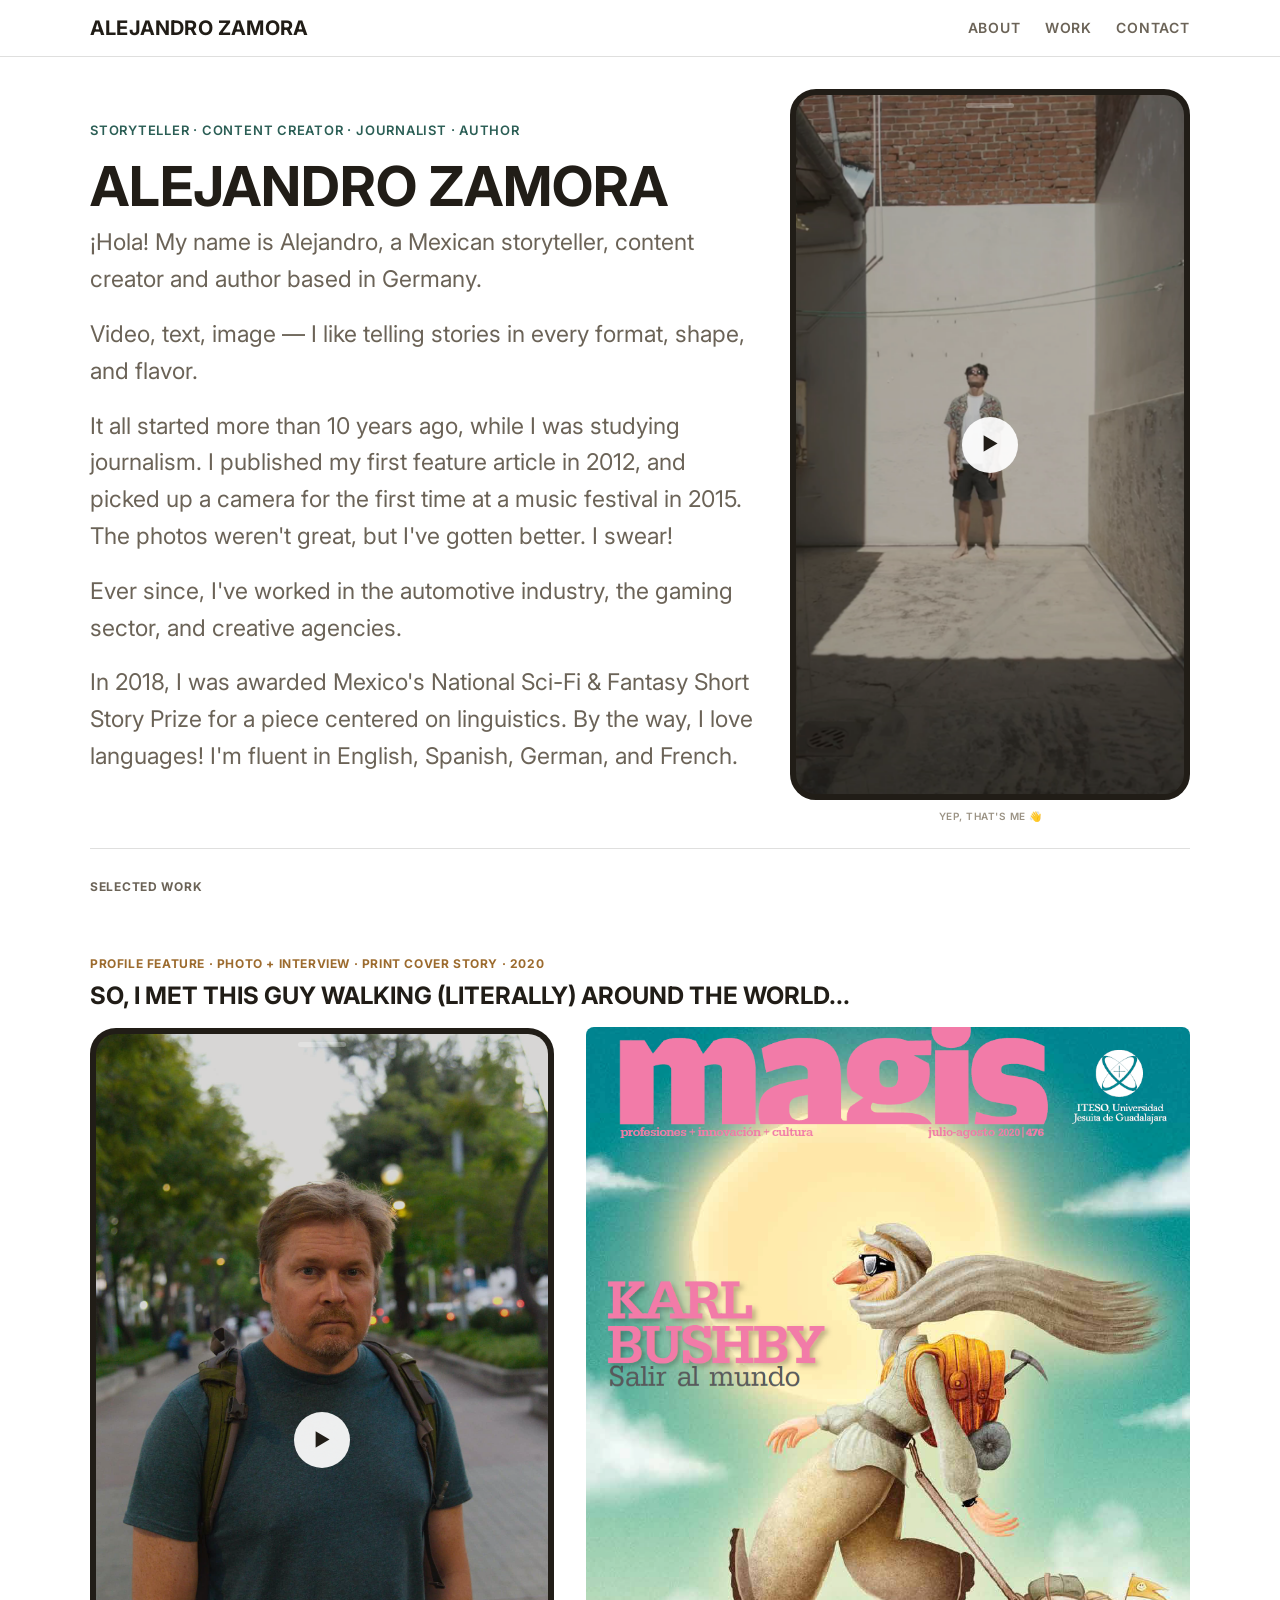
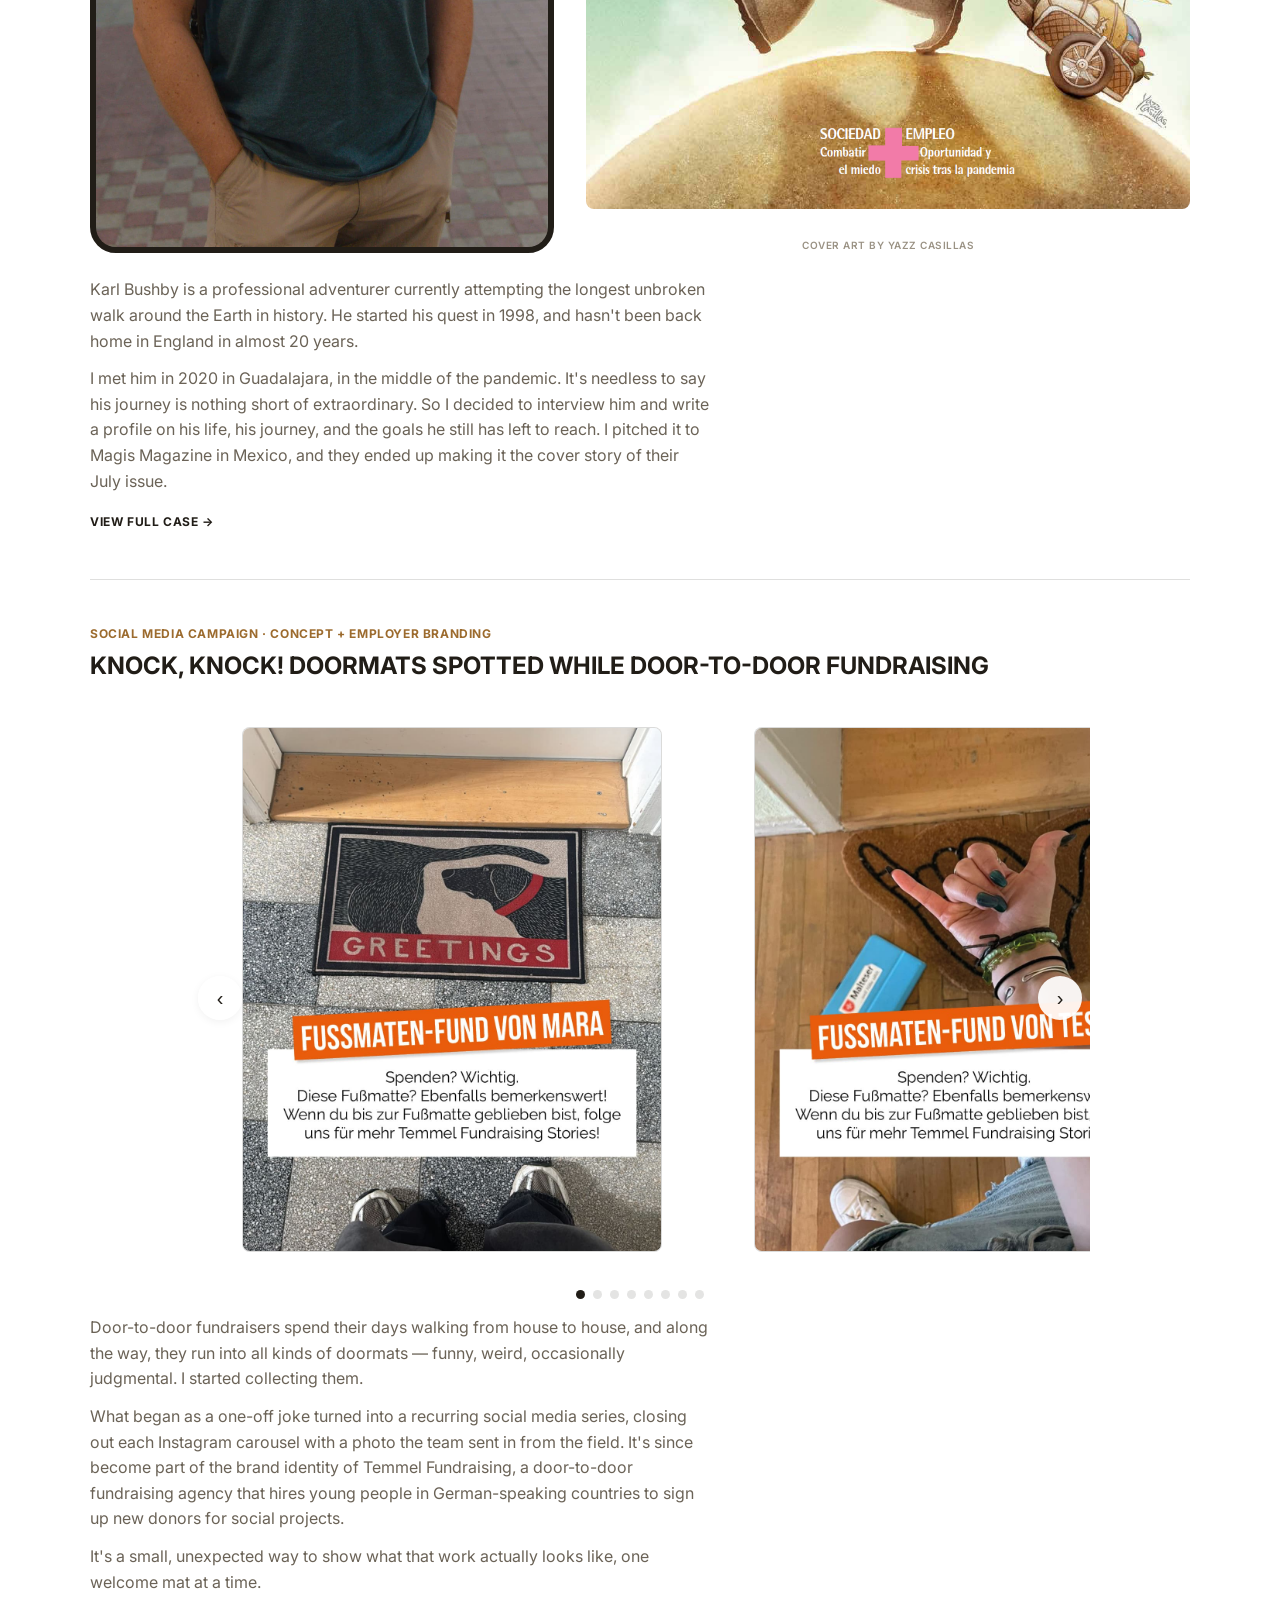
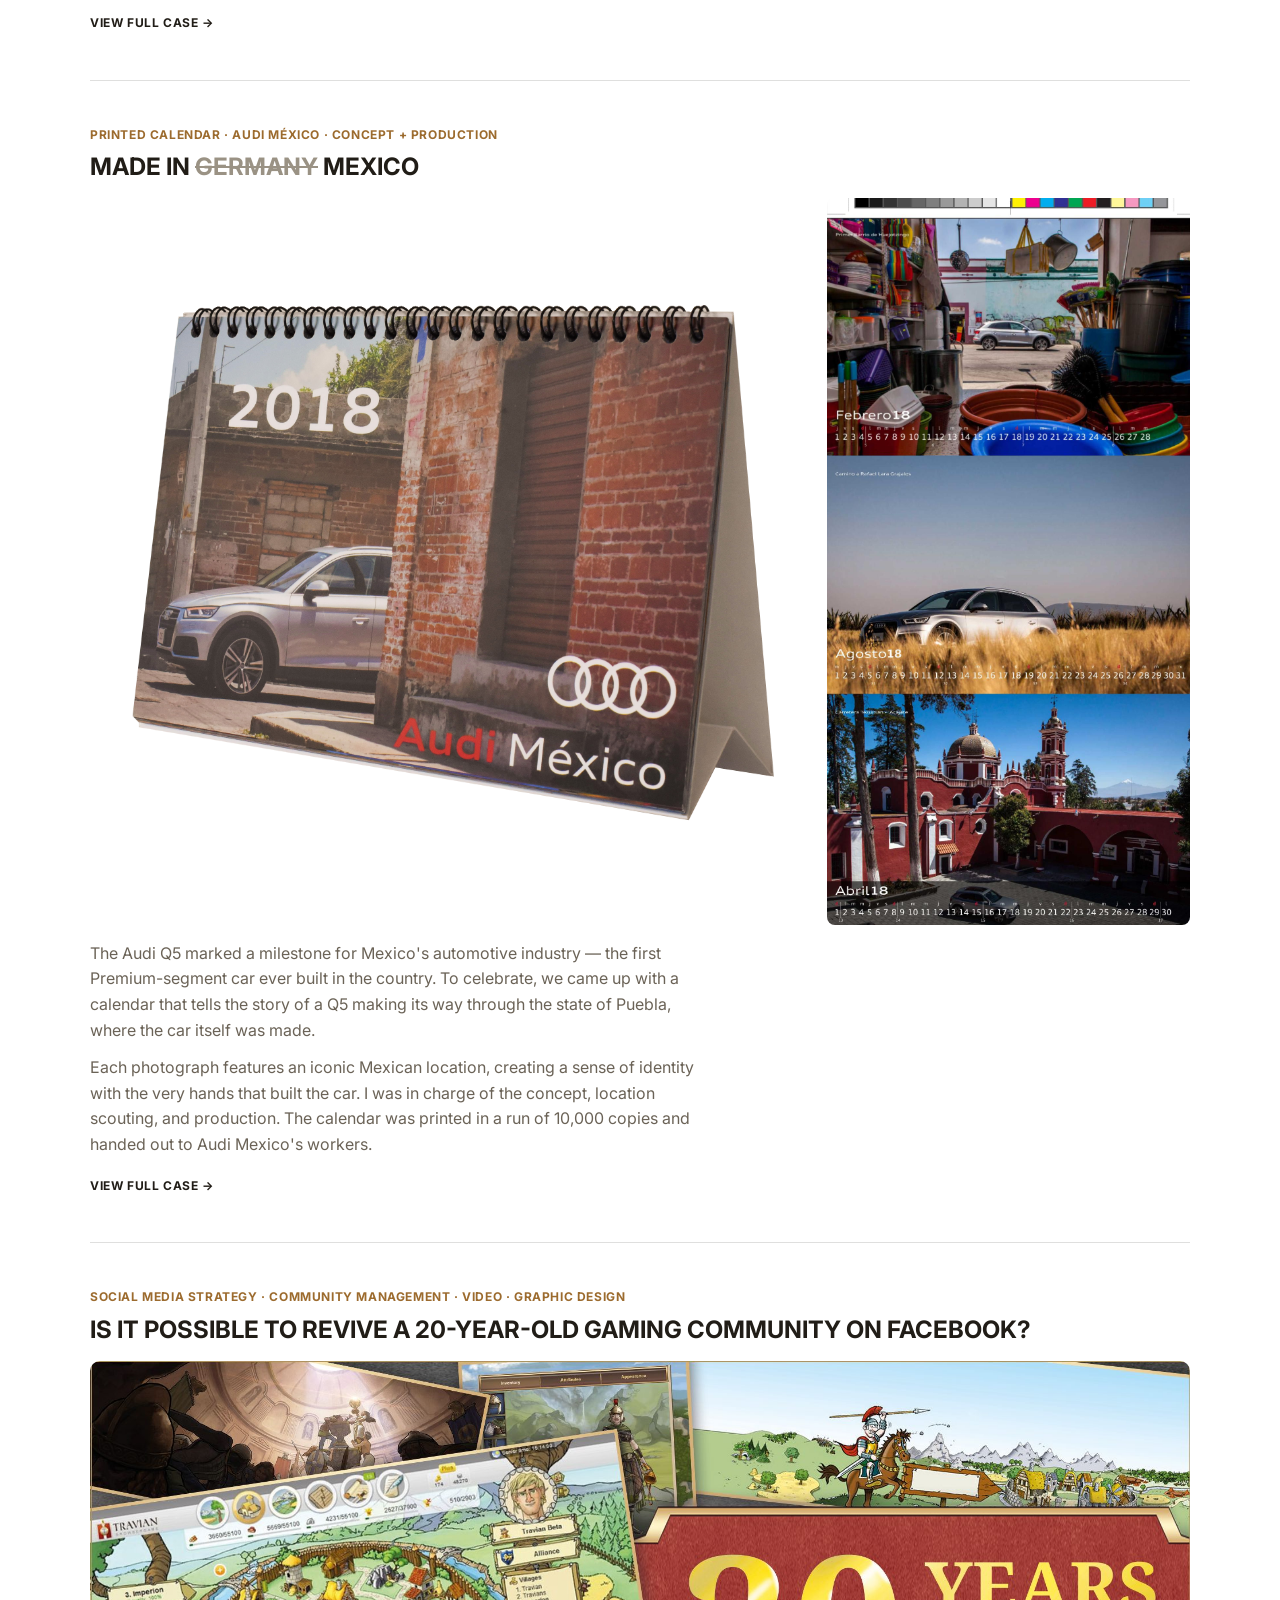
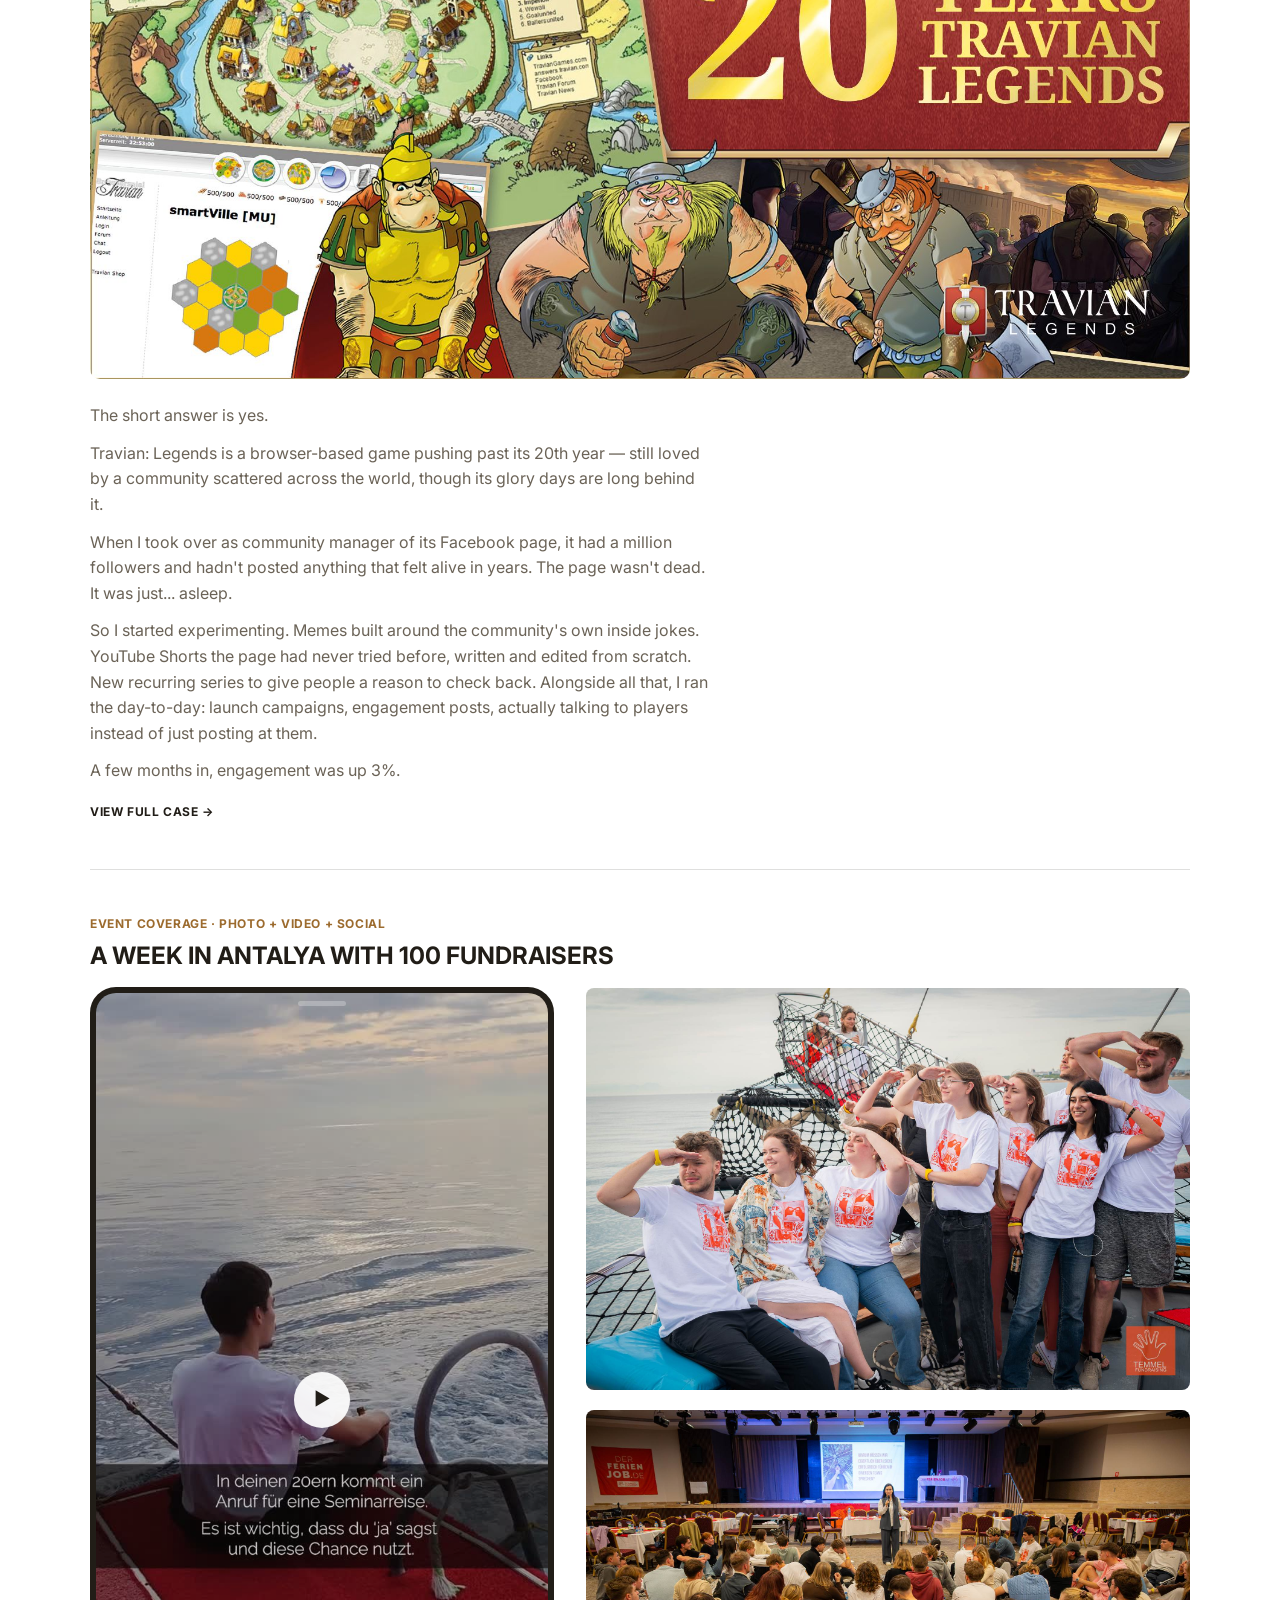
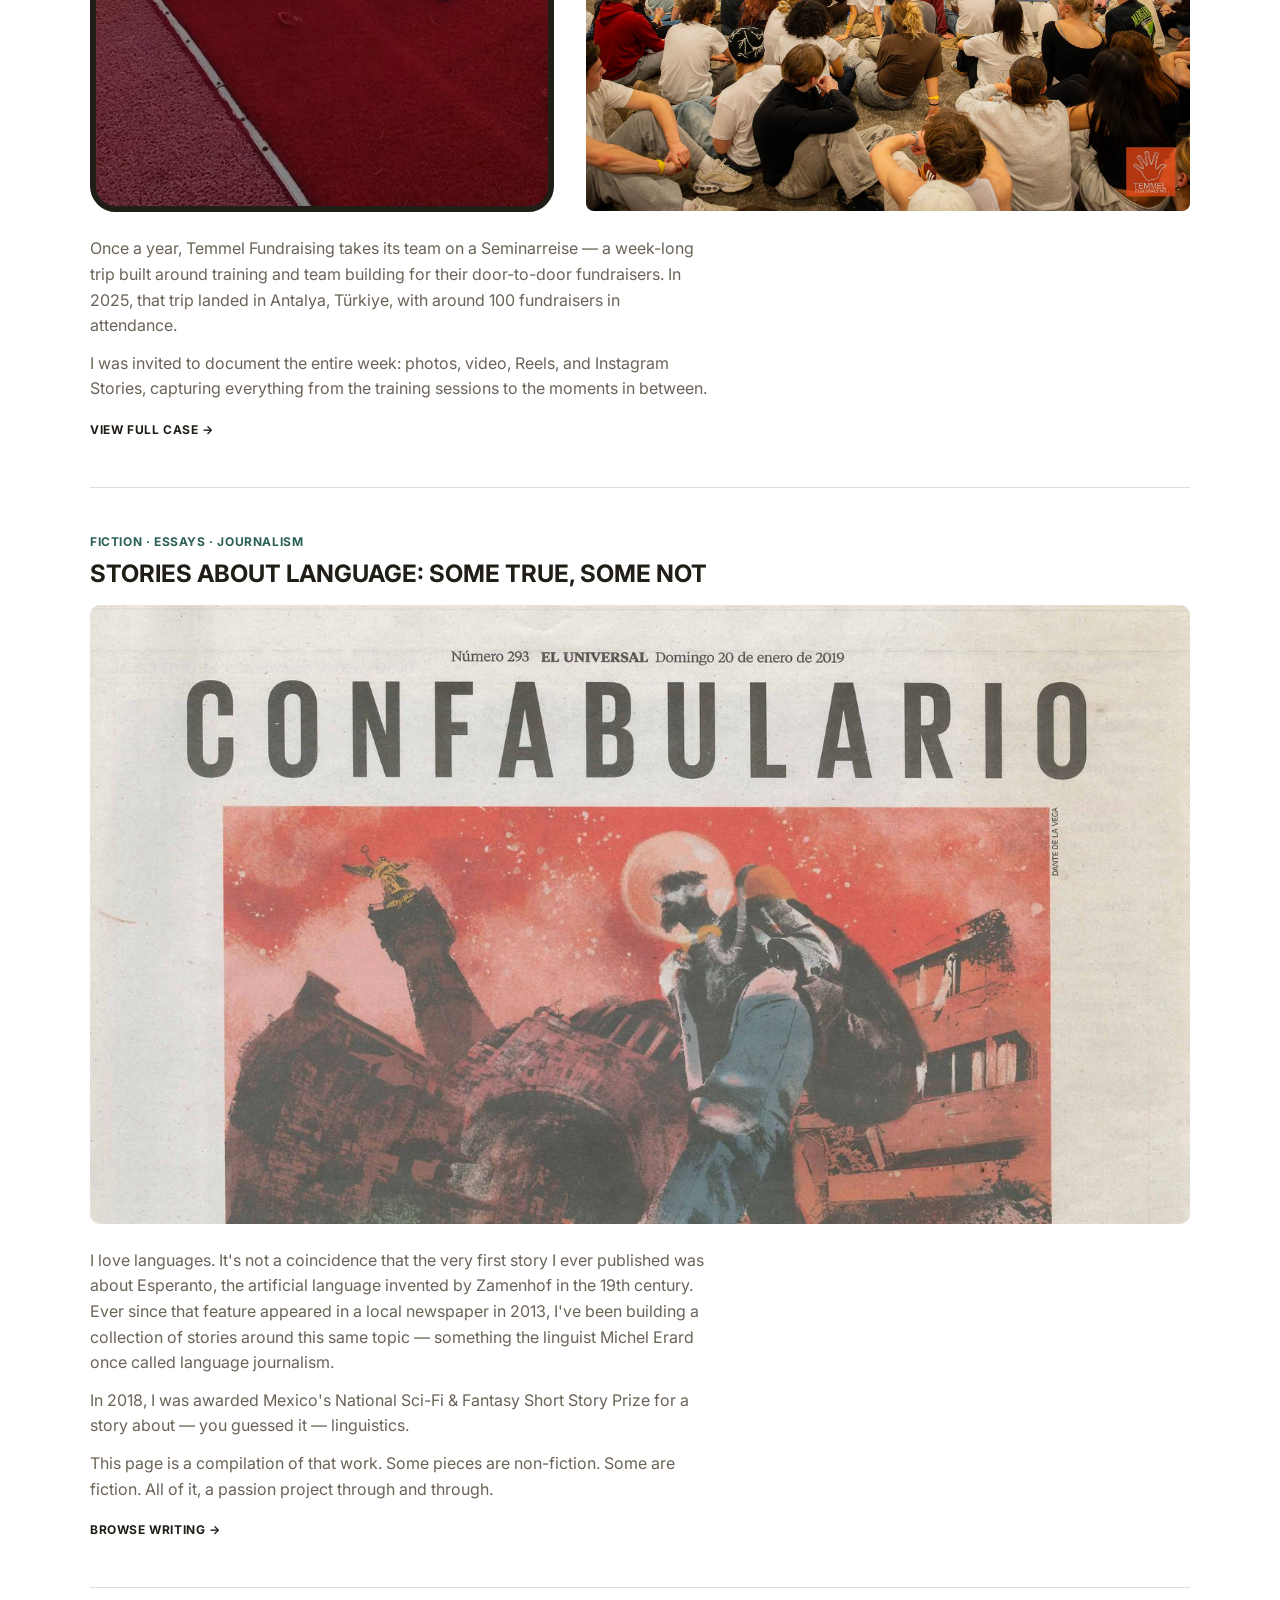
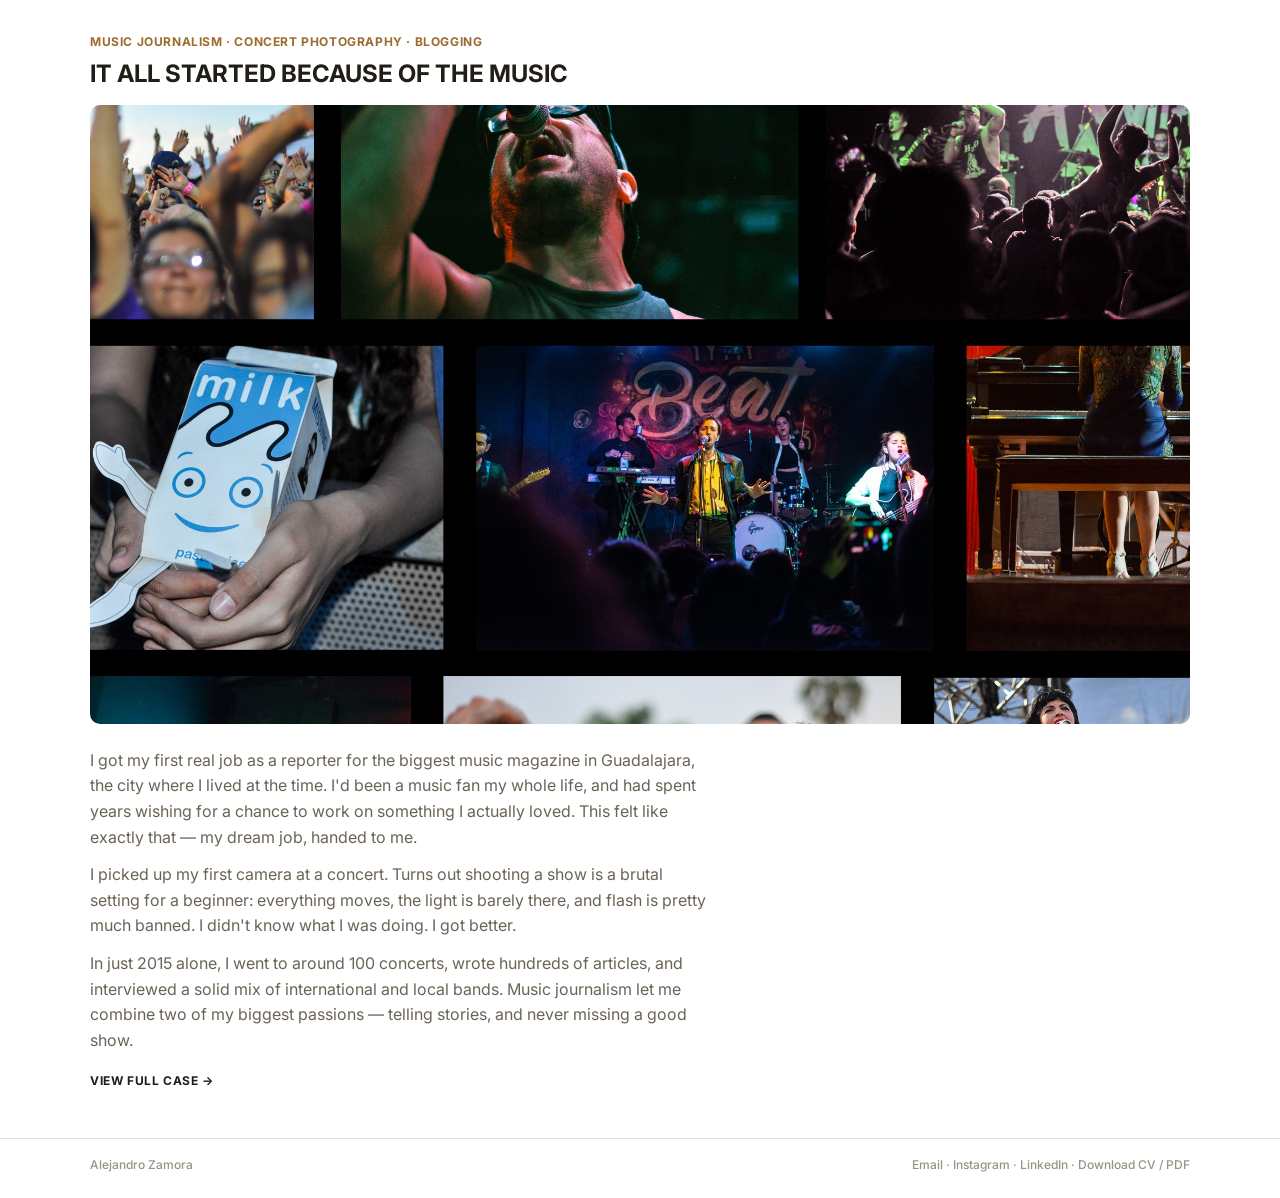
==== index.html @ ae00f7c0 "Correct publication year in bio paragraph" ====
<!DOCTYPE html>
<html lang="en">
<head>
<meta charset="UTF-8">
<meta name="viewport" content="width=device-width, initial-scale=1.0">
<title>Alejandro Zamora — Storyteller & Content Creator</title>
<link rel="stylesheet" href="style.css">
</head>
<body>

<header class="site-header">
  <div class="wrap">
    <div class="name">Alejandro Zamora</div>
    <nav>
      <a href="#about">About</a>
      <a href="#work">Work</a>
      <a href="#contact">Contact</a>
    </nav>
  </div>
</header>

<div class="wrap">

  <!-- ABOUT: intro text left, video right -->
  <section class="hero" id="about">
    <div>
      <div class="role">Storyteller · Content Creator · Journalist · Author</div>
      <h1>Alejandro Zamora</h1>
      <p class="bio">¡Hola! My name is Alejandro, a Mexican storyteller, content creator and author based in Germany.</p>
      <p class="bio">Video, text, image — I like telling stories in every format, shape, and flavor.</p>
      <p class="bio">It all started more than 10 years ago, while I was studying journalism. I published my first feature article in 2012, and picked up a camera for the first time at a music festival in 2015. The photos weren't great, but I've gotten better. I swear!</p>
      <p class="bio">Ever since, I've worked in the automotive industry, the gaming sector, and creative agencies.</p>
      <p class="bio">In 2018, I was awarded Mexico's National Sci-Fi & Fantasy Short Story Prize for a piece centered on linguistics. By the way, I love languages! I'm fluent in English, Spanish, German, and French. </p>
    </div>

    <div>
      <div class="phone-frame">
        <!--
          Click-to-play: nothing heavy loads until the visitor clicks.
          Replace poster-intro.jpg with a still frame from your video,
          and videos/intro.mp4 with your own file.
        -->
        <div class="video-embed" data-video="videos/intro.mp4">
          <img src="images/preview_phone.png" loading="lazy" alt="Intro video preview">
          <span class="play-btn">▶</span>
        </div>
      </div>
      <div class="phone-caption">Yep, that's me 👋</div>
    </div>
  </section>

  <div class="section-label" id="work">Selected work</div>

  <!-- CASE 1: Toward the horizon — vertical video (phone frame) + horizontal image -->
  <article class="case">
    <div class="case-meta">Profile feature · Photo + Interview · Print cover story · 2020</div>
    <h2 class="case-title">So, I met this guy walking (literally) around the world...</h2>
    <div class="case-media-grid">
      <div class="case-media-left">
        <div class="phone-frame">
          <div class="video-embed" data-video="videos/horizon.mp4">
            <img src="images/horizon_preview_phone.jpg" loading="lazy" alt="Toward the horizon video preview">
            <span class="play-btn">▶</span>
          </div>
        </div>
      </div>
      <div class="case-media-right">
        <img src="images/magis_cover.png" loading="lazy" alt="Toward the horizon photograph">
        <div class="magis-caption">Cover art by Yazz Casillas</div>
      </div>
    </div>
    <div class="case-body">
      <p>Karl Bushby is a professional adventurer currently attempting the longest unbroken walk around the Earth in history. He started his quest in 1998, and hasn't been back home in England in almost 20 years.</p>
      <p>I met him in 2020 in Guadalajara, in the middle of the pandemic. It's needless to say his journey is nothing short of extraordinary. So I decided to interview him and write a profile on his life, his journey, and the goals he still has left to reach. I pitched it to Magis Magazine in Mexico, and they ended up making it the cover story of their July issue.</p>
    </div>
    <a class="case-link" href="project-toward-the-horizon.html">View full case →</a>
  </article>

  <!-- CASE 2: Doormats — photo + video -->
  <article class="case">
    <div class="case-meta">Social Media Campaign · Concept + Employer Branding</div>
    <h2 class="case-title">Knock, Knock! Doormats spotted while door-to-door fundraising</h2>
  <div class="doormats-gallery">
  <div class="carousel" aria-label="Doormats gallery">
    <button class="carousel-btn prev" aria-label="Previous image" type="button">‹</button>

    <div class="carousel-track" tabindex="0" role="list">
      <figure class="carousel-slide" role="listitem">
        <img src="images/doormats/01.jpg" alt="Doormat 1" loading="lazy">
      </figure>
      <figure class="carousel-slide" role="listitem">
        <img src="images/doormats/02.jpg" alt="Doormat 2" loading="lazy">
      </figure>
      <figure class="carousel-slide" role="listitem">
        <img src="images/doormats/03.jpg" alt="Doormat 3" loading="lazy">
      </figure>
      <figure class="carousel-slide" role="listitem">
        <img src="images/doormats/04.jpg" alt="Doormat 4" loading="lazy">
      </figure>
      <figure class="carousel-slide" role="listitem">
        <img src="images/doormats/05.jpg" alt="Doormat 5" loading="lazy">
      </figure>
      <figure class="carousel-slide" role="listitem">
        <img src="images/doormats/06.jpg" alt="Doormat 6" loading="lazy">
      </figure>
      <figure class="carousel-slide" role="listitem">
        <img src="images/doormats/07.jpg" alt="Doormat 7" loading="lazy">
      </figure>
      <figure class="carousel-slide" role="listitem">
        <img src="images/doormats/08.jpg" alt="Doormat 8" loading="lazy">
      </figure>
    </div>

    <button class="carousel-btn next" aria-label="Next image" type="button">›</button>

    <div class="carousel-dots" role="tablist" aria-label="Gallery navigation"></div>
  </div>
</div>
    <div class="case-body">
      <p>Door-to-door fundraisers spend their days walking from house to house, and along the way, they run into all kinds of doormats — funny, weird, occasionally judgmental. I started collecting them.</p>
      <p>What began as a one-off joke turned into a recurring social media series, closing out each Instagram carousel with a photo the team sent in from the field. It's since become part of the brand identity of Temmel Fundraising, a door-to-door fundraising agency that hires young people in German-speaking countries to sign up new donors for social projects.</p>
      <p>It's a small, unexpected way to show what that work actually looks like, one welcome mat at a time.</p>
    </div>
    <a class="case-link" href="project-doormats.html">View full case →</a>
  </article>

  <!-- CASE 3: Audi Q5 — photo only, mosaic -->
  <article class="case">
    <div class="case-meta">Printed calendar · Audi México · Concept + Production</div>
    <h2 class="case-title">Made in <s style="color: var(--ink-faint);">Germany</s> Mexico</h2>
    <div class="case-mosaic-audi">
      <img class="main" src="images/q5_calendar.png" loading="lazy" alt="Audi Q5 calendar — main image">
      <img class="side" src="images/audi_q5_imprenta.jpg" loading="lazy" alt="Audi Q5 calendar — image 2">
    </div>
    <div class="case-body">
      <p>The Audi Q5 marked a milestone for Mexico's automotive industry — the first Premium-segment car ever built in the country. To celebrate, we came up with a calendar that tells the story of a Q5 making its way through the state of Puebla, where the car itself was made.</p>
      <p>Each photograph features an iconic Mexican location, creating a sense of identity with the very hands that built the car. I was in charge of the concept, location scouting, and production. The calendar was printed in a run of 10,000 copies and handed out to Audi Mexico's workers.</p>
    </div>
    <a class="case-link" href="project-audi-q5.html">View full case →</a>
  </article>

  <!-- CASE 4: Travian — text only, editorial quote -->
  
 <article class="case">
  <div class="case-meta">Social Media Strategy · Community Management · Video · Graphic Design</div>
  <h2 class="case-title">Is it possible to revive a 20-year-old gaming community on Facebook?</h2>

  <!-- 16:9 preview image that matches site styling.
       Uses existing .media-video styles and an inline aspect-ratio so it displays as 16:9. -->
  <div class="media-block">
    <div class="media-video" style="aspect-ratio: 16 / 9;">
      <img src="images/travian/20years_travian.jpg" loading="lazy" alt="Travian community campaign preview">
    </div>
  </div>
    <div class="case-body">
    <p>The short answer is yes.</p>
      
      <p>Travian: Legends is a browser-based game pushing past its 20th year — still loved by a community scattered across the world, though its glory days are long behind it.</p>

<p>When I took over as community manager of its Facebook page, it had a million followers and hadn't posted anything that felt alive in years. The page wasn't dead. It was just... asleep.</p>

<p>So I started experimenting. Memes built around the community's own inside jokes. YouTube Shorts the page had never tried before, written and edited from scratch. New recurring series to give people a reason to check back. Alongside all that, I ran the day-to-day: launch campaigns, engagement posts, actually talking to players instead of just posting at them.</p>

<p>A few months in, engagement was up 3%.</p>
  </div>

  <a class="case-link" href="project-travian.html">View full case →</a>
</article>


  <!-- CASE 5: Antalya — photo + video + social -->
  <article class="case">
    <div class="case-meta">Event coverage · Photo + Video + Social</div>
    <h2 class="case-title">A week in Antalya with 100 fundraisers</h2>
     <div class="case-media-grid">
      <div class="case-media-left">
        <div class="phone-frame">
          <div class="video-embed" data-video="videos/seminar_quiet.mp4">
            <img src="images/seminar_preview_phone.jpg" loading="lazy" alt="Toward the horizon video preview">
            <span class="play-btn">▶</span>
          </div>
        </div>
      </div>
      <div class="case-media-right">
        <img src="images/seminar_5.jpg" loading="lazy" alt="travel with Temmel Fundraising">
        <img src="images/seminar_2.jpg" loading="lazy" alt="travel with Temmel Fundraising">
      </div>
    </div>
    <div class="case-body">
      <p>Once a year, Temmel Fundraising takes its team on a Seminarreise — a week-long trip built around training and team building for their door-to-door fundraisers. In 2025, that trip landed in Antalya, Türkiye, with around 100 fundraisers in attendance.</p>
      <p>I was invited to document the entire week: photos, video, Reels, and Instagram Stories, capturing everything from the training sessions to the moments in between.</p>
    </div>
    <a class="case-link" href="project-antalya.html">View full case →</a>
  </article>

  <!-- CASE 6: Writing — different facet, not a client project -->
  <article class="case" id="writing">
    <div class="case-writing-label">Fiction · Essays · Journalism</div>
    <h2 class="case-title">Stories about language: some true, some not</h2>
 <!-- Writing section image -->
    <div class="media-block">
      <div class="media-video" style="aspect-ratio: 16 / 9;">
        <img
          src="images/writing/confabulario_portada3.jpg"
          loading="lazy"
          alt="Image representing Alejandro's writing"
        >
      </div>
    </div>
    
    <div class="case-body">
      <p>I love languages. It's not a coincidence that the very first story I ever published was about Esperanto, the artificial language invented by Zamenhof in the 19th century. Ever since that feature appeared in a local newspaper in 2013, I've been building a collection of stories around this same topic — something the linguist Michel Erard once called language journalism.</p>
      <p>In 2018, I was awarded Mexico's National Sci-Fi & Fantasy Short Story Prize for a story about — you guessed it — linguistics.</p>
      <p>This page is a compilation of that work. Some pieces are non-fiction. Some are fiction. All of it, a passion project through and through.</p>
          </div>
    <a class="case-link" href="writing.html">Browse writing →</a>
  </article>

 <article class="case">
  <div class="case-meta">Music Journalism · Concert Photography · Blogging</div>
  <h2 class="case-title">It all started because of the music</h2>

  <!-- 16:9 preview image that matches site styling.
       Uses existing .media-video styles and an inline aspect-ratio so it displays as 16:9. -->
  <div class="media-block">
    <div class="media-video" style="aspect-ratio: 16 / 9;">
      <img src="images/music/conciertos_pictures.jpg" loading="lazy" alt="a collection of pictures at concerts">
    </div>
  </div>
    <div class="case-body">
    <p>I got my first real job as a reporter for the biggest music magazine in Guadalajara, the city where I lived at the time. I'd been a music fan my whole life, and had spent years wishing for a chance to work on something I actually loved. This felt like exactly that — my dream job, handed to me.</p>
      
      <p>I picked up my first camera at a concert. Turns out shooting a show is a brutal setting for a beginner: everything moves, the light is barely there, and flash is pretty much banned. I didn't know what I was doing. I got better.</p>

<p>In just 2015 alone, I went to around 100 concerts, wrote hundreds of articles, and interviewed a solid mix of international and local bands. Music journalism let me combine two of my biggest passions — telling stories, and never missing a good show.</p>

  </div>

  <a class="case-link" href="project-music-journalism.html">View full case →</a>
</article>

</div>

<footer class="site-footer">
  <div class="wrap" style="display:flex; justify-content:space-between; width:100%; flex-wrap:wrap; gap:10px;" id="contact">
    <span>Alejandro Zamora</span>
    <span>
      <a href="mailto:your-email@example.com">Email</a> ·
      <a href="#">Instagram</a> ·
      <a href="#">LinkedIn</a> ·
      <a href="#">Download CV / PDF</a>
    </span>
  </div>
</footer>

<script>
  // Click-to-play: only load the real video file once the visitor clicks.
  document.querySelectorAll('.video-embed').forEach(function (el) {
    el.addEventListener('click', function () {
      var src = el.getAttribute('data-video');
      el.innerHTML = '<video src="' + src + '" controls autoplay playsinline></video>';
    });
  });
</script>

  <script>
/* Doormats gallery behavior: dots, prev/next, keyboard support */
(function () {
  const carousels = document.querySelectorAll('.carousel');
  if (!carousels.length) return;

  carousels.forEach((carousel) => {
    const track = carousel.querySelector('.carousel-track');
    const slides = Array.from(carousel.querySelectorAll('.carousel-slide'));
    const prevBtn = carousel.querySelector('.carousel-btn.prev');
    const nextBtn = carousel.querySelector('.carousel-btn.next');
    const dotsContainer = carousel.querySelector('.carousel-dots');

    // Create dots
    slides.forEach((_, i) => {
      const btn = document.createElement('button');
      btn.type = 'button';
      btn.setAttribute('aria-selected', i === 0 ? 'true' : 'false');
      btn.dataset.index = i;
      btn.addEventListener('click', () => {
        scrollToSlide(i);
      });
      dotsContainer.appendChild(btn);
    });

    const dots = Array.from(dotsContainer.querySelectorAll('button'));

    function scrollToSlide(index) {
      const slide = slides[index];
      if (!slide) return;
      // scroll so the slide is centered in the track
      const left = slide.offsetLeft - (track.clientWidth - slide.offsetWidth) / 2;
      track.scrollTo({ left, behavior: 'smooth' });
      updateActive(index);
    }

    function updateActive(index) {
      dots.forEach((d, i) => d.setAttribute('aria-selected', i === index ? 'true' : 'false'));
    }

    // find nearest slide based on current scroll position
    function getCurrentIndex() {
      const trackCenter = track.scrollLeft + track.clientWidth / 2;
      let bestIndex = 0;
      let bestDistance = Infinity;
      slides.forEach((s, i) => {
        const slideCenter = s.offsetLeft + s.offsetWidth / 2;
        const dist = Math.abs(trackCenter - slideCenter);
        if (dist < bestDistance) {
          bestDistance = dist;
          bestIndex = i;
        }
      });
      return bestIndex;
    }

    // update active dot during scrolling (throttle with rAF)
    let raf = null;
    function onScroll() {
      if (raf) cancelAnimationFrame(raf);
      raf = requestAnimationFrame(() => {
        updateActive(getCurrentIndex());
      });
    }
    track.addEventListener('scroll', onScroll, { passive: true });

    // Prev / next handling
    prevBtn && prevBtn.addEventListener('click', () => {
      const idx = getCurrentIndex();
      const target = Math.max(0, idx - 1);
      scrollToSlide(target);
    });
    nextBtn && nextBtn.addEventListener('click', () => {
      const idx = getCurrentIndex();
      const target = Math.min(slides.length - 1, idx + 1);
      scrollToSlide(target);
    });

    // keyboard left / right support when track focused
    track.addEventListener('keydown', (ev) => {
      if (ev.key === 'ArrowLeft') {
        ev.preventDefault();
        prevBtn && prevBtn.click();
      } else if (ev.key === 'ArrowRight') {
        ev.preventDefault();
        nextBtn && nextBtn.click();
      }
    });

    // enable mouse drag to scroll (desktop friendliness)
    let isDown = false;
    let startX, scrollStart;
    track.addEventListener('pointerdown', (e) => {
      isDown = true;
      track.setPointerCapture(e.pointerId);
      startX = e.clientX;
      scrollStart = track.scrollLeft;
      track.style.scrollBehavior = 'auto';
    });
    track.addEventListener('pointermove', (e) => {
      if (!isDown) return;
      const dx = e.clientX - startX;
      track.scrollLeft = scrollStart - dx;
    });
    track.addEventListener('pointerup', (e) => {
      if (!isDown) return;
      isDown = false;
      track.releasePointerCapture(e.pointerId);
      track.style.scrollBehavior = '';
      // snap to nearest slide after drag
      scrollToSlide(getCurrentIndex());
    });
    track.addEventListener('pointercancel', () => { isDown = false; });

    // ensure first dot is active initially
    updateActive(0);
  });
})();
</script>

</body>
</html>
---- style.css ----
@import url('https://fonts.googleapis.com/css2?family=Inter:wght@400;500;600;700&display=swap');

:root {
  --bg: #FFFFFF;
  --bg-alt: #FAFAFA;
  --card: #FFFFFF;
  --ink: #211D17;
  --ink-soft: #6B6357;
  --ink-faint: #9A9284;
  --accent-gold: #9C6B2E;
  --accent-teal: #2B5E55;
  --border: rgba(33, 29, 23, 0.14);
  --border-strong: rgba(33, 29, 23, 0.28);
  --max: 1140px;
}

* { box-sizing: border-box; }

html { scroll-behavior: smooth; }

body {
  margin: 0;
  background: var(--bg);
  color: var(--ink);
  font-family: 'Inter', sans-serif;
  font-size: 18px;
  line-height: 1.6;
  -webkit-font-smoothing: antialiased;
}

a { color: inherit; text-decoration: none; }

.wrap {
  max-width: var(--max);
  margin: 0 auto;
  padding: 0 20px;
}

/* Header */
.site-header {
  border-bottom: 1px solid var(--border);
  background: var(--bg);
  position: sticky;
  top: 0;
  z-index: 10;
}
.site-header .wrap {
  display: flex;
  justify-content: space-between;
  align-items: center;
  padding-top: 12px;
  padding-bottom: 12px;
}
.site-header .name {
  font-weight: 700;
  font-size: 20px;
  letter-spacing: 0.01em;
  text-transform: uppercase;
}
.site-header nav {
  display: flex;
  gap: 24px;
  font-size: 14px;
  font-weight: 600;
  text-transform: uppercase;
  letter-spacing: 0.06em;
  color: var(--ink-soft);
}
.site-header nav a:hover { color: var(--ink); }

/* Hero / About */
.hero {
  display: grid;
  grid-template-columns: 1fr minmax(220px, 400px);
  gap: 32px;
  align-items: center;
  padding: 32px 0 24px;
  border-bottom: 1px solid var(--border);
}
.hero h1 {
  font-weight: 700;
  font-size: 55px;
  line-height: 1.15;
  margin: 0 0 6px;
  text-transform: uppercase;
}
.hero .role {
  font-size: 13px;
  font-weight: 600;
  text-transform: uppercase;
  letter-spacing: 0.06em;
  color: var(--accent-teal);
  margin-bottom: 14px;
}
.hero p.bio {
  font-size: 23px;
  color: var(--ink-soft);
  max-width: 50ch;
  margin: 0 0 18px;
}

/* Passport stamps */
.stamps {
  display: flex;
  flex-wrap: wrap;
  gap: 8px;
}
.stamp {
  display: inline-flex;
  align-items: center;
  gap: 6px;
  border: 1.5px solid var(--accent-gold);
  color: var(--accent-gold);
  border-radius: 999px;
  padding: 5px 13px;
  font-size: 12px;
  font-weight: 600;
  text-transform: uppercase;
  letter-spacing: 0.05em;
  transform: rotate(-1.5deg);
}
.stamp:nth-child(even) { transform: rotate(1.5deg); }
.stamp.award {
  border-color: var(--accent-teal);
  color: var(--accent-teal);
}

/* Phone frame - make phone frame fluid */
.phone-frame {
  width: 100%;
  max-width: 400px; /* keeps the desktop design */
  aspect-ratio: 9 / 16;
  border: 6px solid var(--ink);
  border-radius: 26px;
  position: relative;
  overflow: hidden;
  background: var(--ink);
  justify-self: center;
}
.phone-frame::before {
  content: '';
  position: absolute;
  top: 8px;
  left: 50%;
  transform: translateX(-50%);
  width: 48px;
  height: 5px;
  background: rgba(255,255,255,0.25);
  border-radius: 3px;
  z-index: 2;
}
.phone-frame iframe,
.phone-frame video {
  width: 100%;
  height: 100%;
  object-fit: cover;
  border: none;
}
.phone-caption {
  text-align: center;
  font-size: 10px;
  font-weight: 600;
  letter-spacing: 0.05em;
  text-transform: uppercase;
  color: var(--ink-faint);
  margin-top: 8px;
}

/* Projects */
.section-label {
  font-size: 12px;
  font-weight: 700;
  text-transform: uppercase;
  letter-spacing: 0.06em;
  color: var(--ink-soft);
  margin: 28px 0 14px;
}
.project-grid {
  display: grid;
  grid-template-columns: repeat(auto-fit, minmax(240px, 1fr));
  gap: 16px;
  padding-bottom: 32px;
}
.project-card {
  background: var(--card);
  border: 1px solid var(--border);
  border-radius: 10px;
  overflow: hidden;
  transition: border-color 0.15s ease, transform 0.15s ease;
  display: flex;
  flex-direction: column;
}
.project-card:hover {
  border-color: var(--border-strong);
  transform: translateY(-2px);
}
.project-thumb {
  width: 100%;
  height: 170px;
  object-fit: cover;
  display: block;
  background: var(--bg-alt);
}
.project-card .card-body {
  padding: 14px 16px 16px;
  display: flex;
  flex-direction: column;
  gap: 8px;
  flex: 1;
}
.project-card .dateline {
  font-size: 11px;
  font-weight: 600;
  color: var(--accent-gold);
  text-transform: uppercase;
  letter-spacing: 0.04em;
}
.project-card h3 {
  font-weight: 700;
  font-size: 19px;
  margin: 0;
  line-height: 1.3;
}
.project-card p {
  font-size: 15px;
  color: var(--ink-soft);
  margin: 0;
  flex: 1;
}
.project-card .read {
  font-size: 11px;
  font-weight: 700;
  text-transform: uppercase;
  letter-spacing: 0.04em;
  color: var(--ink);
  border-top: 1px solid var(--border);
  padding-top: 8px;
  margin-top: 2px;
}

/* Footer */
.site-footer {
  border-top: 1px solid var(--border);
  padding: 16px 0 24px;
  font-size: 12px;
  font-weight: 500;
  color: var(--ink-faint);
  display: flex;
  justify-content: space-between;
  flex-wrap: wrap;
  gap: 10px;
}
.site-footer a:hover { color: var(--ink); }

/* Project detail page */
.article-header {
  padding: 24px 0 16px;
  border-bottom: 1px solid var(--border);
}
.back-link {
  display: inline-flex;
  align-items: center;
  gap: 6px;
  font-size: 11px;
  font-weight: 700;
  text-transform: uppercase;
  letter-spacing: 0.04em;
  color: var(--ink-soft);
  margin-bottom: 14px;
}
.back-link:hover { color: var(--ink); }
.article-header .dateline {
  font-size: 11px;
  font-weight: 700;
  text-transform: uppercase;
  letter-spacing: 0.05em;
  color: var(--accent-gold);
  margin-bottom: 6px;
}
.article-header h1 {
  font-weight: 700;
  font-size: 34px;
  line-height: 1.2;
  margin: 0 0 12px;
  text-transform: uppercase;
}
.meta-row {
  display: flex;
  gap: 20px;
  flex-wrap: wrap;
  font-size: 13px;
  color: var(--ink-soft);
}
.meta-row span strong {
  color: var(--ink);
  font-weight: 700;
  display: block;
  font-size: 11px;
  text-transform: uppercase;
  letter-spacing: 0.04em;
  margin-bottom: 2px;
}

.article-body {
  padding: 20px 0;
  font-size: 17px;
  color: var(--ink-soft);
  max-width: 66ch;
}
.article-body p { margin: 0 0 14px; }

.media-block {
  margin: 4px 0 24px;
}
.media-video {
  background: var(--bg-alt);
  border-radius: 10px;
  overflow: hidden;
  max-width: 100%;
}
.media-video img {
  width: 100%;
  height: auto;
  display: block;
}
.media-video iframe { width: 100%; height: 100%; border: none; }

.media-vertical-video {
  width: 220px;
  aspect-ratio: 9/16;
  background: var(--ink);
  border-radius: 20px;
  overflow: hidden;
  margin: 0 auto 24px;
}
.media-vertical-video iframe { width: 100%; height: 100%; border: none; }

/* 3 equal responsive columns, images keep 4:5 ratio */
.gallery {
  display: grid;
  grid-template-columns: repeat(3, 1fr);
  gap: 16px;
  align-items: start;
}

.gallery img {
  width: 100%;
  aspect-ratio: 4 / 5;  /* preserves 1080x1350 ratio */
  object-fit: cover;     /* fills each cell, cropping if needed */
  display: block;
}

.gallery-bushby {
  display: grid;
  grid-template-columns: repeat(3, 1fr);
  gap: 16px;
  align-items: start;
}

.gallery-bushby img {
  width: 100%;
  aspect-ratio: 3 / 2;  
  object-fit: cover;     /* fills each cell, cropping if needed */
  display: block;
}

.article-nav {
  display: flex;
  justify-content: space-between;
  padding: 16px 0 28px;
  border-top: 1px solid var(--border);
  font-size: 12px;
  font-weight: 700;
  text-transform: uppercase;
  letter-spacing: 0.04em;
  color: var(--ink-soft);
}
.article-nav a:hover { color: var(--ink); }

/* Writing list page */
.writing-list {
  padding: 8px 0 40px;
  display: flex;
  flex-direction: column;
}
.writing-item {
  display: flex;
  justify-content: space-between;
  align-items: baseline;
  gap: 16px;
  padding: 16px 0;
  border-bottom: 1px solid var(--border);
}
.writing-item:hover .writing-title { color: var(--accent-gold); }
.writing-title {
  font-weight: 700;
  font-size: 18px;
  transition: color 0.15s ease;
}
.writing-meta {
  font-size: 12px;
  font-weight: 600;
  color: var(--ink-faint);
  text-transform: uppercase;
  letter-spacing: 0.04em;
  white-space: nowrap;
}

/* ---- Long-form case blocks (home page) ---- */

.case {
  padding: 44px 0;
  border-bottom: 1px solid var(--border);
}
.case:last-of-type {
  border-bottom: none;
}
.case-meta {
  font-size: 12px;
  font-weight: 700;
  text-transform: uppercase;
  letter-spacing: 0.05em;
  color: var(--accent-gold);
  margin-bottom: 8px;
}
.case-title {
  font-size: 24px;
  font-weight: 700;
  margin: 0 0 16px;
  line-height: 1.25;
  text-transform: uppercase;
}
.case-body p {
  font-size: 16px;
  color: var(--ink-soft);
  margin: 0 0 12px;
  max-width: 62ch;
}
.case-link {
  display: inline-block;
  font-size: 12px;
  font-weight: 700;
  text-transform: uppercase;
  letter-spacing: 0.05em;
  color: var(--ink);
  margin-top: 4px;
}
.case-link:hover {
  color: var(--accent-gold);
}

/* Case media grid: side-by-side layout */
.case-media-grid {
  display: grid;
  grid-template-columns: 1fr 1.3fr;
  gap: 32px;
  align-items: center;
  margin-bottom: 24px;
}
.case-media-left {
  display: flex;
  justify-content: center;
}
.case-media-right {
  display: flex;
  flex-direction: column;
  justify-content: center;
  align-items: center;
  gap: 20px;
}
.case-media-right img {
  width: 100%;
  height: auto;
  border-radius: 8px;
  display: block;
}
.magis-caption {
  text-align: center;
  font-size: 10px;
  font-weight: 600;
  letter-spacing: 0.05em;
  text-transform: uppercase;
  color: var(--ink-faint);
  margin-top: 8px;
}

/* Click-to-play video embed: loads nothing heavy until clicked */
.video-embed {
  position: relative;
  border-radius: 12px;
  overflow: hidden;
  background: var(--ink);
  cursor: pointer;
  aspect-ratio: 16 / 9;
  margin-bottom: 16px;
  border: none;
  padding: 0;
  display: block;
  width: 100%;
}
.video-embed img {
  width: 100%;
  height: 100%;
  object-fit: cover;
  display: block;
  opacity: 0.82;
}
.video-embed video {
  width: 100%;
  height: 100%;
  object-fit: cover;
  display: block;
}
.video-embed .play-btn {
  position: absolute;
  top: 50%;
  left: 50%;
  transform: translate(-50%, -50%);
  width: 56px;
  height: 56px;
  border-radius: 50%;
  background: rgba(255, 255, 255, 0.92);
  display: flex;
  align-items: center;
  justify-content: center;
  font-size: 18px;
  color: var(--ink);
  pointer-events: none;
}

/* Vertical video embed inside the phone frame */
.phone-frame .video-embed {
  position: absolute;
  inset: 0;
  border-radius: 0;
  aspect-ratio: auto;
  margin-bottom: 0;
}

/* Mosaic layout for photo-only cases */
.case-mosaic {
  display: grid;
  grid-template-columns: 2fr 1fr;
  gap: 10px;
  margin-bottom: 16px;
}
.case-mosaic .main {
  grid-row: span 2;
  aspect-ratio: 4 / 3;
}
.case-mosaic .side {
  aspect-ratio: 1 / 1;
}
.case-mosaic img {
  width: 100%;
  height: 100%;
  object-fit: cover;
  border-radius: 8px;
  display: block;
  background: #FFFFFF00;
}

/* Mosaic layout for Audi */
 .map-embed { 
   border-radius: 10px;
   overflow: hidden; 
   margin-bottom: 24px; 
   aspect-ratio: 16 / 10; border: 1px solid var(--border); 
 } 
.map-embed iframe { 
  width: 100%; height: 100%; border: none; 
}

.case-mosaic-audi {
  display: grid;
  grid-template-columns: 2fr 1fr;
  gap: 10px;
  margin-bottom: 16px;
}
.case-mosaic-audi .main {
  grid-row: span 1;
  aspect-ratio: 3 / 3;
}
.case-mosaic-audi .side {
  aspect-ratio: 1 / 1;
}
.case-mosaic-audi img {
  width: 100%;
  height: 100%;
  object-fit: cover;
  border-radius: 8px;
  display: block;
  background: #FFFFFF00;
}
.case-mosaic-audi .main img {
  object-fit: cover;
  width: 100%;
  height: 100%;
  display: block;
}
.case-mosaic-audi .side img {
  object-fit: contain; /* preserves whole image, no crop */
  width: 100%;
  height: 100%;
  display: block;
  background: #FFFFFF00; /* or var(--bg-alt) to match surrounding */
}

/* Page-specific: Audi Q5 — make text and image 1:1 */
.q5-article .article-content {
  gap: 2rem;
  align-items: flex-start;
}

/* Each column takes half the available space, with safe minimums */
.q5-article .article-body {
  flex: 1 1 50%;
  min-width: 260px;
}

/* Make article phone fill its column more — replace the previous .wrap .article-phone rules */
.q5-article .article-content { gap: 0.75rem; } /* tighten gap between text and image */

.q5-article .article-phone {
  /* make the phone/image take most of the column but remain responsive */
  flex: 0 0 clamp(320px, 52%, 680px);
  width: auto;
  padding: 0; /* remove extra padding so the image can fill the column */
}

.q5-article .article-phone img {
  width: 100%;
  height: auto;
  display: block;
  border-radius: 8px;
}

/* Keep the existing mobile stacking behaviour */
@media (max-width: 720px) {
  .q5-article .article-content {
    flex-direction: column;
  }
  .q5-article .article-phone {
    width: 100%;
    flex: 0 0 auto;
  }
}

/* Editorial quote treatment for text-only cases */
.case-quote {
  font-size: 17px;
  font-style: italic;
  color: var(--ink-soft);
  border-left: 3px solid var(--accent-teal);
  padding-left: 18px;
  margin: 0 0 14px;
  line-height: 1.7;
  max-width: 58ch;
}

/* Writing entry — distinct, text-forward treatment */
.case-writing-label {
  font-size: 12px;
  font-weight: 700;
  text-transform: uppercase;
  letter-spacing: 0.05em;
  color: var(--accent-teal);
  margin-bottom: 8px;
}

/* Doormats swipe gallery - now outside media queries */
.doormats-gallery {
  margin-bottom: 16px;
}

.carousel {
  position: relative;
  width: 100%;
  max-width: 900px;
  margin: 0 auto 16px;
  display: block;
}

.audi-gallery .carousel {
  max-width: 1100px;
}

.audi-gallery .carousel-slide {
  flex: 0 0 78vw;
  max-width: 700px;
}

.audi-gallery .carousel-slide img {
  aspect-ratio: 3 / 2;
}

.carousel-track {
  display: flex;
  gap: 12px;
  overflow-x: auto;
  scroll-snap-type: x mandatory;
  -webkit-overflow-scrolling: touch;
  padding: 12px;
  scroll-behavior: smooth;
  /* hide scrollbar lightly */
  scrollbar-width: thin;
}

/* Each slide is a fixed-width card that snaps into view */
.carousel-slide {
  flex: 0 0 78vw;               /* mobile: nearly full width */
  max-width: 560px;             /* desktop cap */
  scroll-snap-align: center;
  display: flex;
  align-items: center;
  justify-content: center;
  background: transparent;
  border-radius: 8px;
}

.carousel-slide img {
  width: 100%;
  height: auto;
  aspect-ratio: 4 / 5;          /* matches 1080x1350 */
  object-fit: cover;
  border-radius: 8px;
  display: block;
  background: var(--bg-alt);
  border: 1px solid var(--border);
}

/* Prev / Next buttons */
.carousel-btn {
  position: absolute;
  top: 50%;
  transform: translateY(-50%);
  z-index: 10;
  width: 44px;
  height: 44px;
  border-radius: 999px;
  border: none;
  background: rgba(255,255,255,0.92);
  font-size: 20px;
  color: var(--ink);
  display: flex;
  align-items: center;
  justify-content: center;
  cursor: pointer;
  box-shadow: 0 2px 8px rgba(0,0,0,0.06);
}
.carousel-btn:active { transform: translateY(-50%) scale(0.98); }
.carousel-btn.prev { left: 8px; }
.carousel-btn.next { right: 8px; }

/* Dot indicators */
.carousel-dots {
  display: flex;
  gap: 8px;
  justify-content: center;
  margin-top: 8px;
}
.carousel-dots button {
  width: 9px;
  height: 9px;
  border-radius: 50%;
  border: none;
  background: rgba(33,29,23,0.12);
  cursor: pointer;
  padding: 0;
}
.carousel-dots button[aria-selected="true"] {
  background: var(--ink);
}

/* Accessibility: focus styles */
.carousel-track:focus {
  outline: 3px solid rgba(44,82,72,0.12);
  outline-offset: 6px;
}

/* Small scrollbar styling for WebKit */
.carousel-track::-webkit-scrollbar { height: 8px; }
.carousel-track::-webkit-scrollbar-thumb {
  background: rgba(33,29,23,0.12);
  border-radius: 999px;
}

/* Desktop breakpoint: wider carousel slides */
@media (min-width: 900px) {
  .carousel-slide {
    flex: 0 0 420px;
  }
}

/* Mobile breakpoint */
@media (max-width: 640px) {
  .hero {
    grid-template-columns: 1fr;
    padding-top: 24px;
  }
  .phone-frame {
    width: min(78vw, 320px);
  }
  .site-header nav { gap: 14px; }
  .writing-item { flex-direction: column; gap: 4px; }

  /* ensure the case media grid collapses to a single column on small screens */
  .case-media-grid {
    grid-template-columns: 1fr;
  }

  /* small tweaks so media items fill the column */
  .case-media-left,
  .case-media-right {
    justify-content: stretch;
  }
  .case-media-right img {
    width: 100%;
    max-width: 100%;
    height: auto;
  }
  .case-mosaic { grid-template-columns: 1fr; }
  .case-mosaic .main { grid-row: auto; }
}

/* ---------- ADDITION: Article layout for phone + text side-by-side ---------- */
/* Place these rules at the end so they override earlier phone-frame settings when needed */
.article-content {
  display: flex;
  gap: 2rem;
  align-items: flex-start;
  flex-wrap: wrap; /* allow stacking on narrow screens */
  margin-bottom: 1.5rem;
}

/* Ensure specificity by scoping under .wrap in case other selectors target .article-phone */
.wrap .article-body {
  flex: 1 1 380px; /* take remaining space, but not shrink too small */
  min-width: 240px;
}

.wrap .article-phone {
  flex: 0 0 340px; /* fixed width for phone frame */
  width: 340px;
}

.wrap .phone-frame {
  /* keep the phone visual but let layout control sizing */
  width: 100%;
  max-width: 100%;
  height: auto;
  box-sizing: border-box;
}

/* Responsive: stack vertically on small screens */
@media (max-width: 720px) {
  .article-content {
    flex-direction: column;
  }
  .wrap .article-phone {
    width: 100%;
    flex: 0 0 auto;
  }
}

/* ---------- Q5-only override: keeps other pages untouched ---------- */
.q5-article .article-content {
  display: grid;
  grid-template-columns: 1fr 1.3fr;
  gap: 2rem;
  align-items: center;
}

.q5-article .article-phone {
  width: 100%;
  flex: none;
}

.q5-article .article-phone img {
  width: 100%;
  height: auto;
  display: block;
  border-radius: 8px;
}

@media (max-width: 720px) {
  .q5-article .article-content {
    grid-template-columns: 1fr;
  }
}
.mixed-media {
  margin-bottom: 16px;
}
.mixed-media .wide {
  width: 100%;
  aspect-ratio: 16 / 9;
  object-fit: cover;
  border-radius: 8px;
  display: block;
  margin-bottom: 10px;
  background: var(--bg-alt);
  border: 1px solid var(--border);
}
.mixed-media-row {
  display: flex;
  gap: 10px;
  height: 140px;
}
.mixed-media-row .square {
  flex: 0 0 auto;
  aspect-ratio: 1 / 1;
  height: 100%;
  object-fit: cover;
  border-radius: 8px;
  background: var(--bg-alt);
  border: 1px solid var(--border);
}
.mixed-media-row .vertical {
  flex: 0 0 auto;
  aspect-ratio: 9 / 16;
  height: 100%;
  object-fit: cover;
  border-radius: 8px;
  background: var(--bg-alt);
  border: 1px solid var(--border);
}
.travian-videos {
  display: flex;
  flex-wrap: wrap;
  justify-content: center;
  gap: 16px;
  margin: 28px 0;
}
.video-frame {
  flex: 1 1 200px;
  aspect-ratio: 9 / 16;
  border-radius: 12px;
  overflow: hidden;
  background: var(--ink);
}
.video-frame iframe {
  width: 100%;
  height: 100%;
  border: none;
}
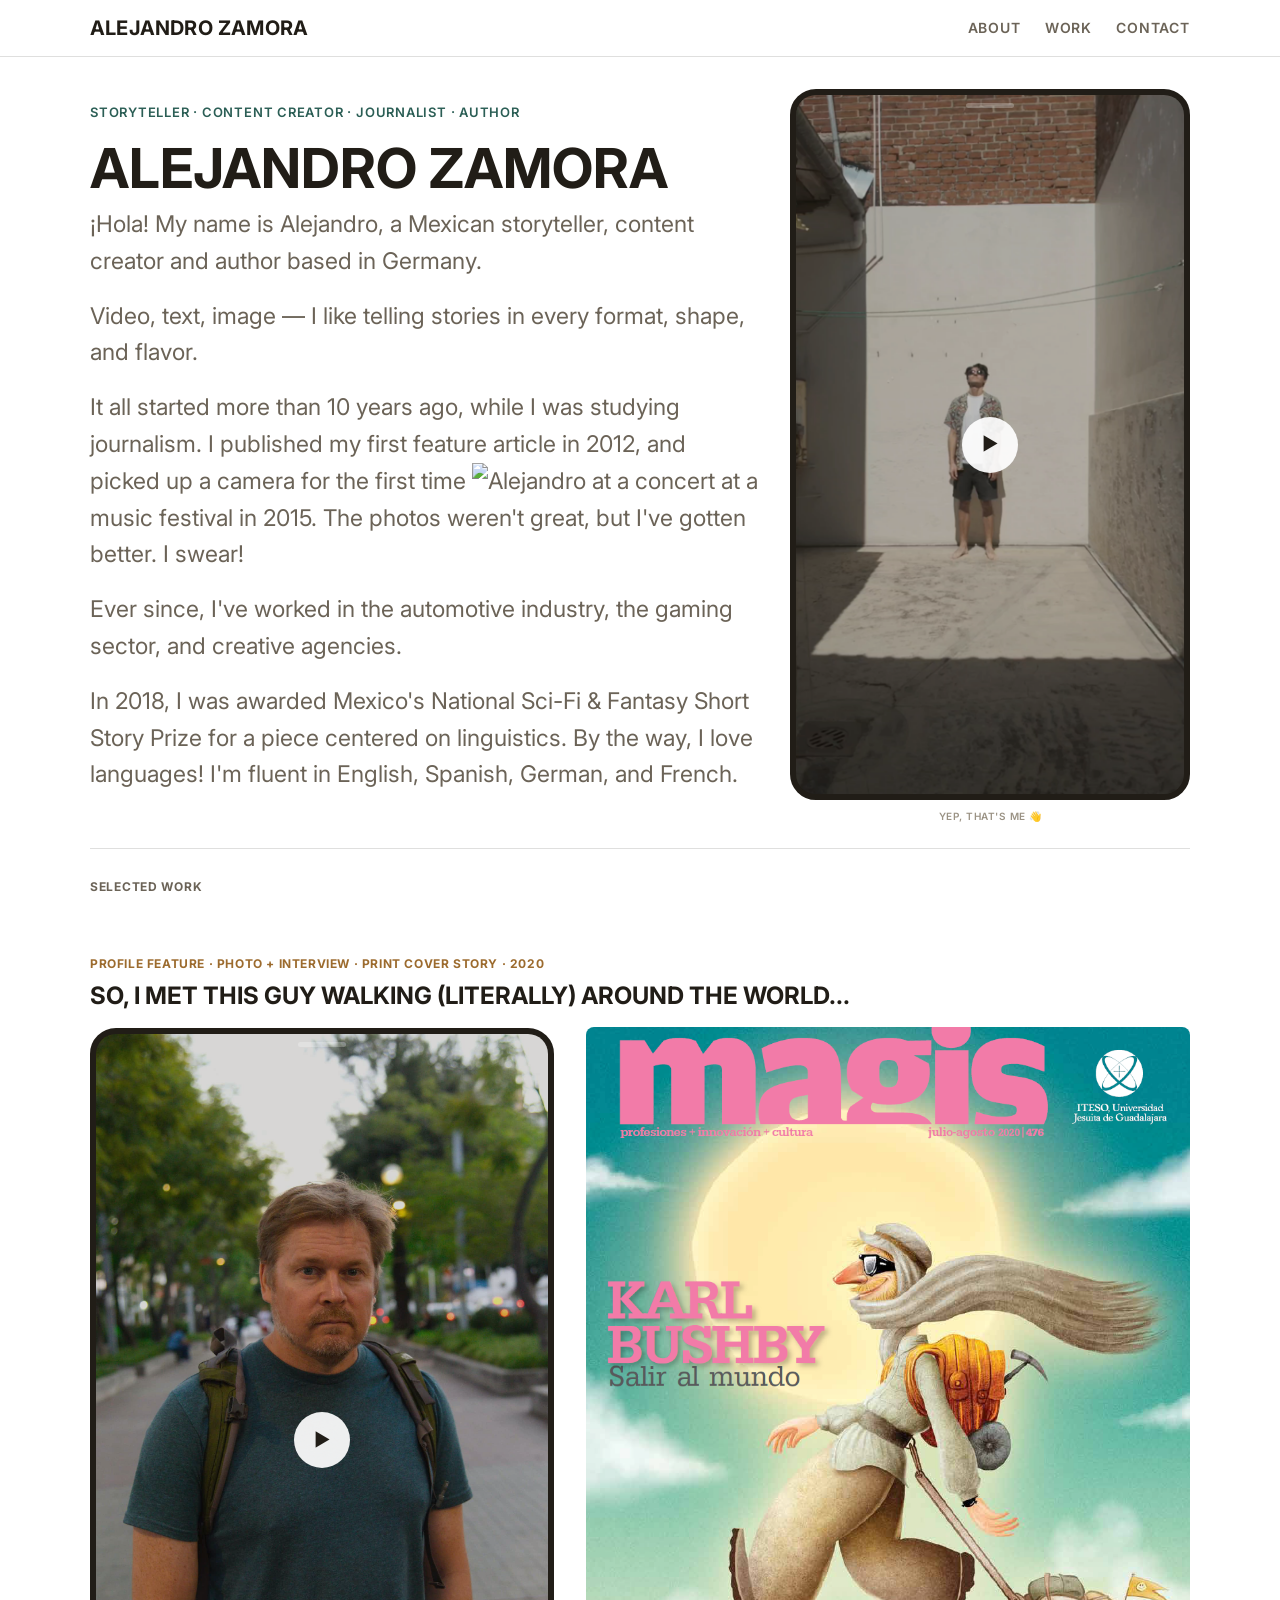
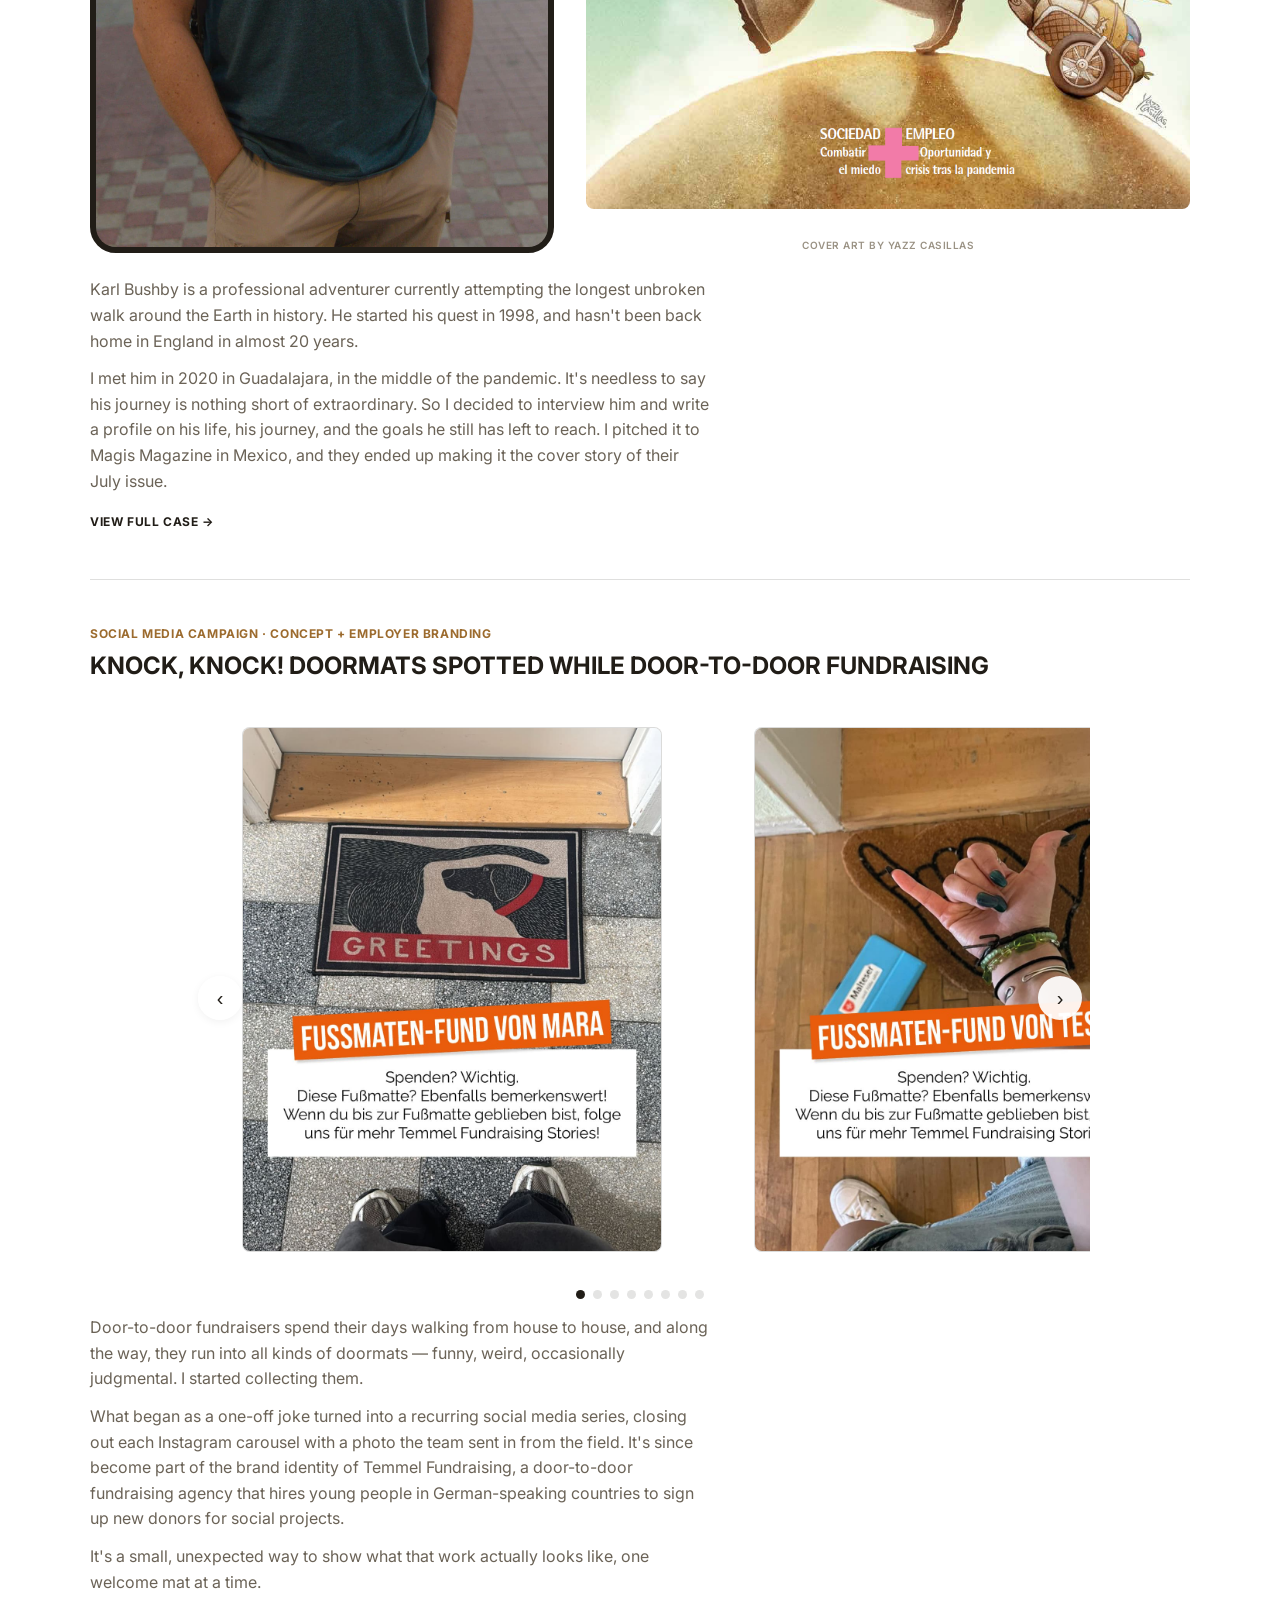
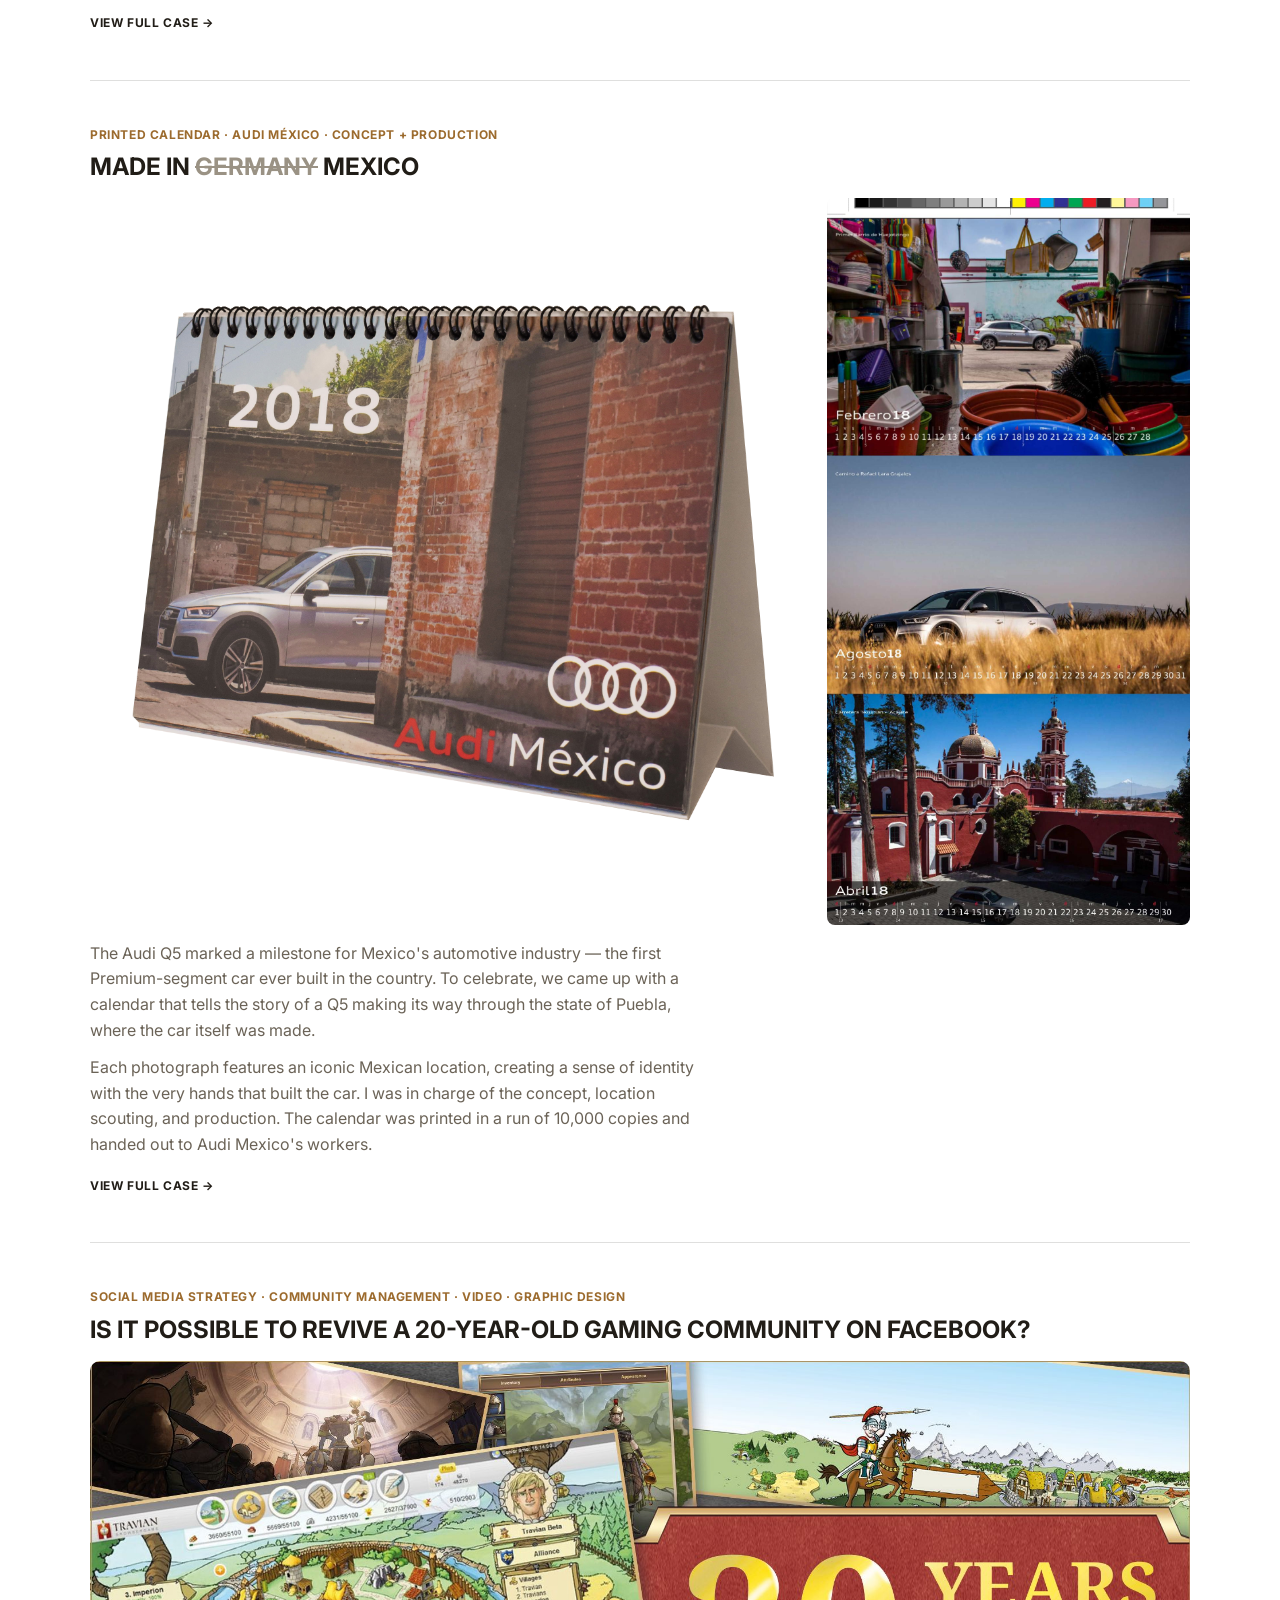
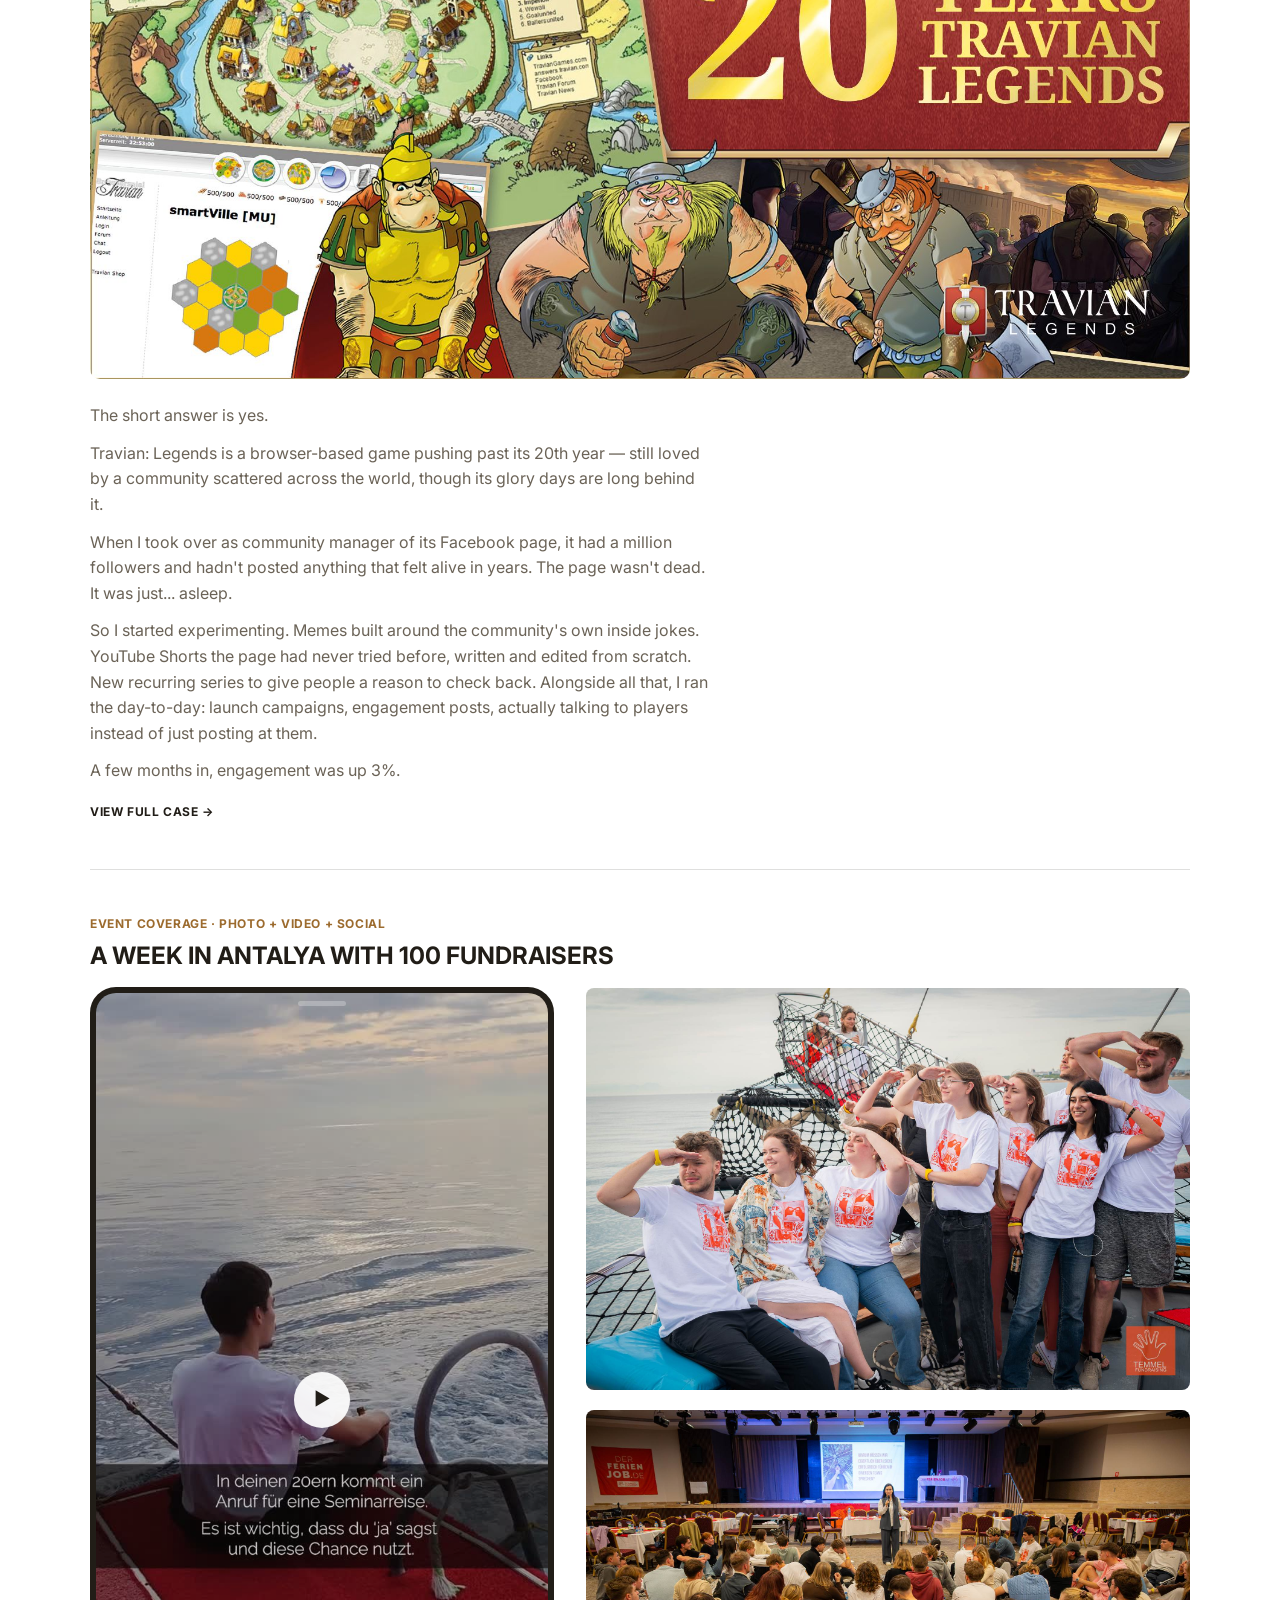
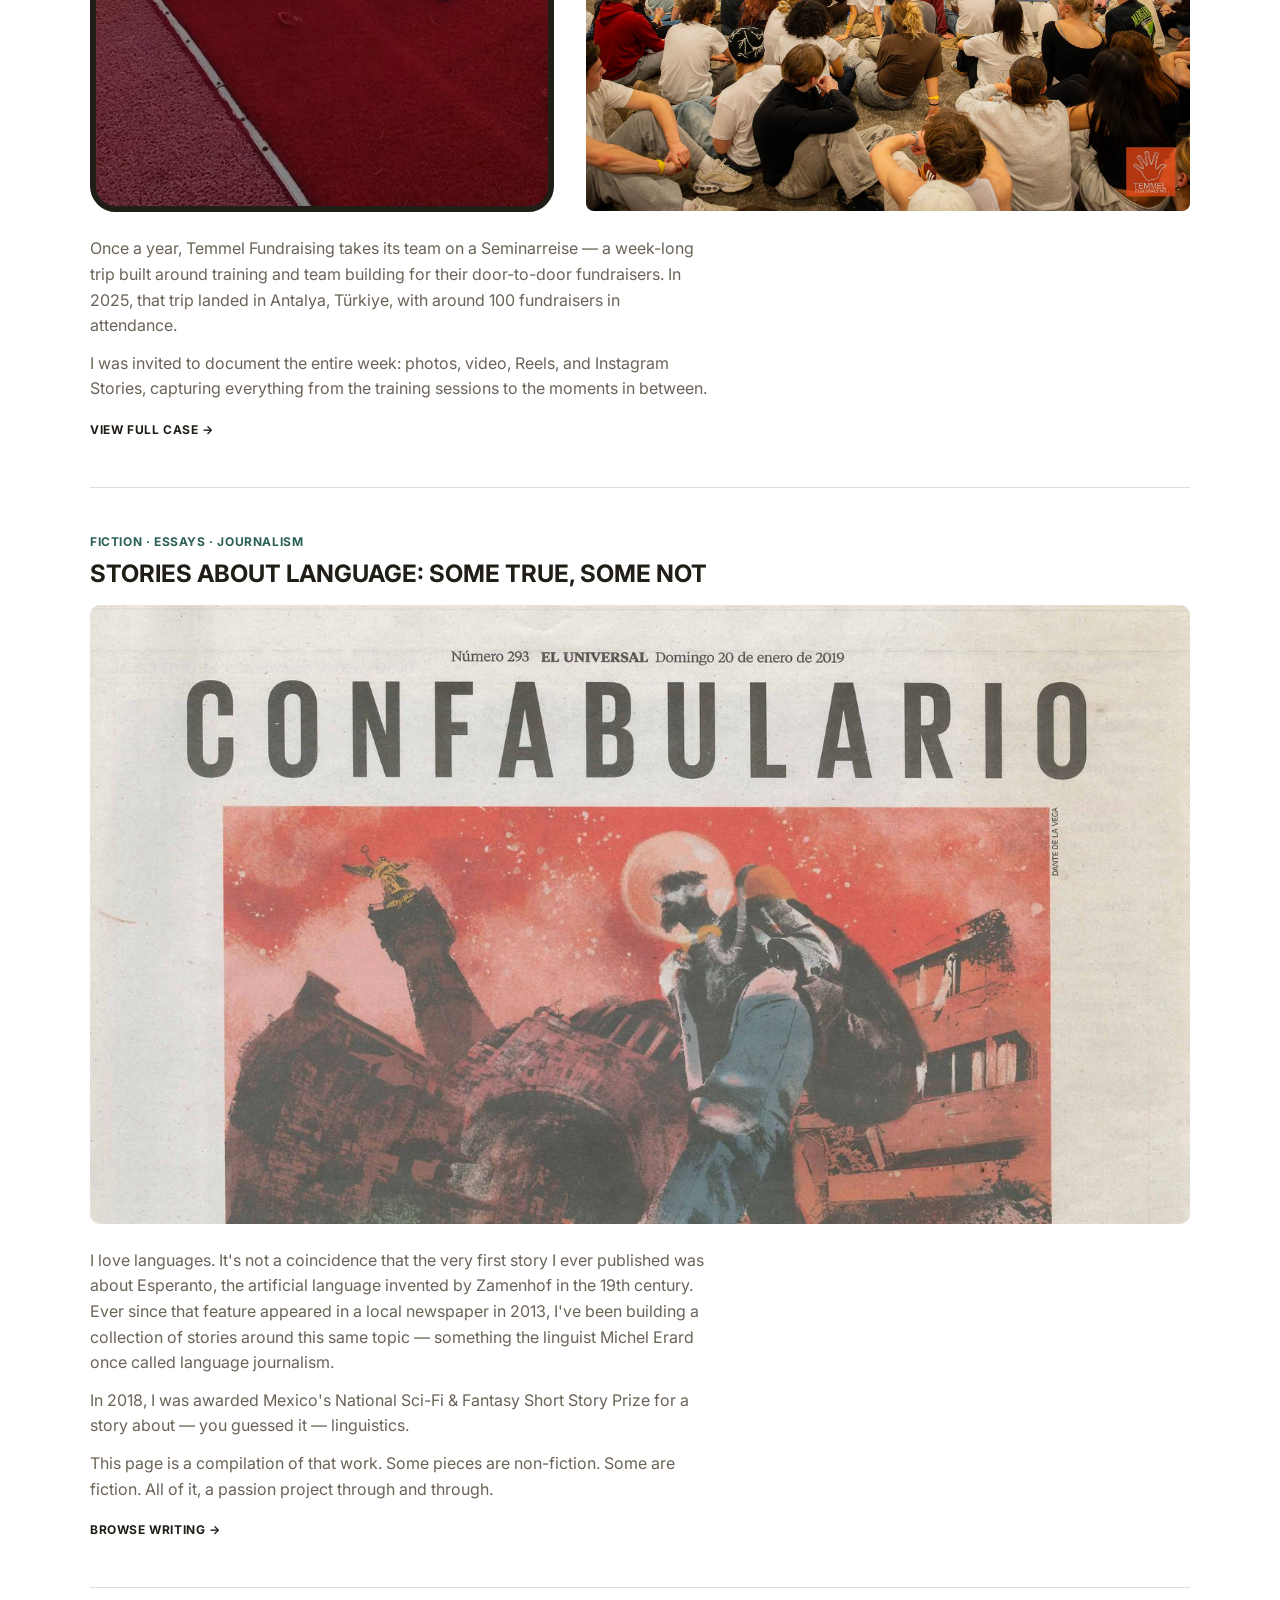
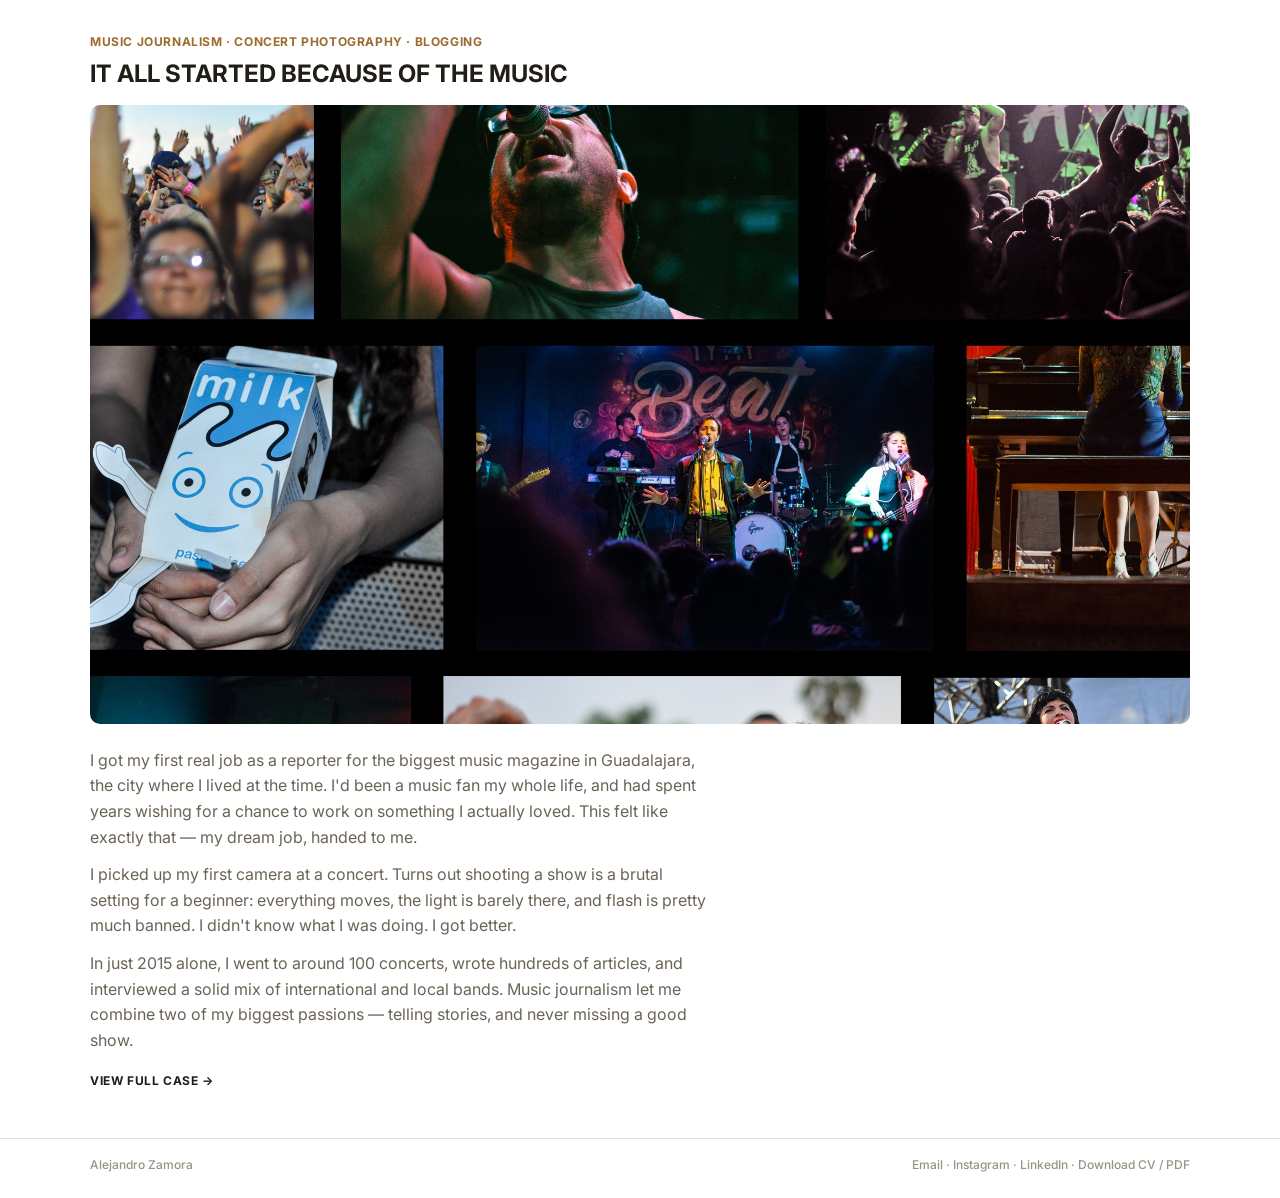
==== commit 495bce10: "Enhance bio with image and span for emphasis Updated bio section to include a span for emphasis and " ====
--- a/index.html
+++ b/index.html
@@ -28,7 +28,9 @@
       <h1>Alejandro Zamora</h1>
       <p class="bio">¡Hola! My name is Alejandro, a Mexican storyteller, content creator and author based in Germany.</p>
       <p class="bio">Video, text, image — I like telling stories in every format, shape, and flavor.</p>
-      <p class="bio">It all started more than 10 years ago, while I was studying journalism. I published my first feature article in 2012, and picked up a camera for the first time at a music festival in 2015. The photos weren't great, but I've gotten better. I swear!</p>
+      <p class="bio">It all started more than 10 years ago, while I was studying journalism. I published my first feature article in 2012, and <span class="peek" tabindex="0">picked up a camera for the first time
+  <img class="peek-img" src="images/me-photo-pit.jpg" alt="Alejandro at a concert" loading="lazy">
+</span> at a music festival in 2015. The photos weren't great, but I've gotten better. I swear!</p>
       <p class="bio">Ever since, I've worked in the automotive industry, the gaming sector, and creative agencies.</p>
       <p class="bio">In 2018, I was awarded Mexico's National Sci-Fi & Fantasy Short Story Prize for a piece centered on linguistics. By the way, I love languages! I'm fluent in English, Spanish, German, and French. </p>
     </div>
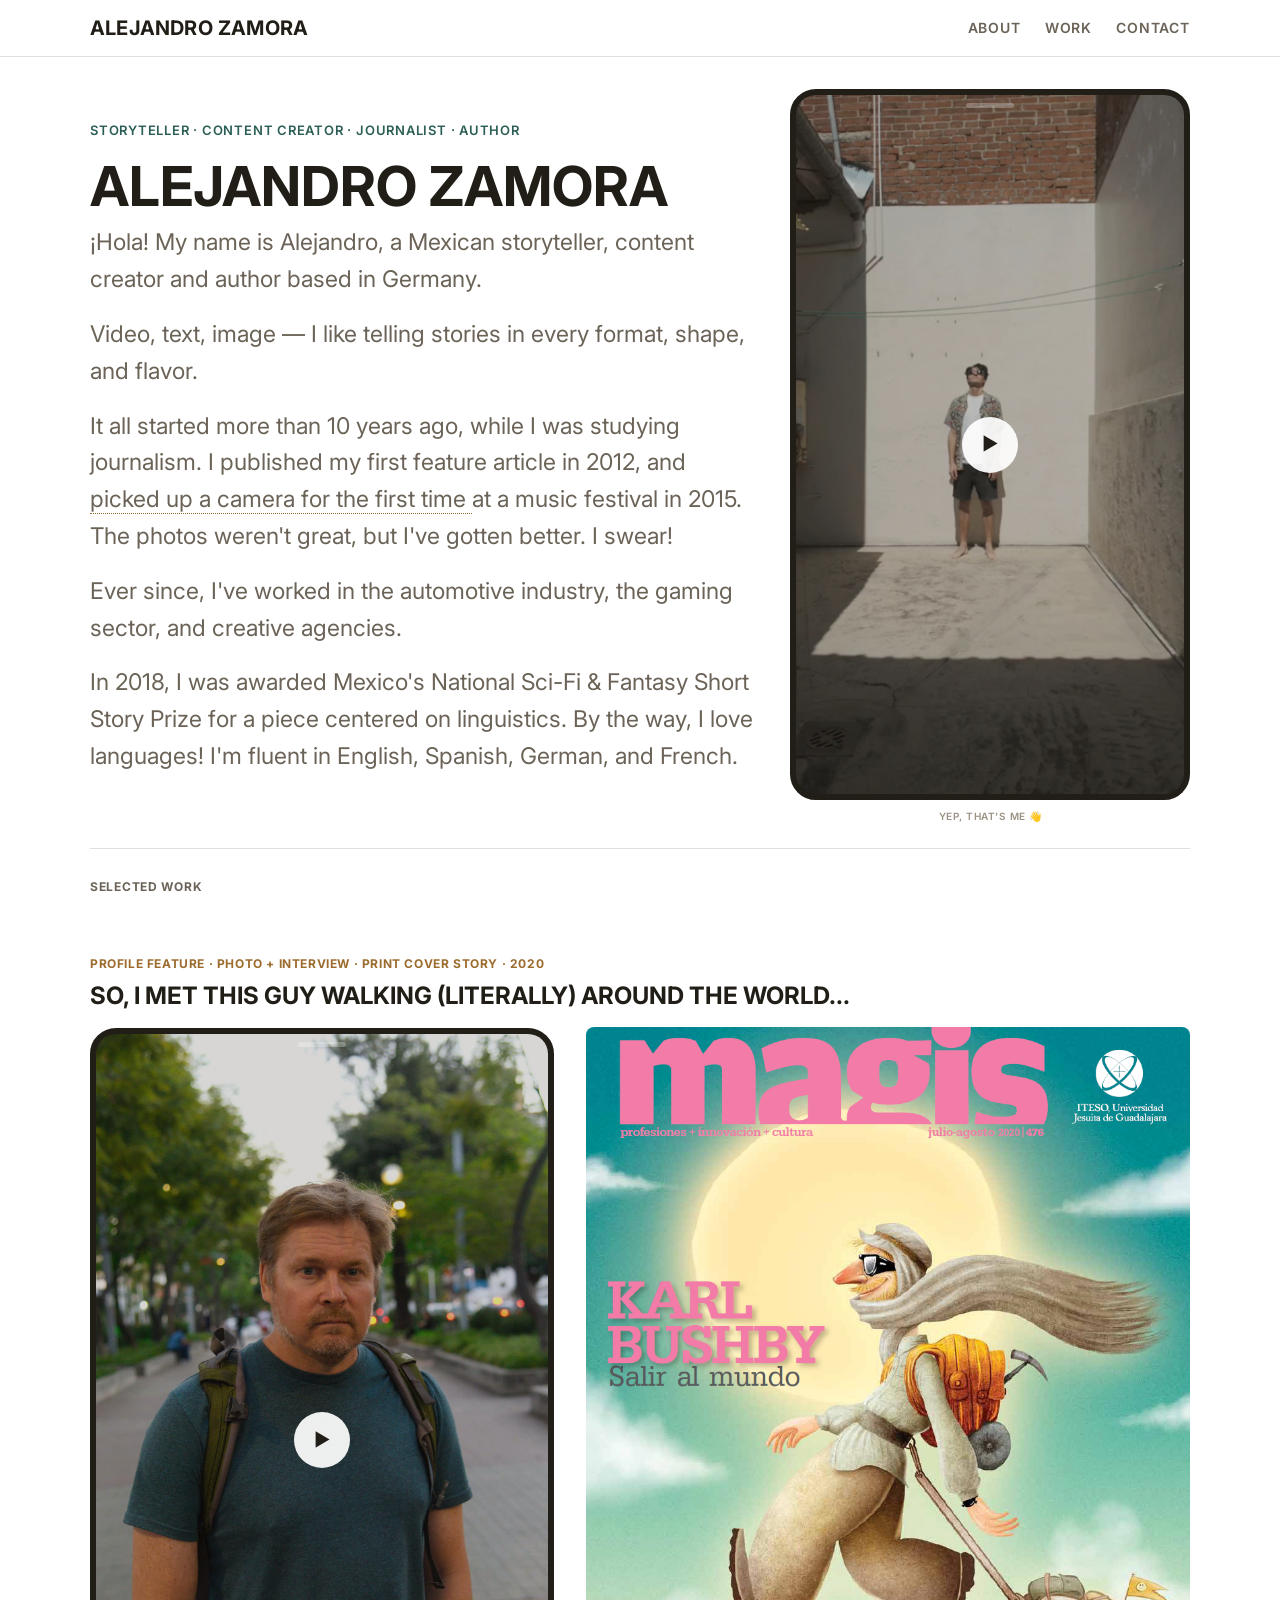
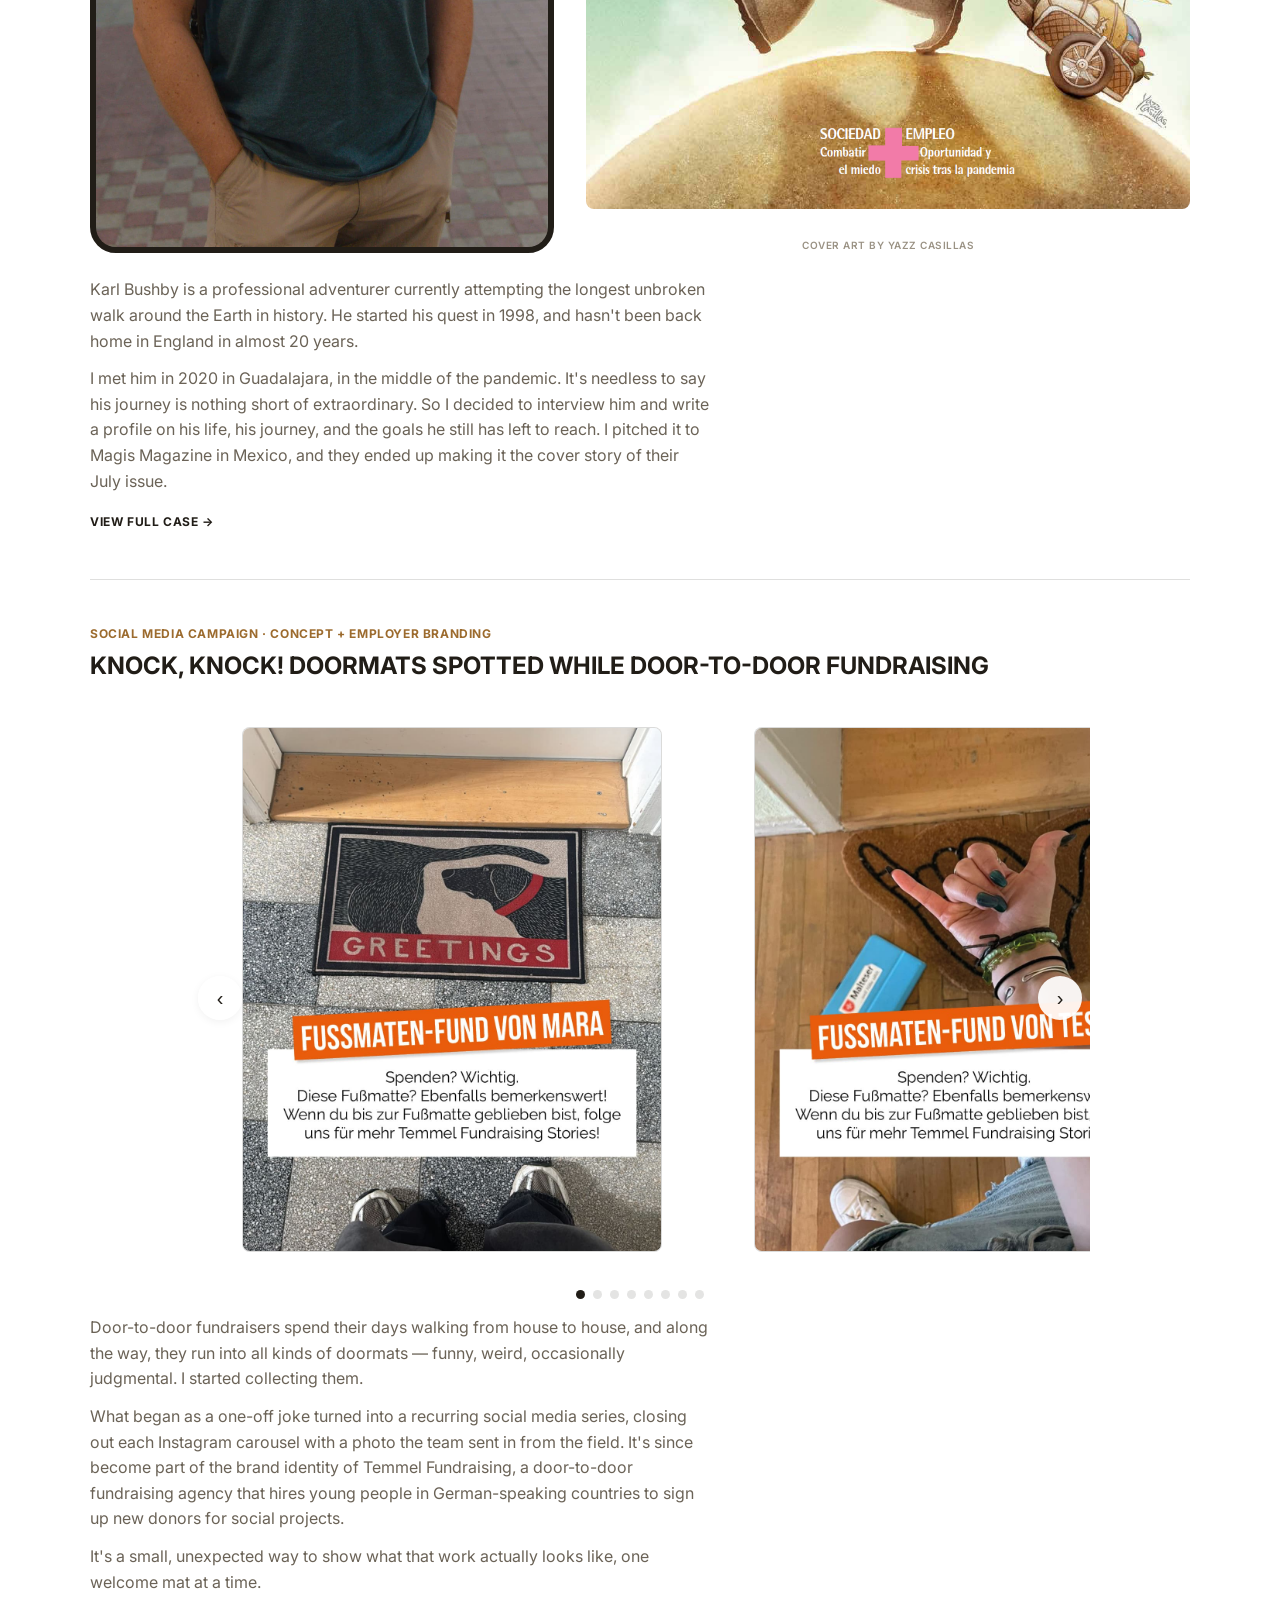
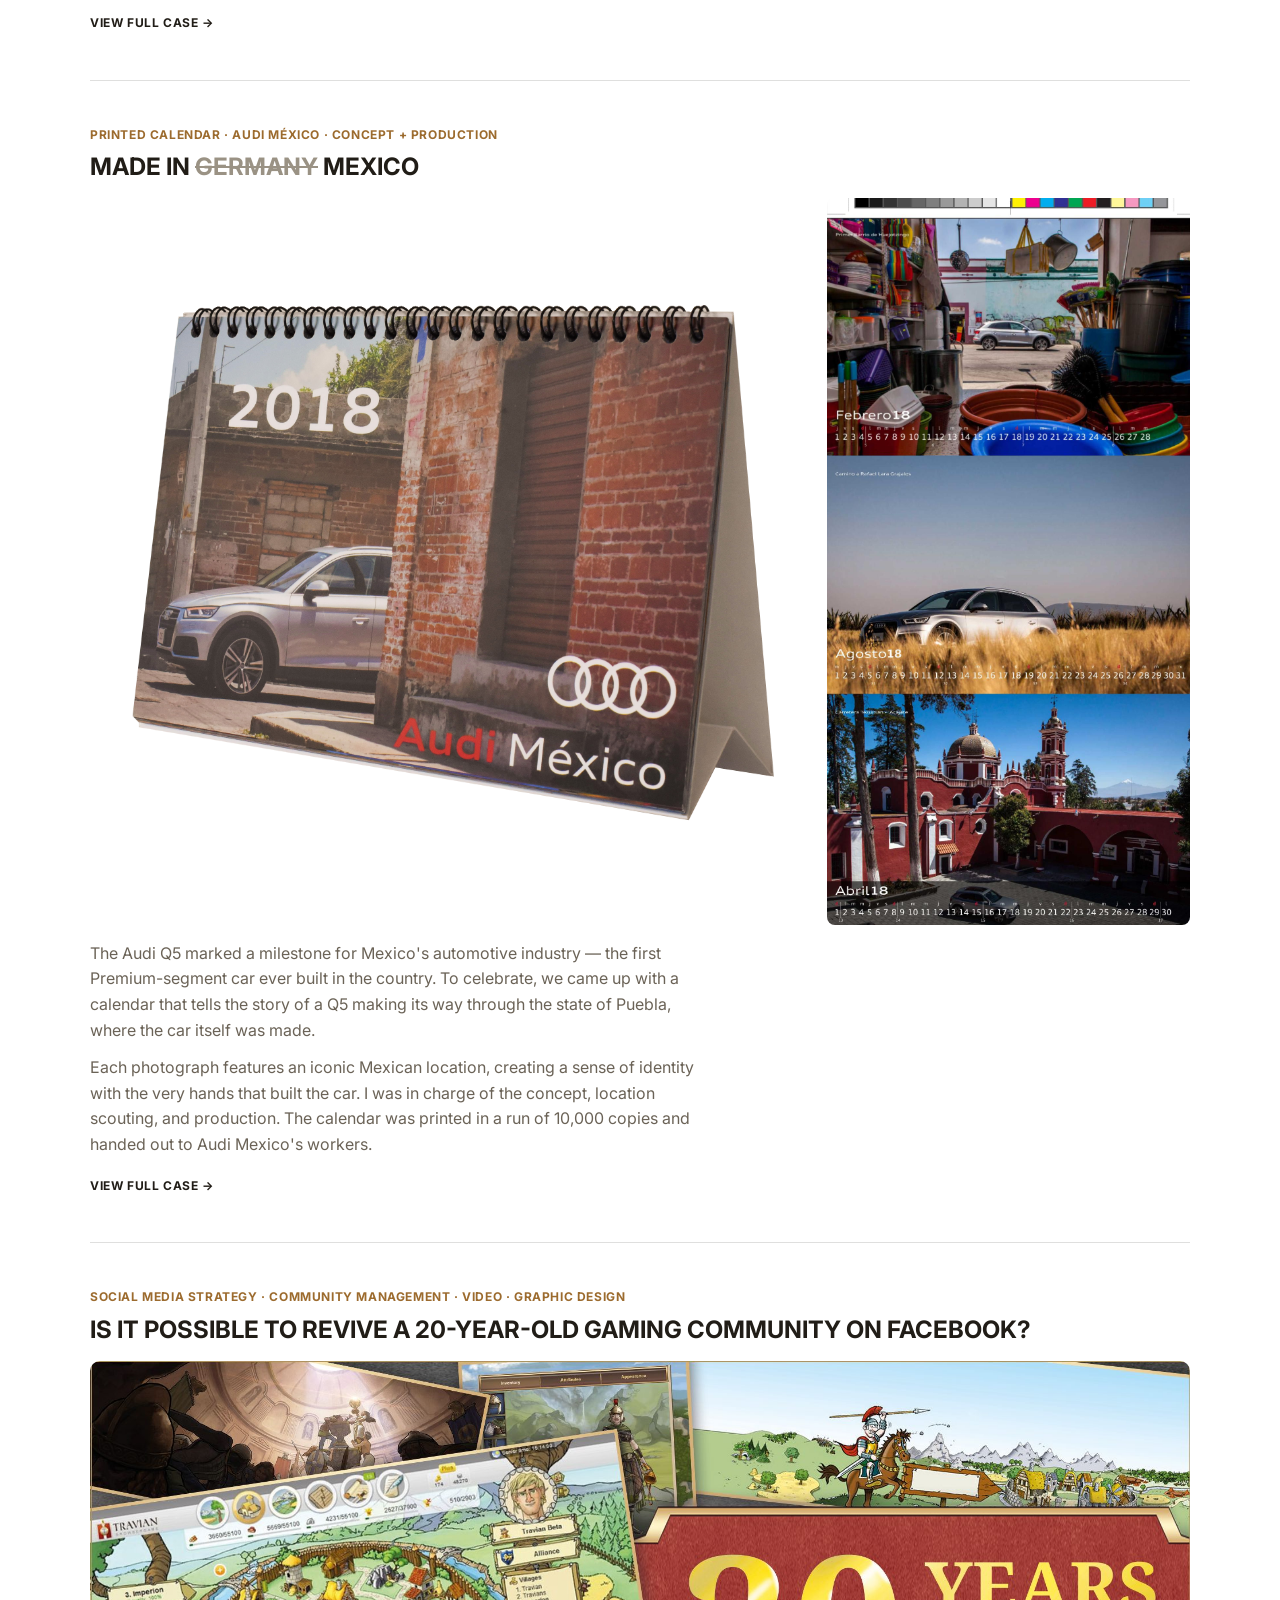
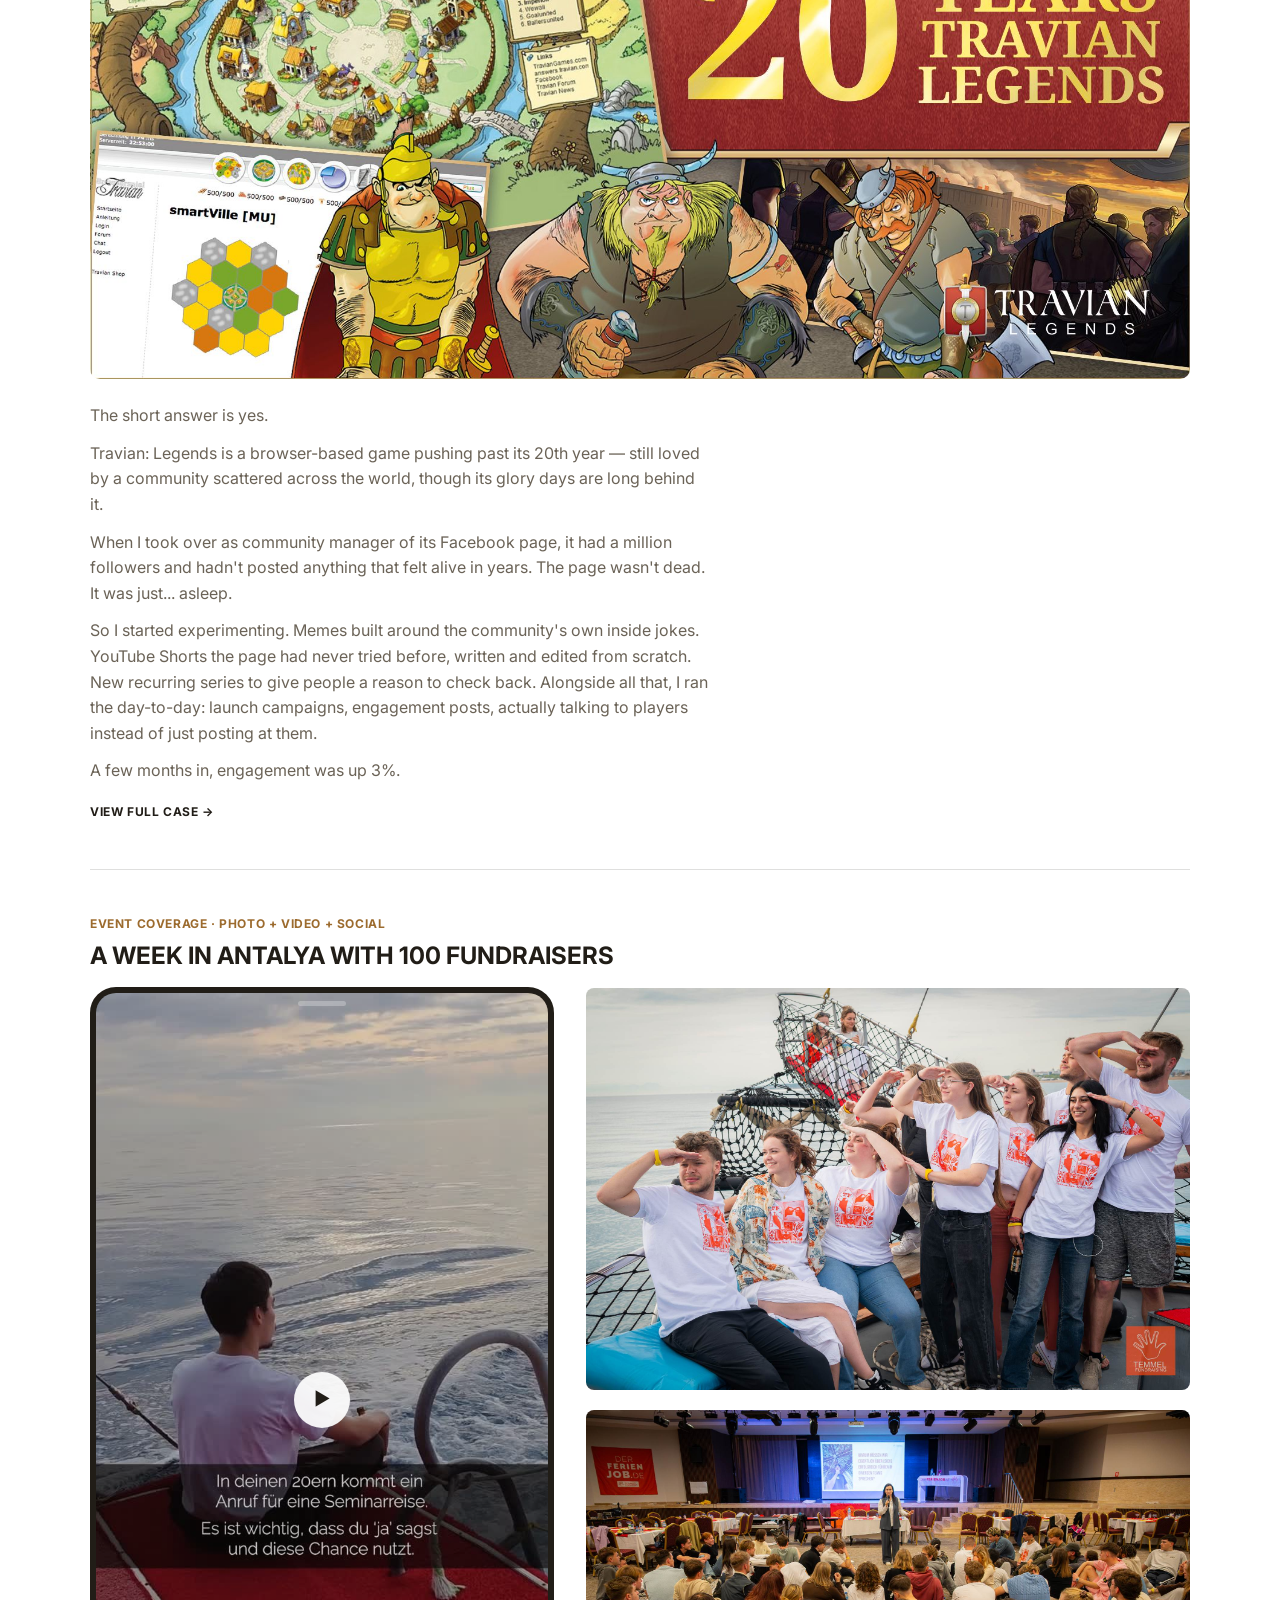
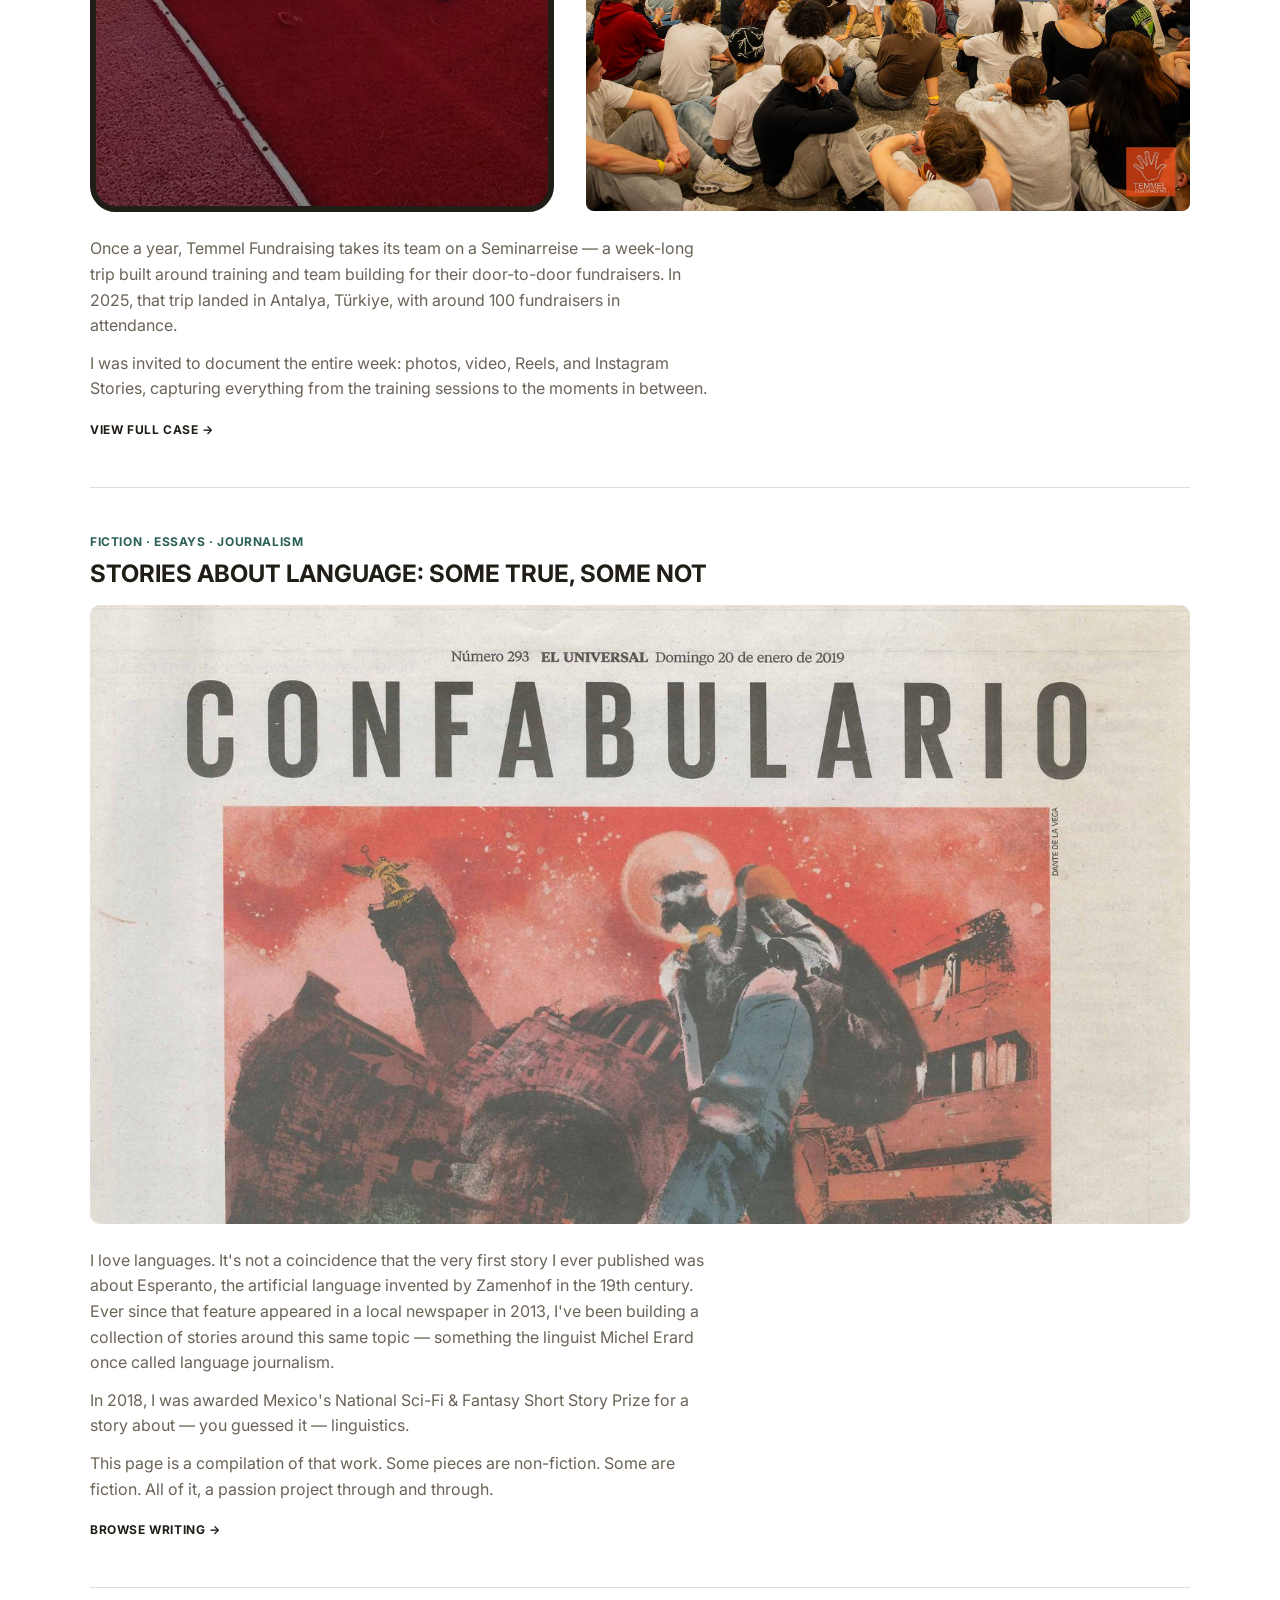
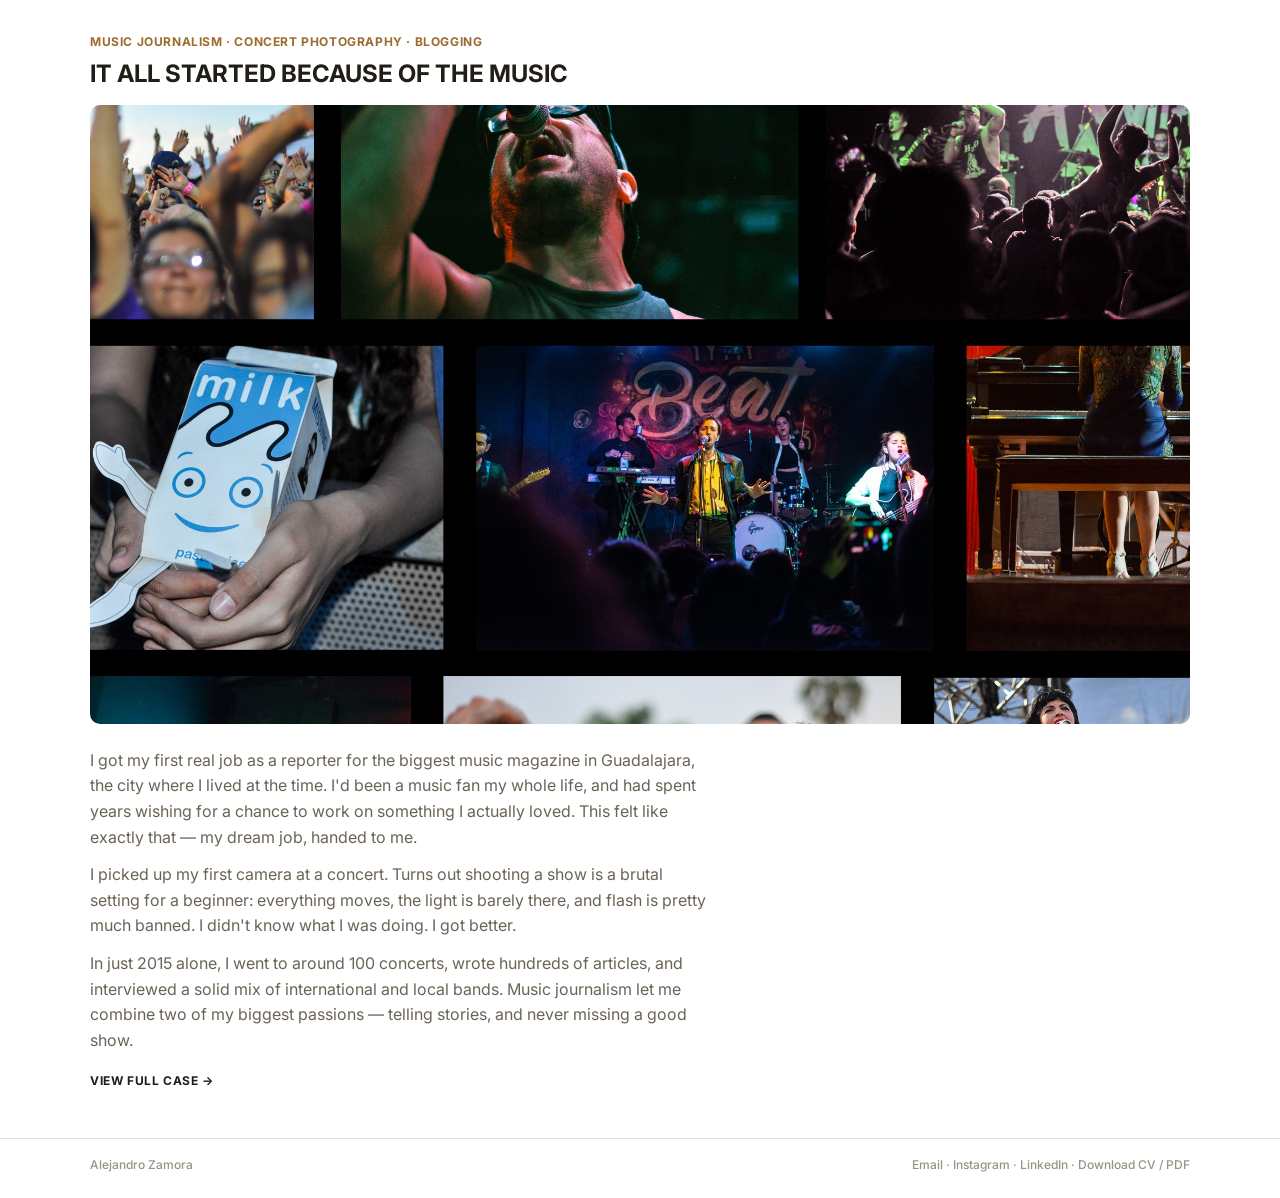
==== commit a76c4358: "Update image source path in index.html" ====
--- a/index.html
+++ b/index.html
@@ -29,7 +29,7 @@
       <p class="bio">¡Hola! My name is Alejandro, a Mexican storyteller, content creator and author based in Germany.</p>
       <p class="bio">Video, text, image — I like telling stories in every format, shape, and flavor.</p>
       <p class="bio">It all started more than 10 years ago, while I was studying journalism. I published my first feature article in 2012, and <span class="peek" tabindex="0">picked up a camera for the first time
-  <img class="peek-img" src="images/me-photo-pit.jpg" alt="Alejandro at a concert" loading="lazy">
+  <img class="peek-img" src="images/music/photo_pit.jpg" alt="Alejandro at a concert" loading="lazy">
 </span> at a music festival in 2015. The photos weren't great, but I've gotten better. I swear!</p>
       <p class="bio">Ever since, I've worked in the automotive industry, the gaming sector, and creative agencies.</p>
       <p class="bio">In 2018, I was awarded Mexico's National Sci-Fi & Fantasy Short Story Prize for a piece centered on linguistics. By the way, I love languages! I'm fluent in English, Spanish, German, and French. </p>
--- a/style.css
+++ b/style.css
@@ -944,3 +944,28 @@
   border: none;
 }
 
+.peek {
+  position: relative;
+  border-bottom: 1.5px dotted var(--accent-gold);
+  cursor: pointer;
+}
+.peek-img {
+  position: absolute;
+  bottom: calc(100% + 10px);
+  left: 0;
+  width: 180px;
+  height: auto;
+  border-radius: 8px;
+  border: 1px solid var(--border);
+  box-shadow: 0 6px 18px rgba(0,0,0,0.15);
+  opacity: 0;
+  transform: translateY(6px);
+  pointer-events: none;
+  transition: opacity 0.2s ease, transform 0.2s ease;
+  z-index: 20;
+}
+.peek:hover .peek-img,
+.peek:focus .peek-img {
+  opacity: 1;
+  transform: translateY(0);
+}
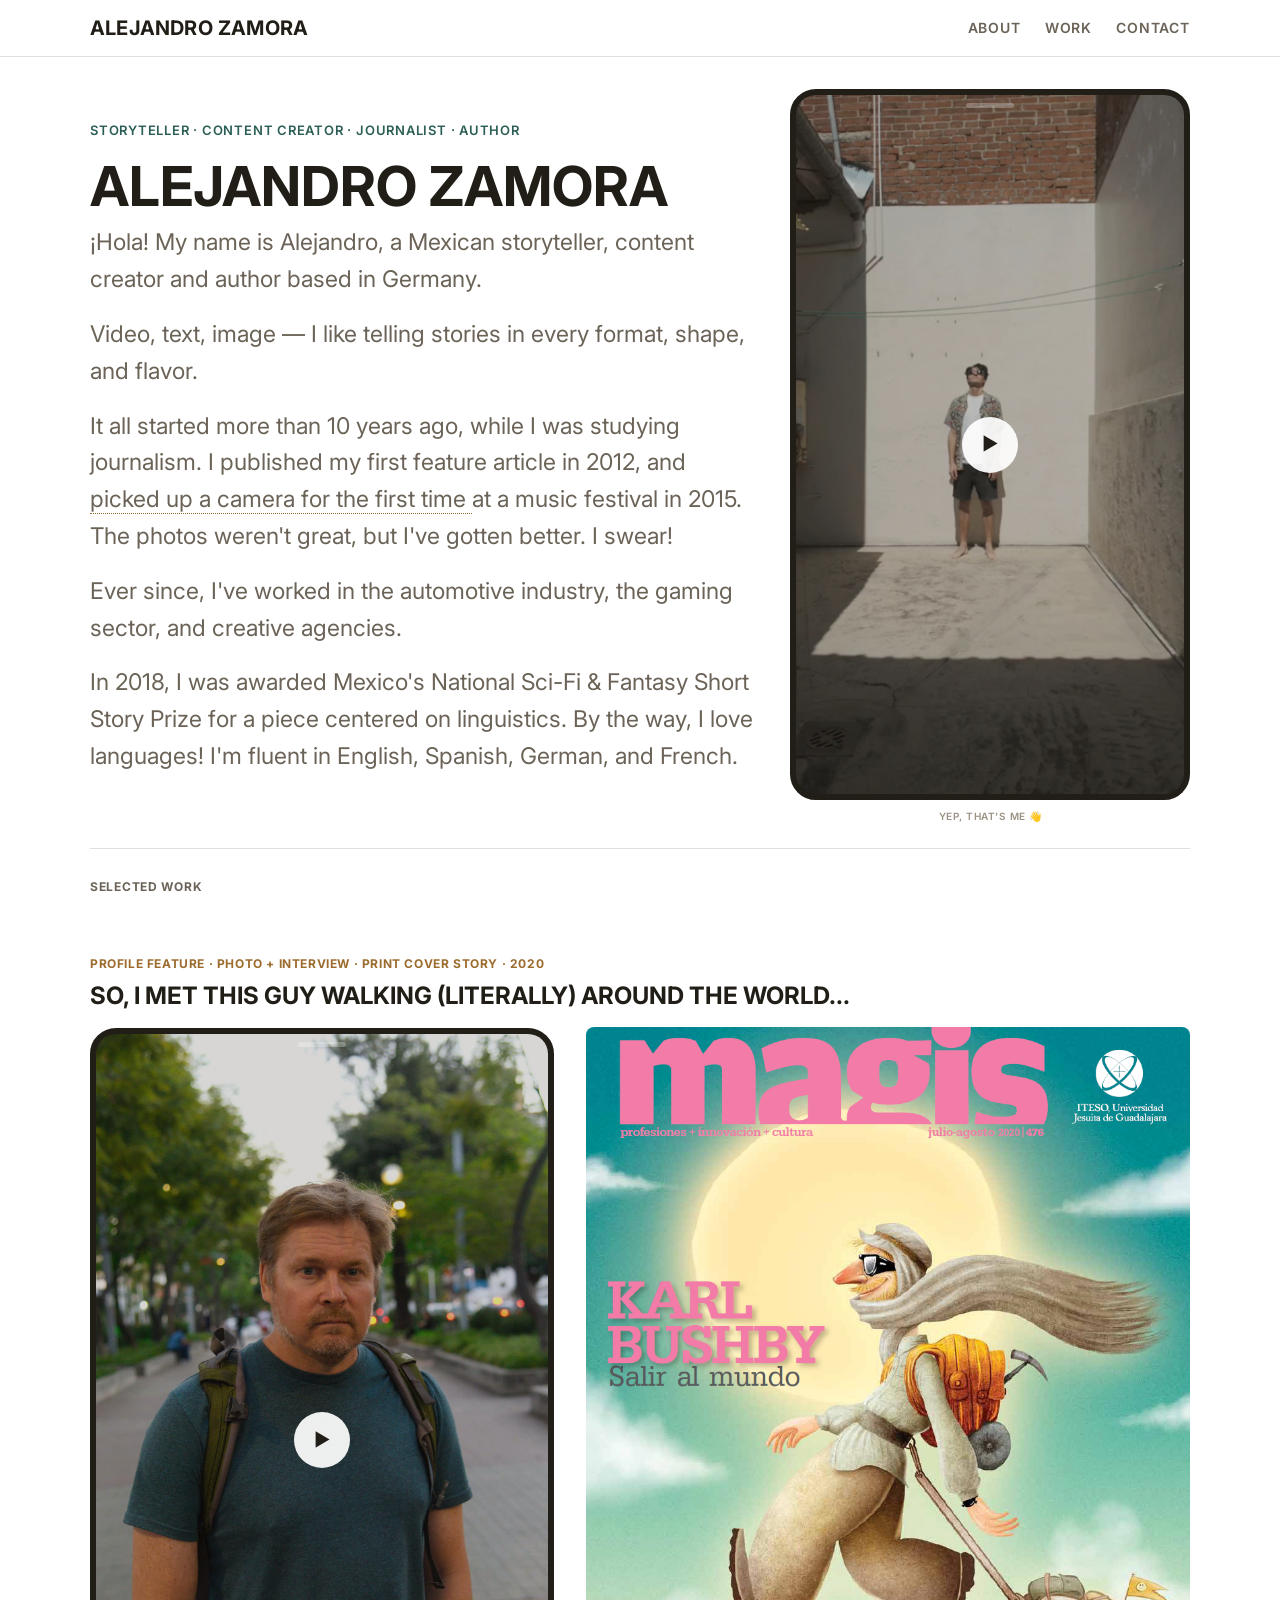
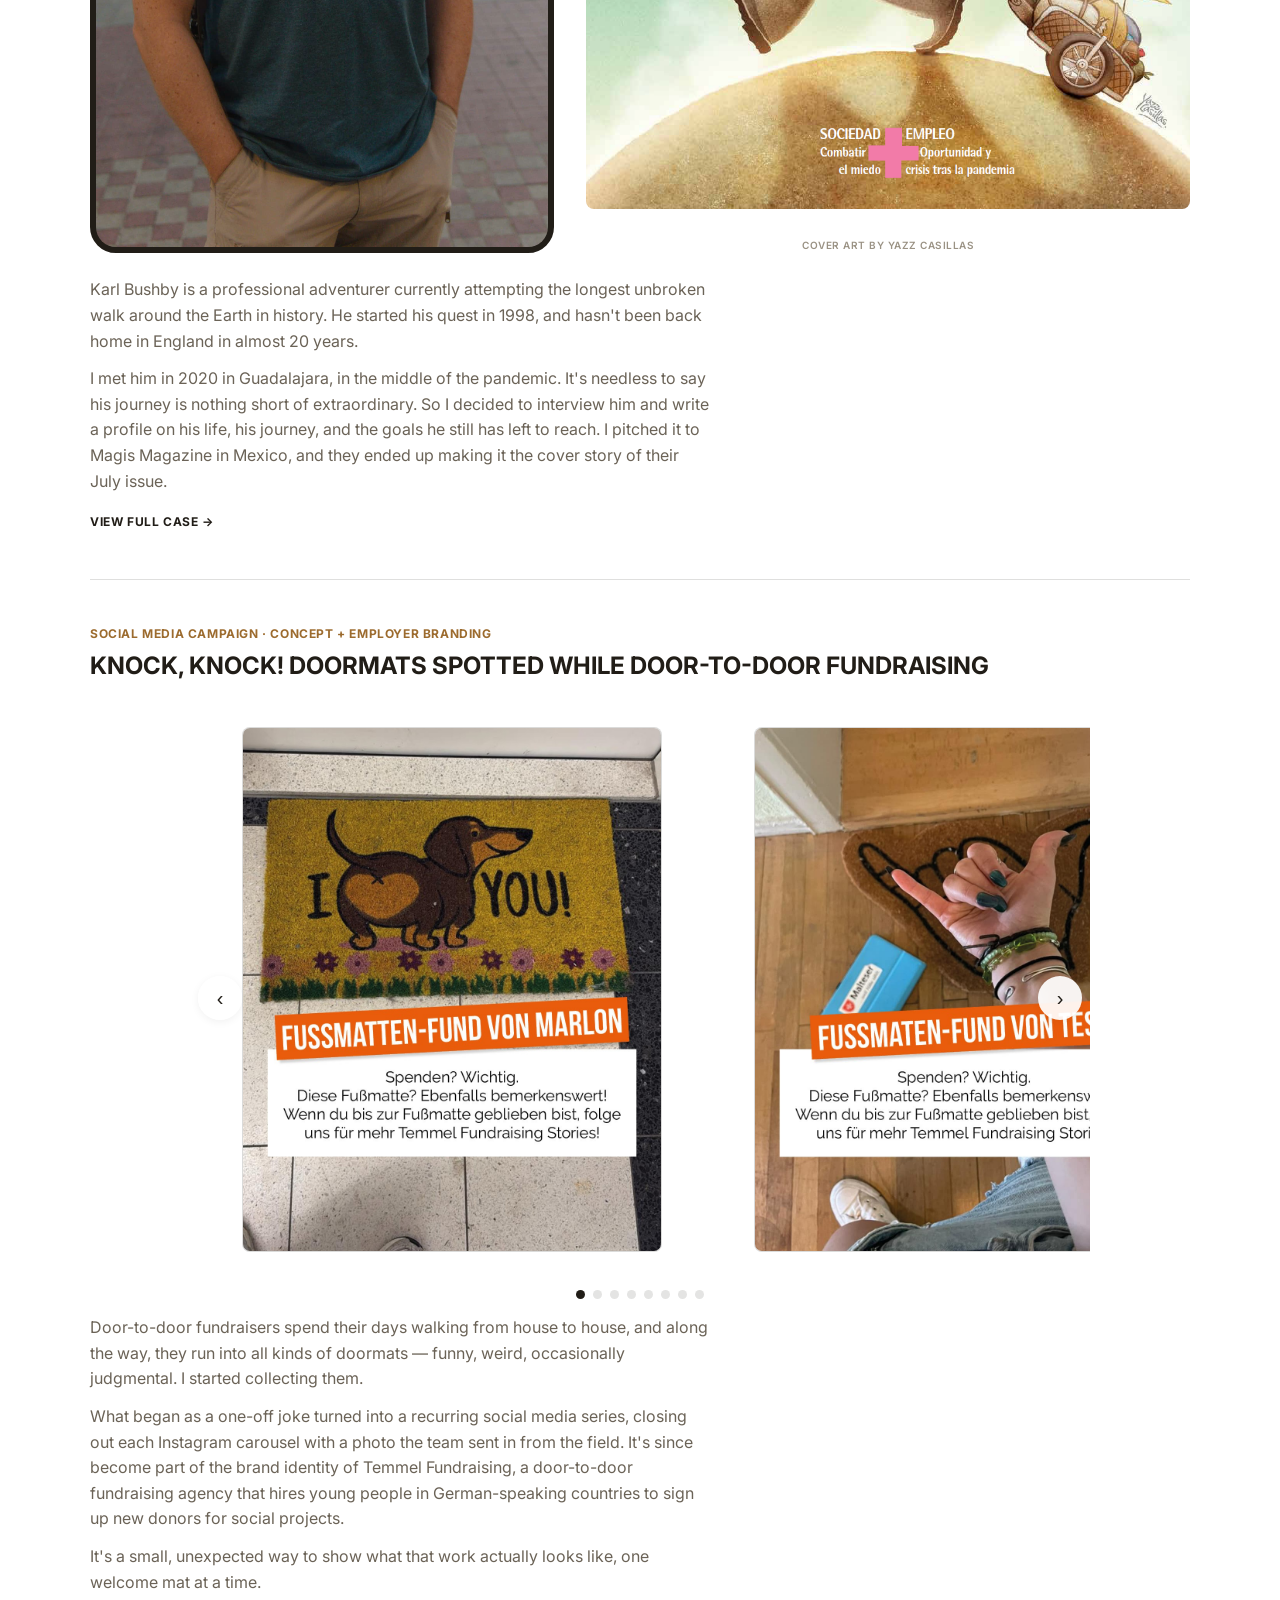
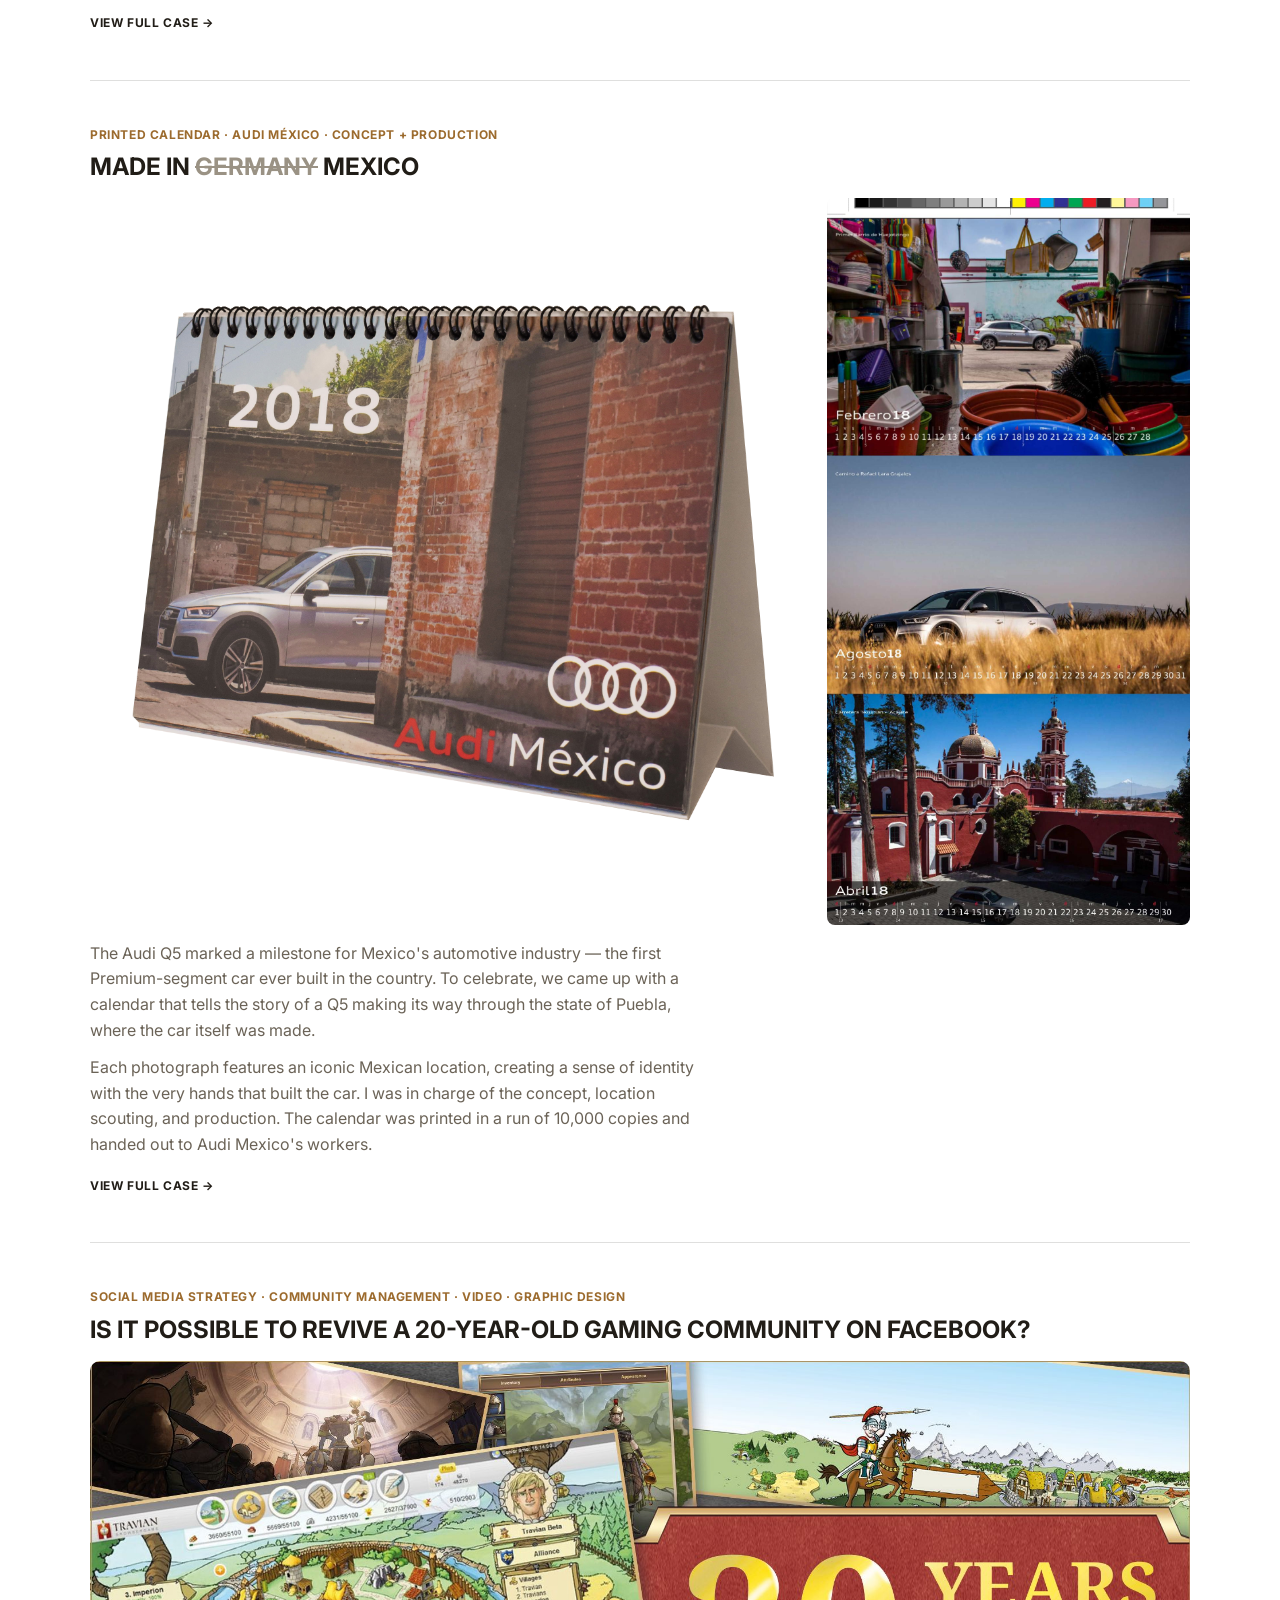
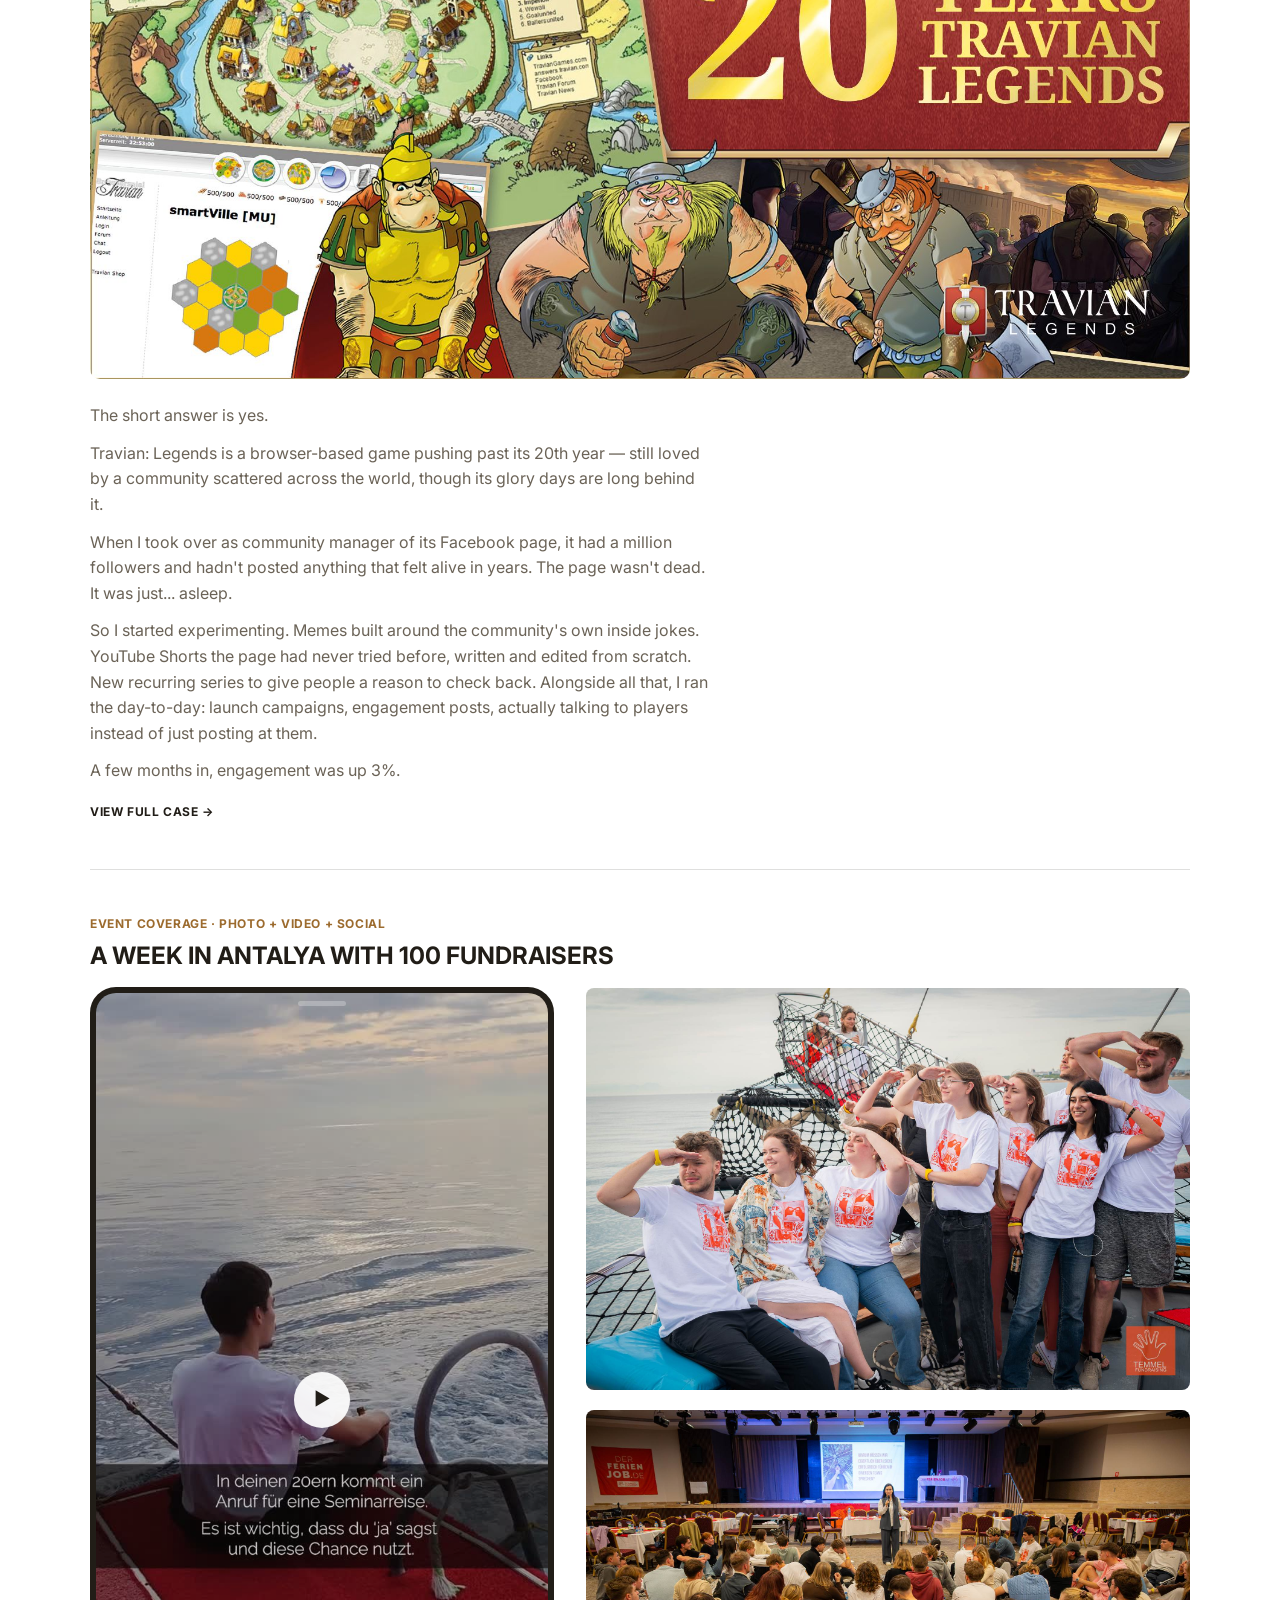
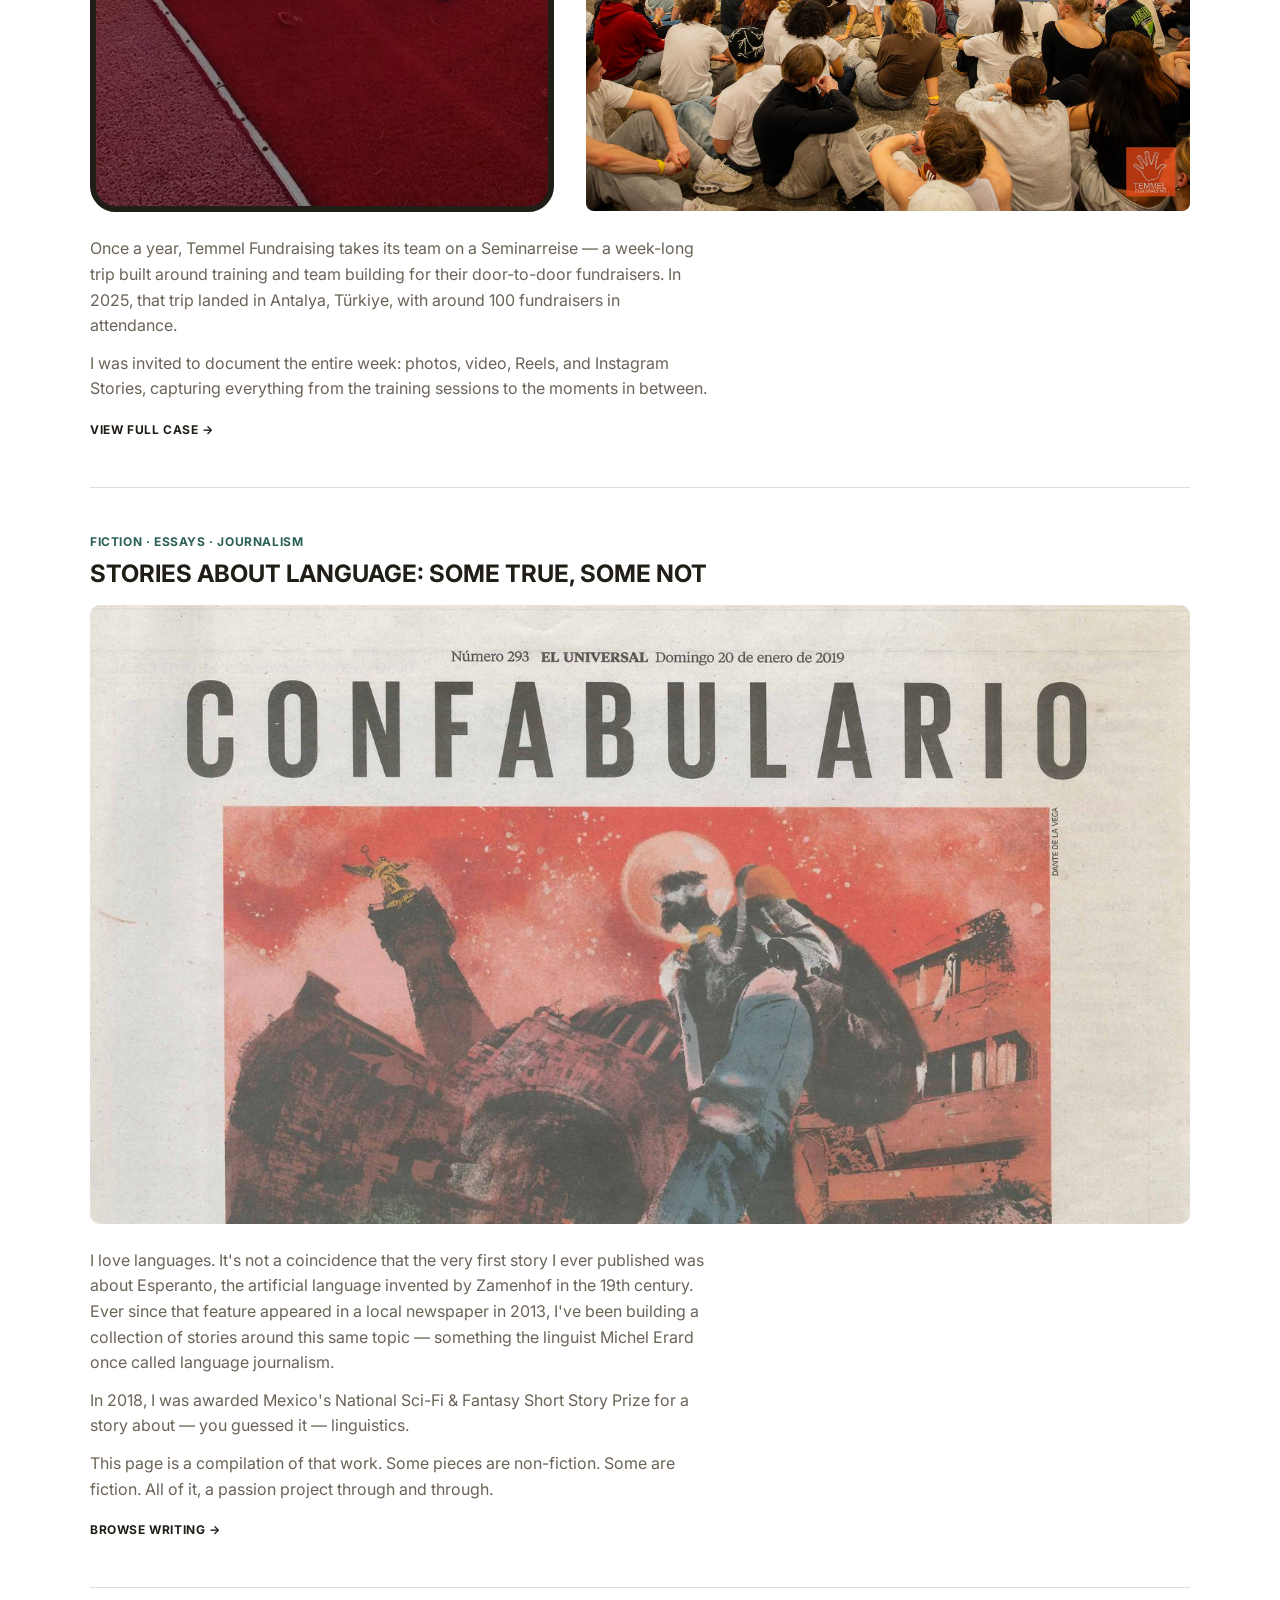
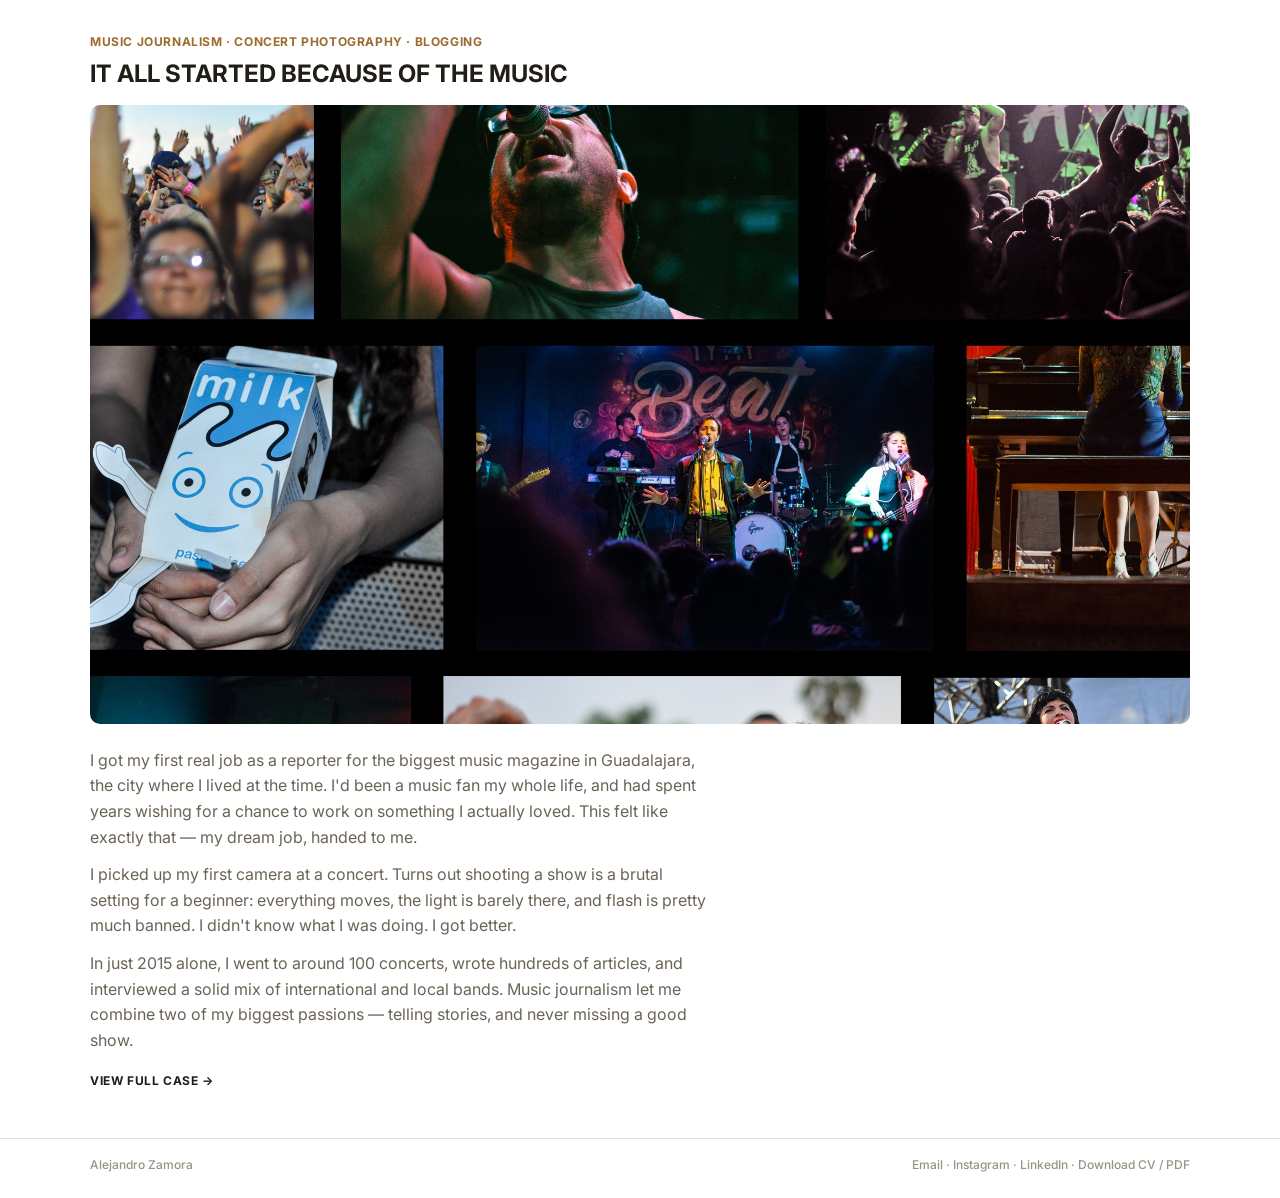
==== commit 18cd1af2: "Update image source for carousel slide" ====
--- a/index.html
+++ b/index.html
@@ -88,7 +88,7 @@
 
     <div class="carousel-track" tabindex="0" role="list">
       <figure class="carousel-slide" role="listitem">
-        <img src="images/doormats/01.jpg" alt="Doormat 1" loading="lazy">
+        <img src="images/fussmatten/fussmatten9.jpg" alt="Doormat 1" loading="lazy">
       </figure>
       <figure class="carousel-slide" role="listitem">
         <img src="images/doormats/02.jpg" alt="Doormat 2" loading="lazy">
@@ -385,5 +385,23 @@
 })();
 </script>
 
+  <script>
+  // Tap en la frase: abre/cierra la foto. Tap fuera: la cierra.
+  (function () {
+    var peeks = document.querySelectorAll('.peek');
+    peeks.forEach(function (el) {
+      el.addEventListener('click', function (e) {
+        e.stopPropagation();
+        var wasOpen = el.classList.contains('is-open');
+        peeks.forEach(function (p) { p.classList.remove('is-open'); });
+        if (!wasOpen) el.classList.add('is-open');
+      });
+    });
+    document.addEventListener('click', function () {
+      peeks.forEach(function (p) { p.classList.remove('is-open'); });
+    });
+  })();
+</script>
+
 </body>
 </html>
--- a/style.css
+++ b/style.css
@@ -964,8 +964,17 @@
   transition: opacity 0.2s ease, transform 0.2s ease;
   z-index: 20;
 }
-.peek:hover .peek-img,
-.peek:focus .peek-img {
+
+/* Mouse: aparece al pasar el cursor, desaparece al quitarlo */
+@media (hover: hover) {
+  .peek:hover .peek-img {
+    opacity: 1;
+    transform: translateY(0);
+  }
+}
+
+/* Touch: aparece y desaparece con toques sobre la frase */
+.peek.is-open .peek-img {
   opacity: 1;
   transform: translateY(0);
 }
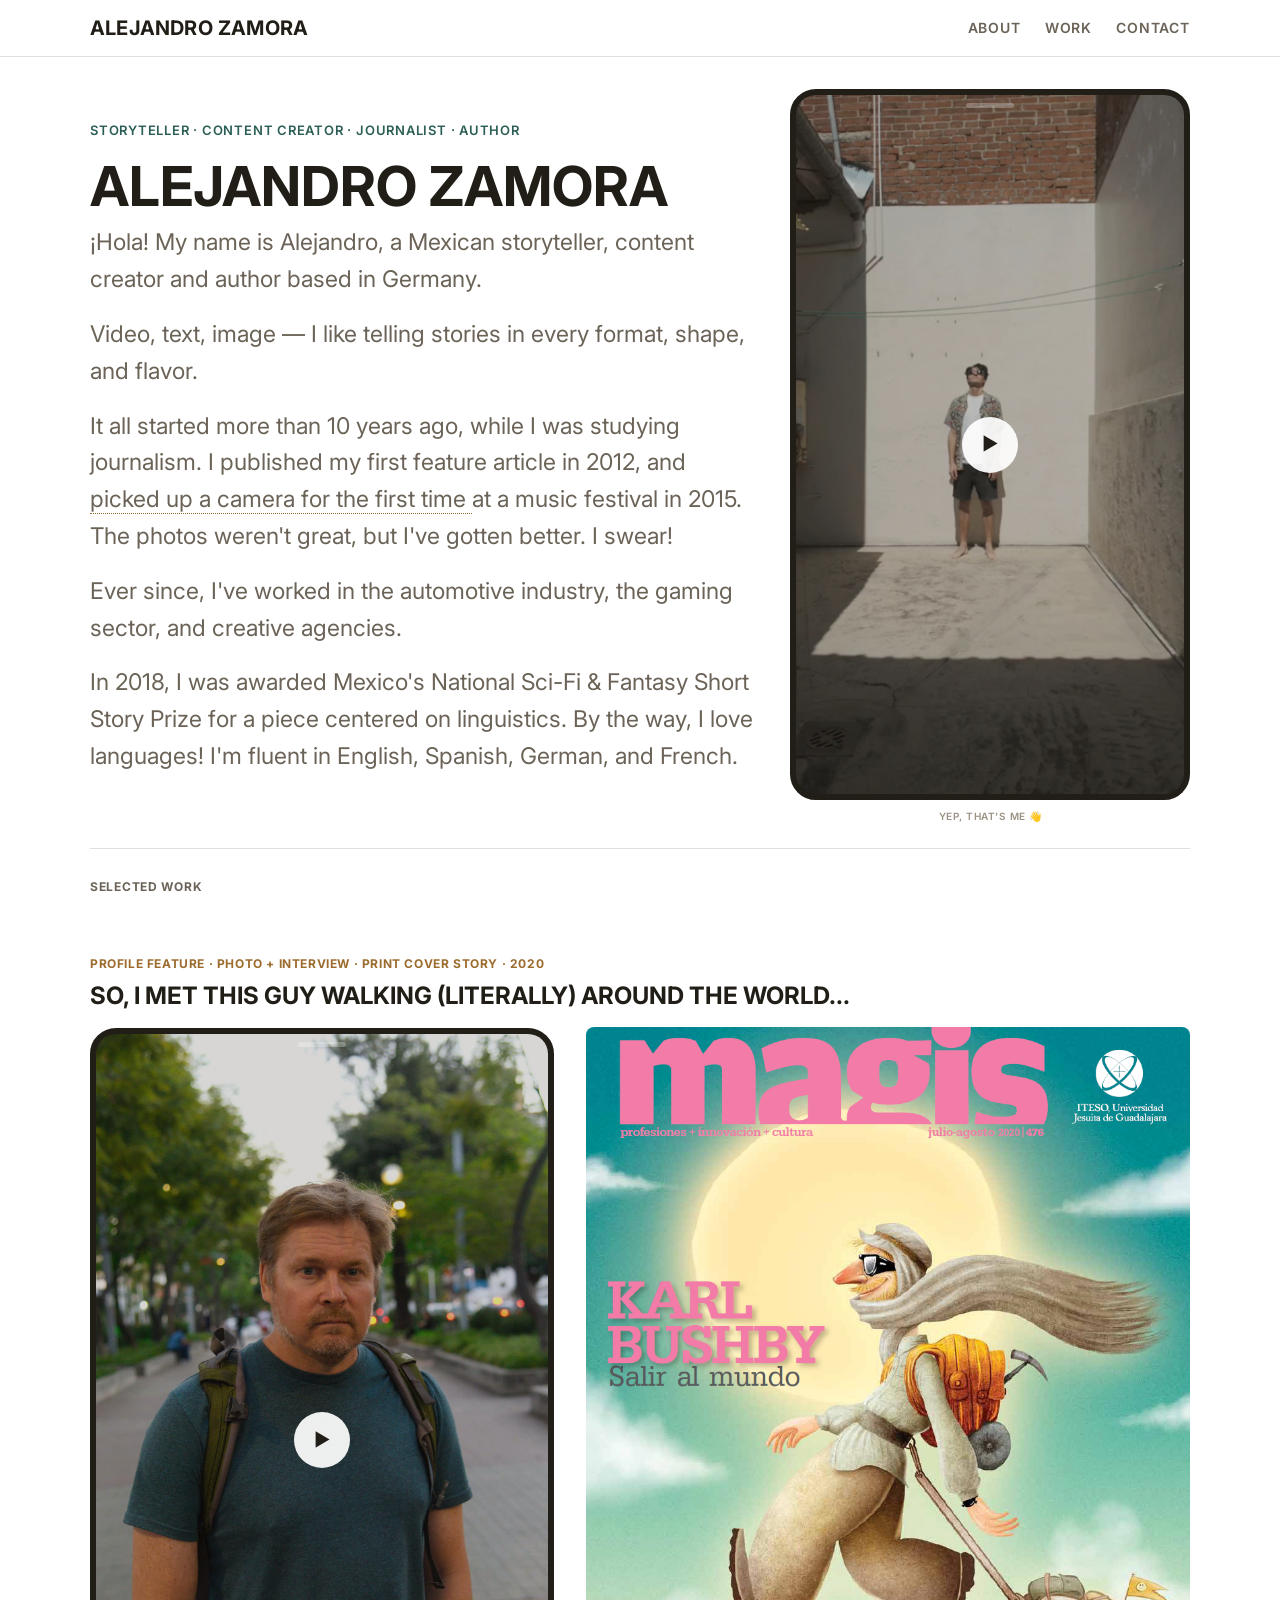
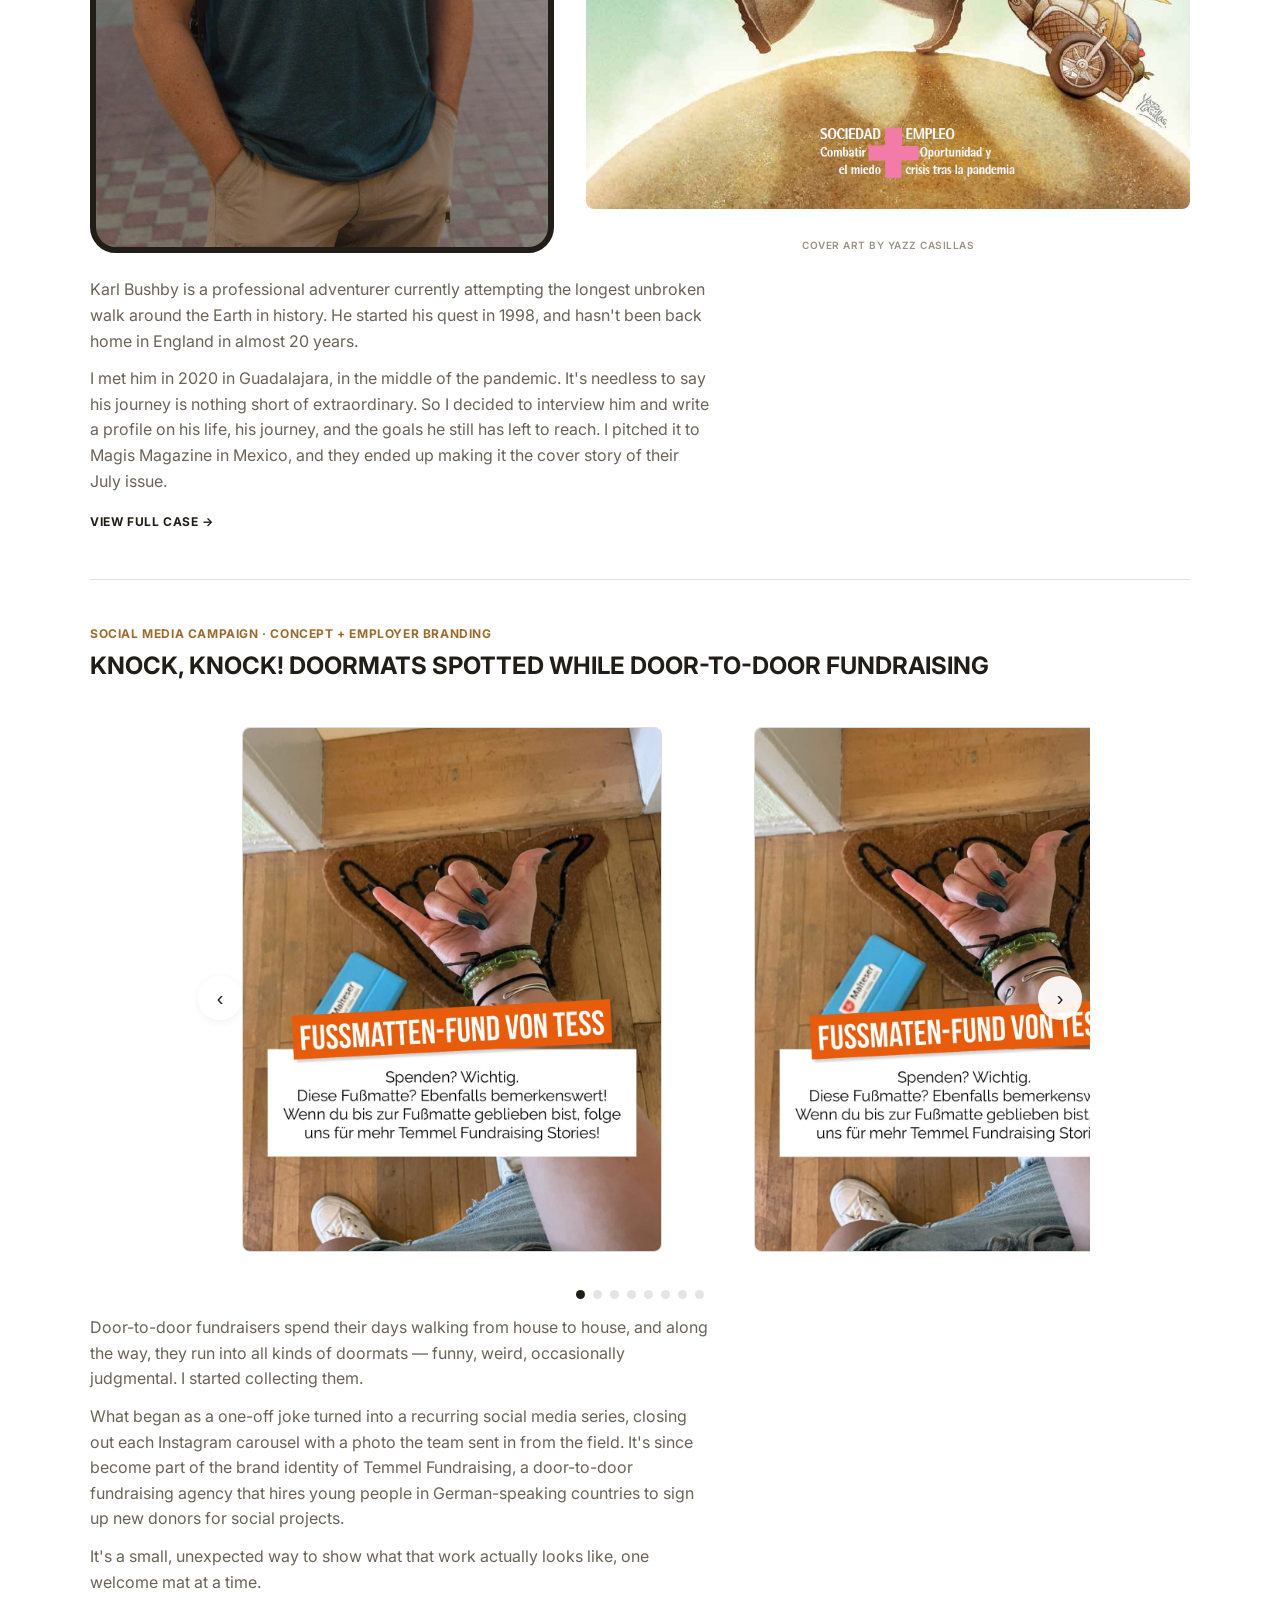
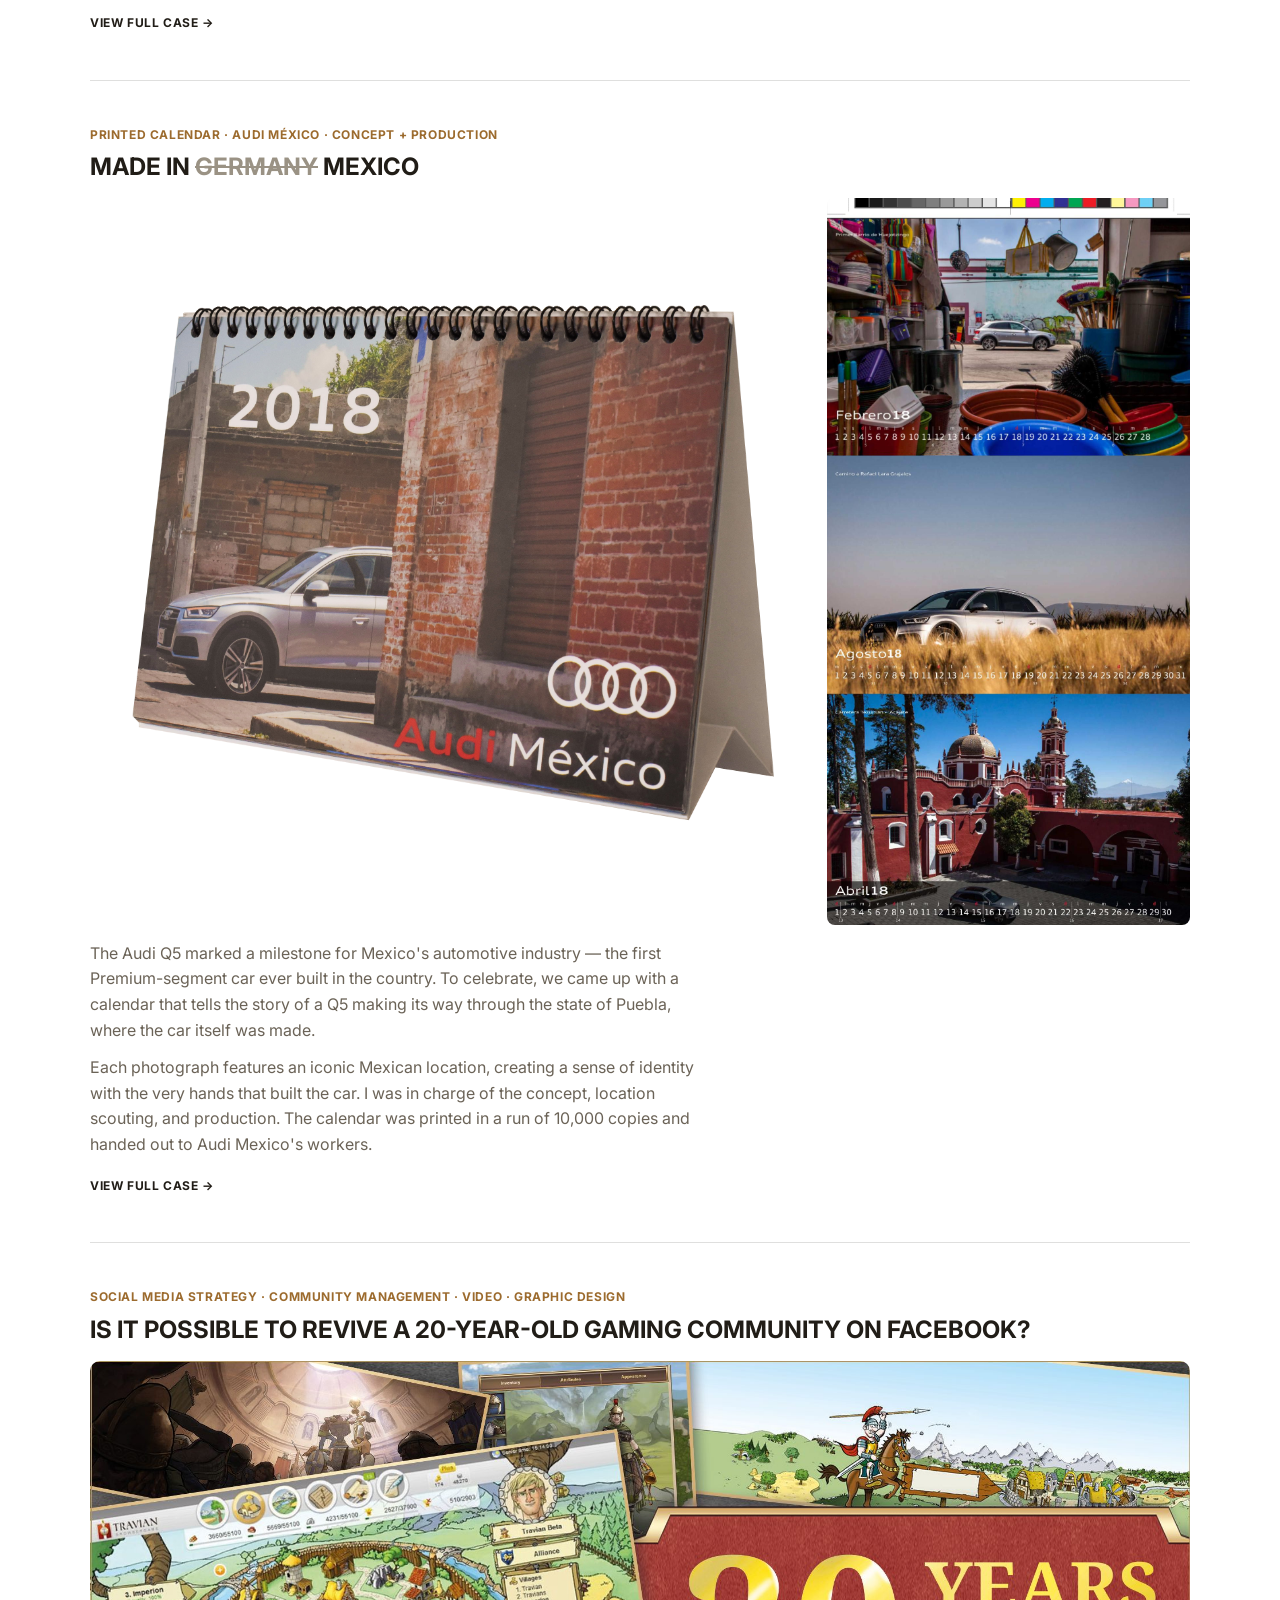
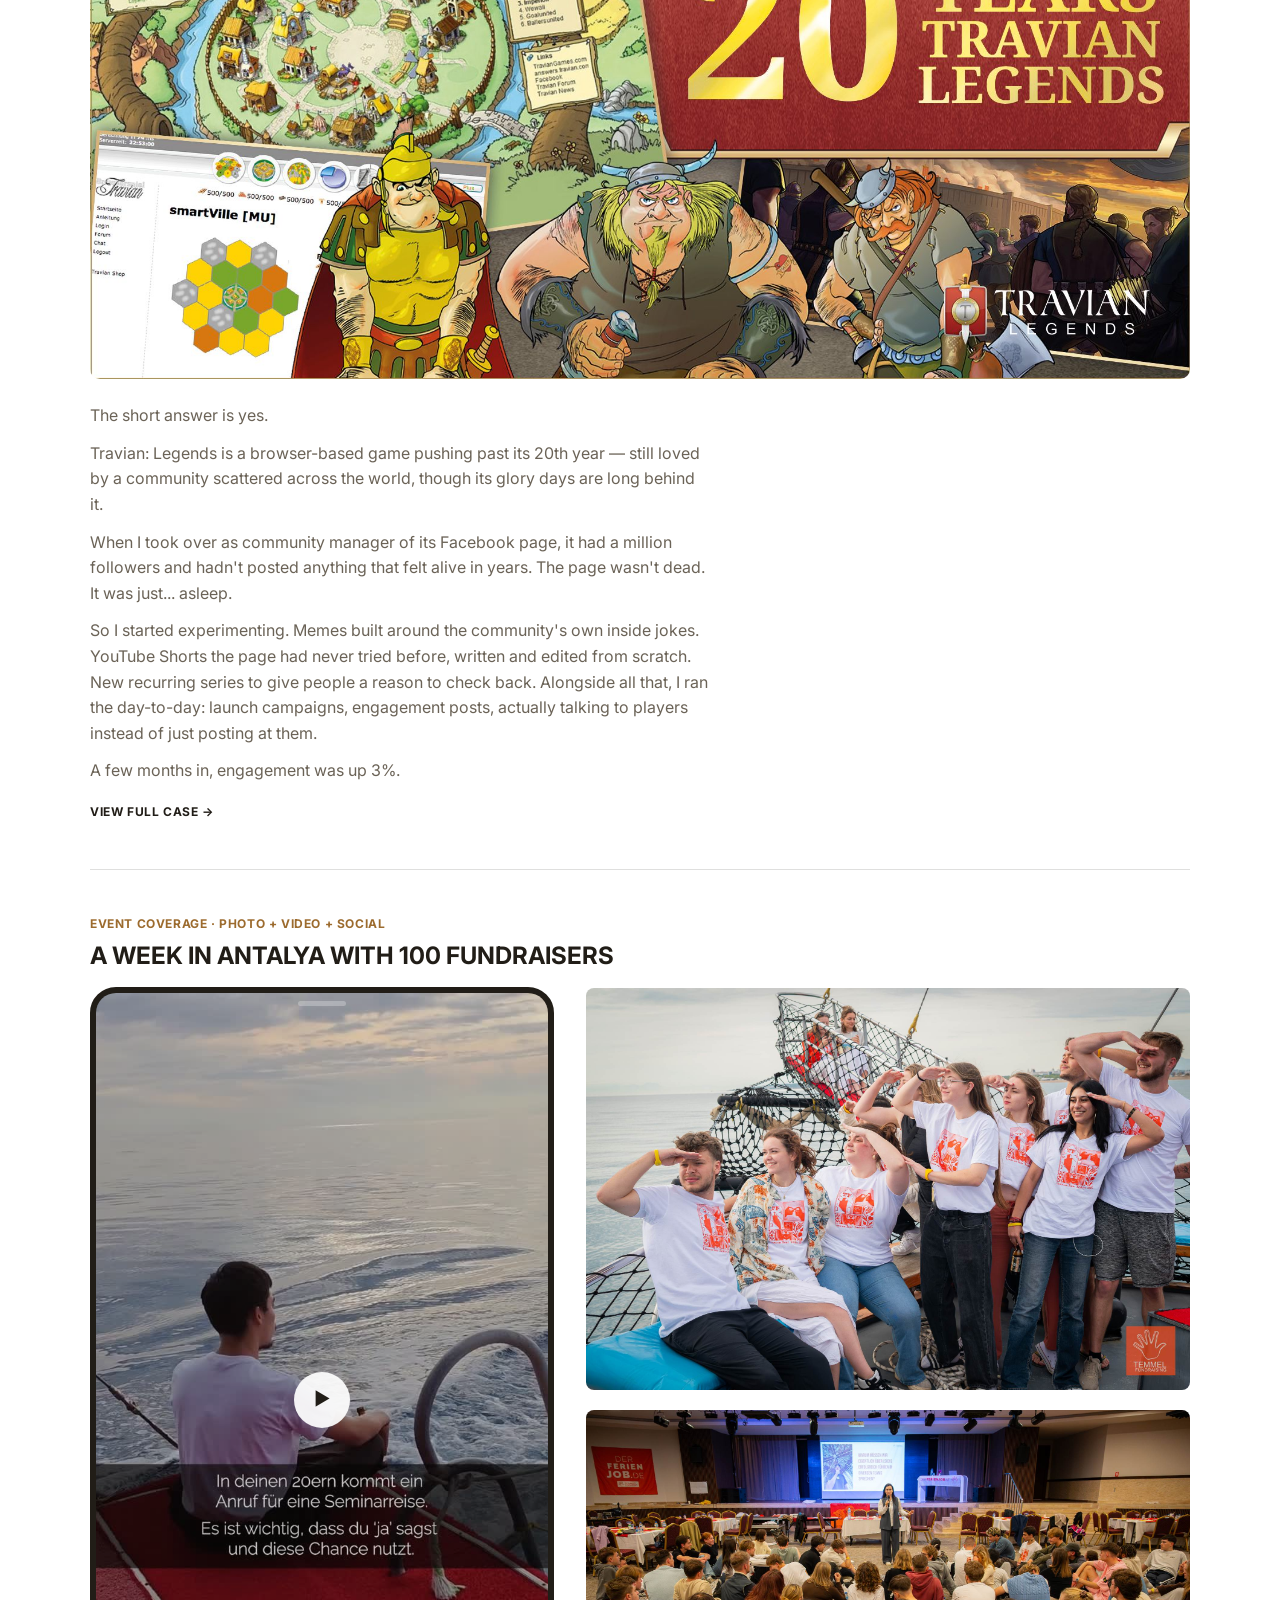
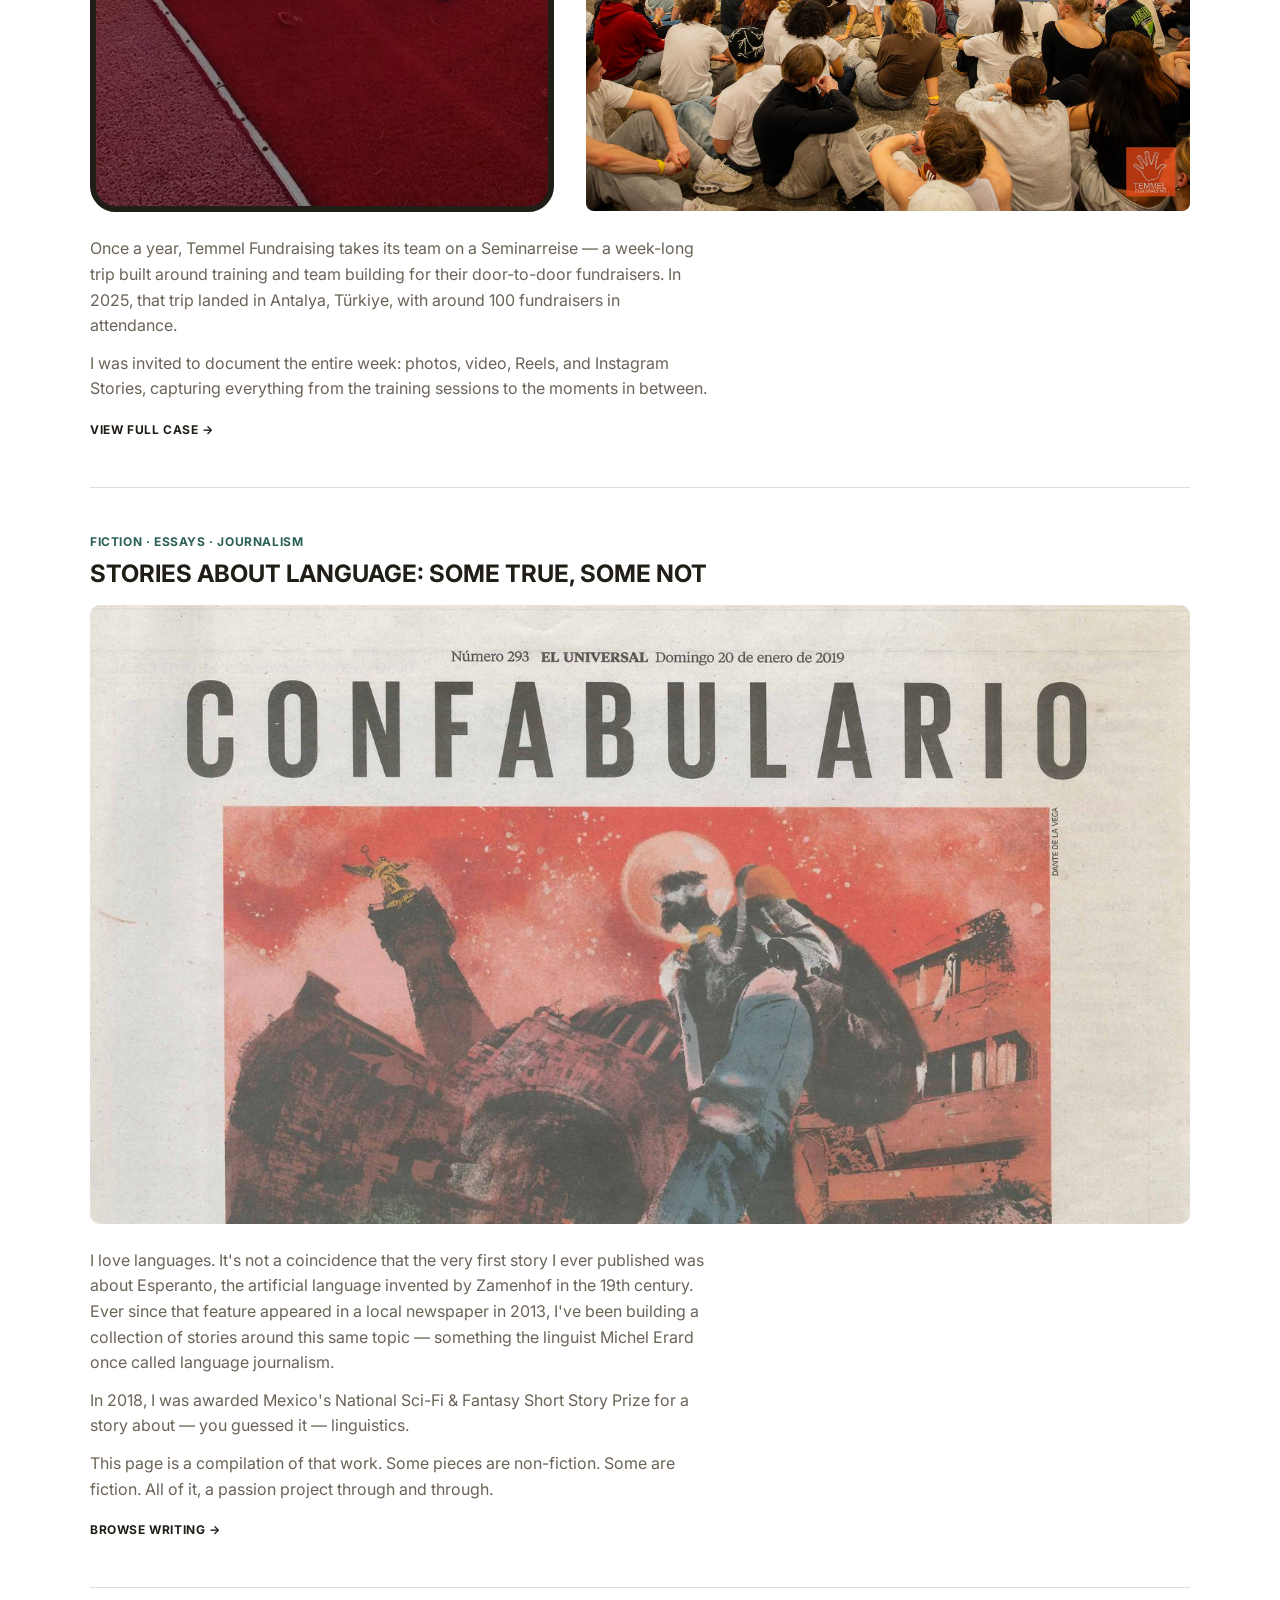
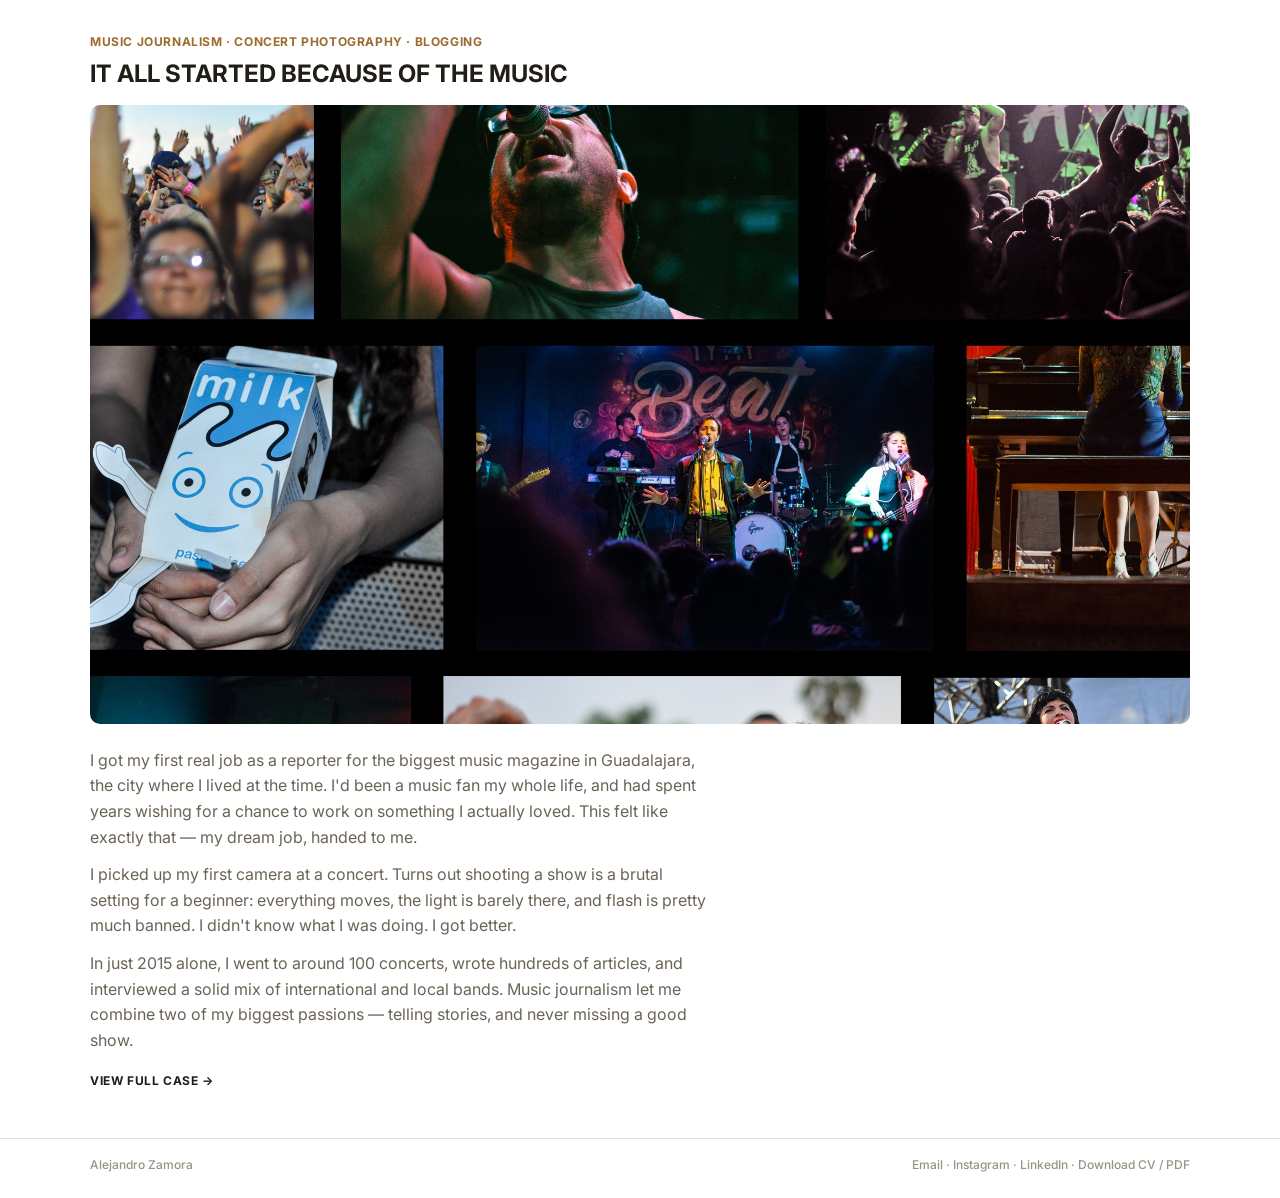
==== commit 343ec856: "Update image source for carousel slide" ====
--- a/index.html
+++ b/index.html
@@ -88,7 +88,7 @@
 
     <div class="carousel-track" tabindex="0" role="list">
       <figure class="carousel-slide" role="listitem">
-        <img src="images/fussmatten/fussmatten9.jpg" alt="Doormat 1" loading="lazy">
+        <img src="images/fussmatten/fussmatten.jpg" alt="Doormat 1" loading="lazy">
       </figure>
       <figure class="carousel-slide" role="listitem">
         <img src="images/doormats/02.jpg" alt="Doormat 2" loading="lazy">
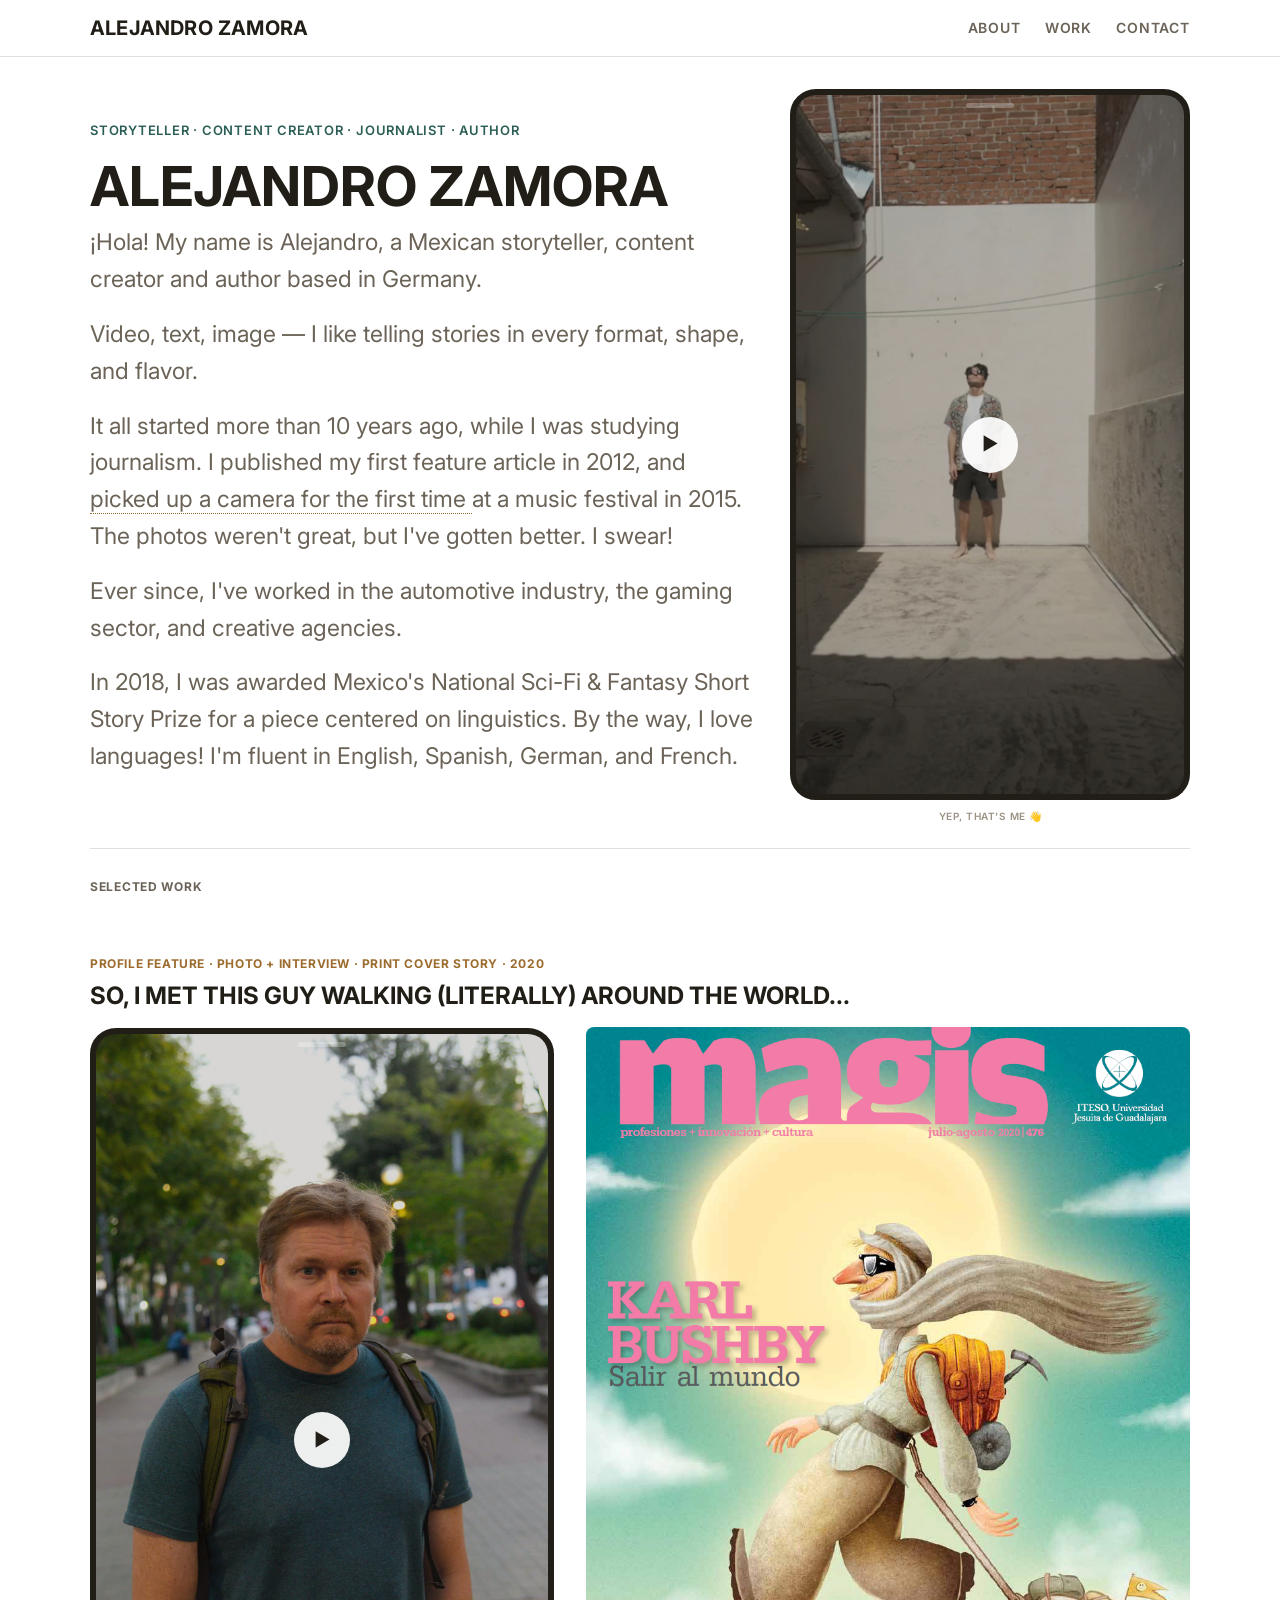
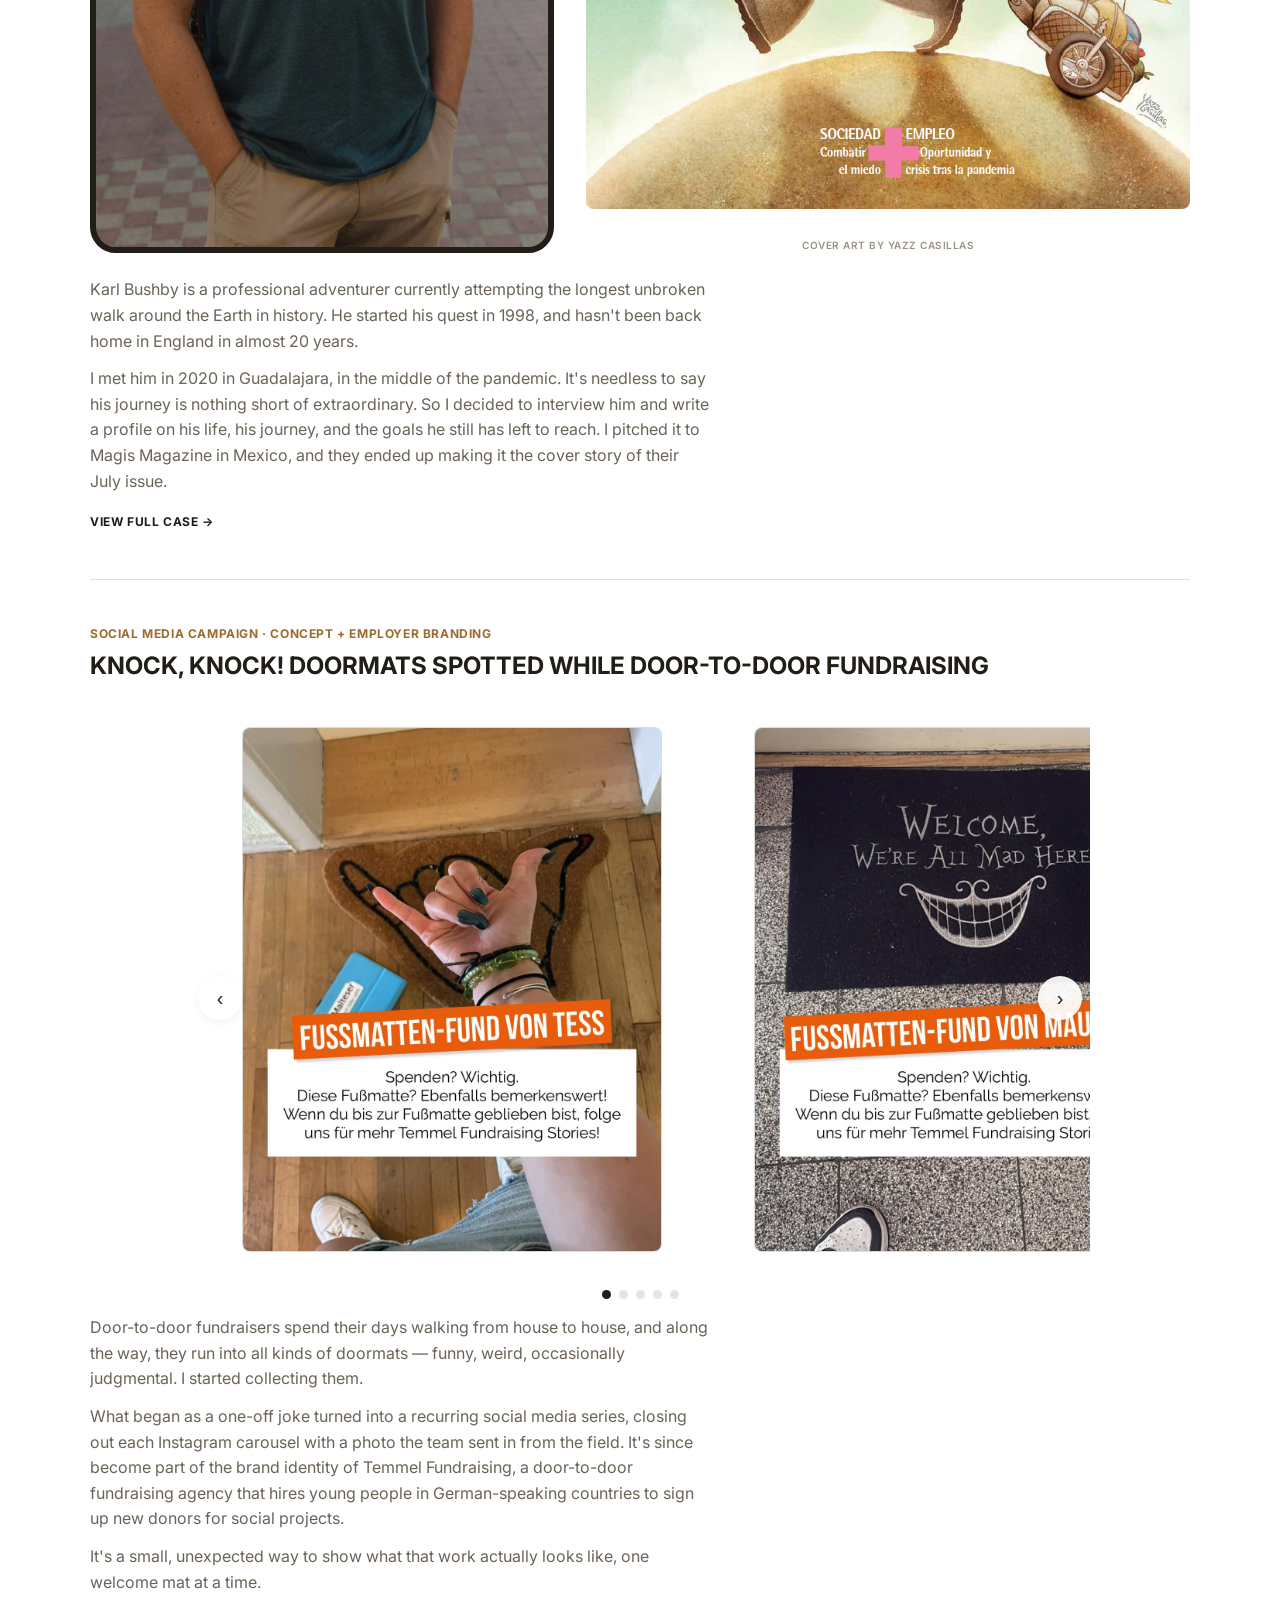
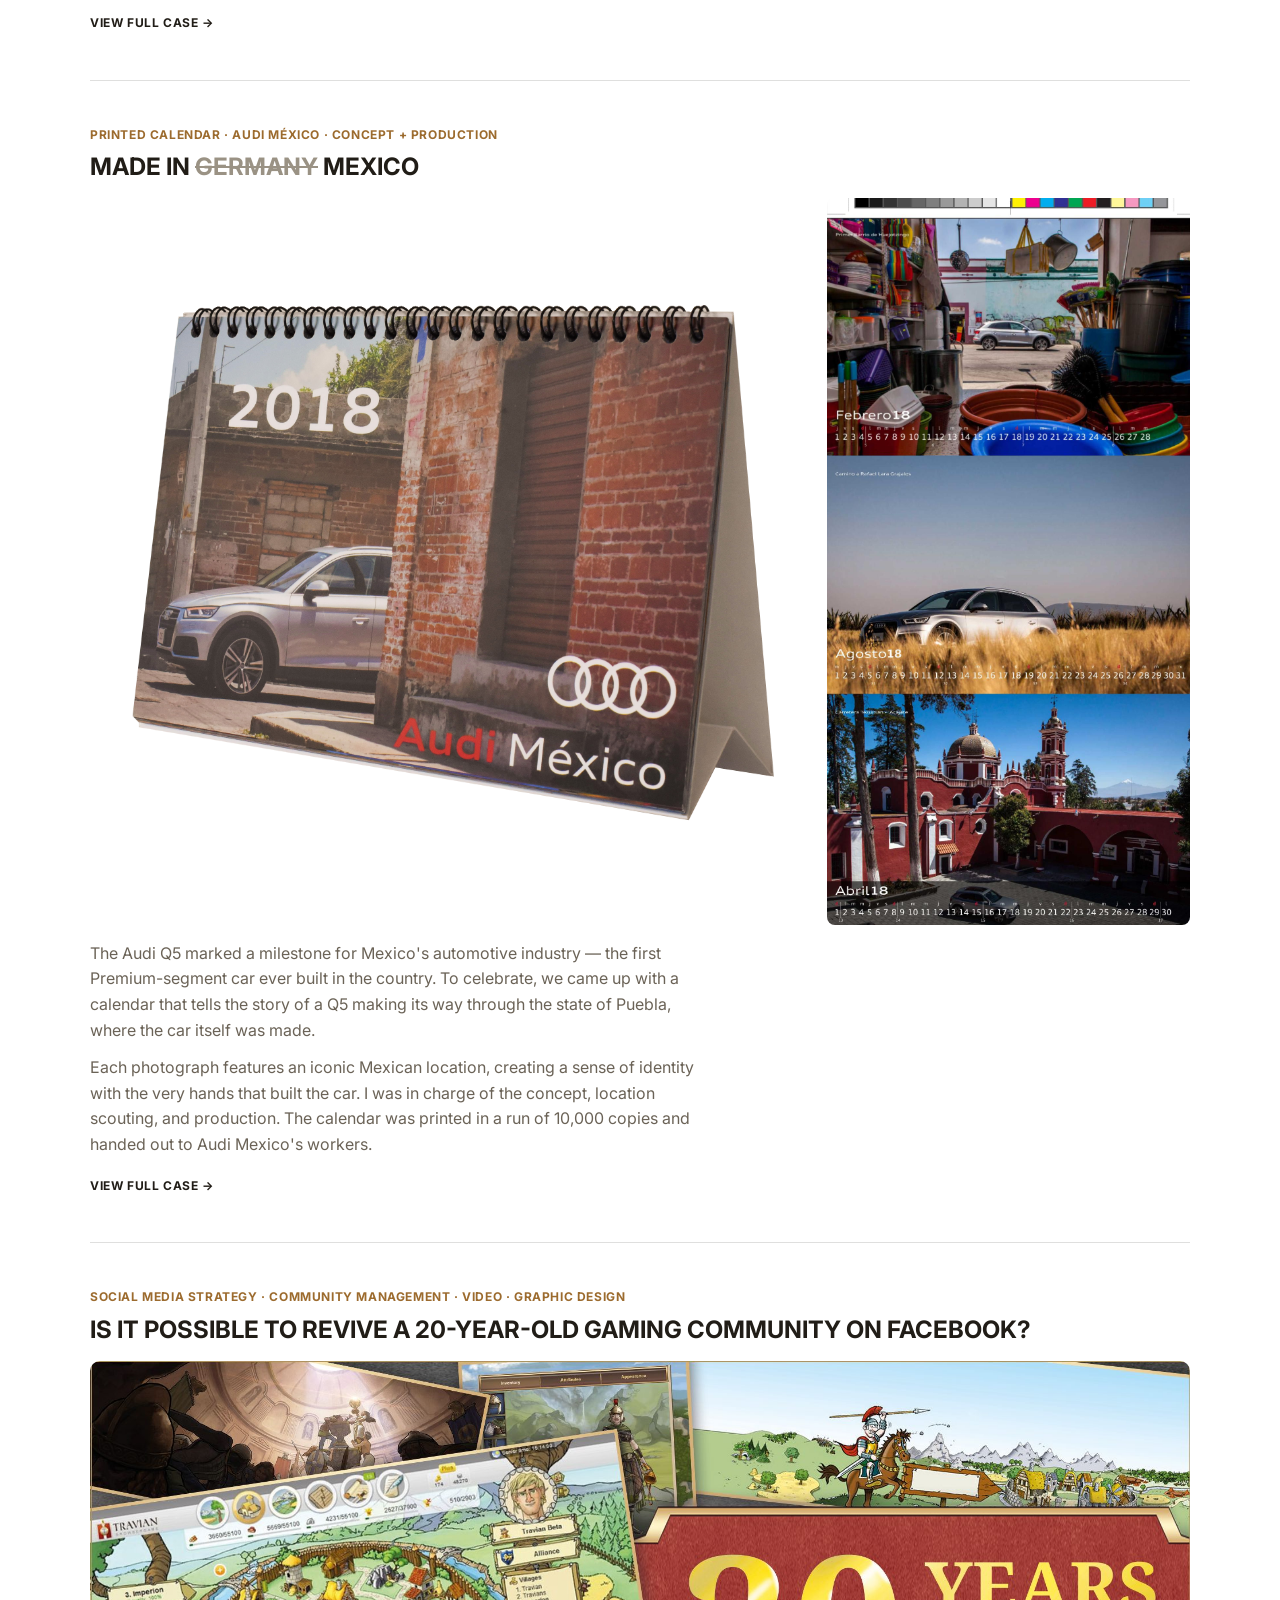
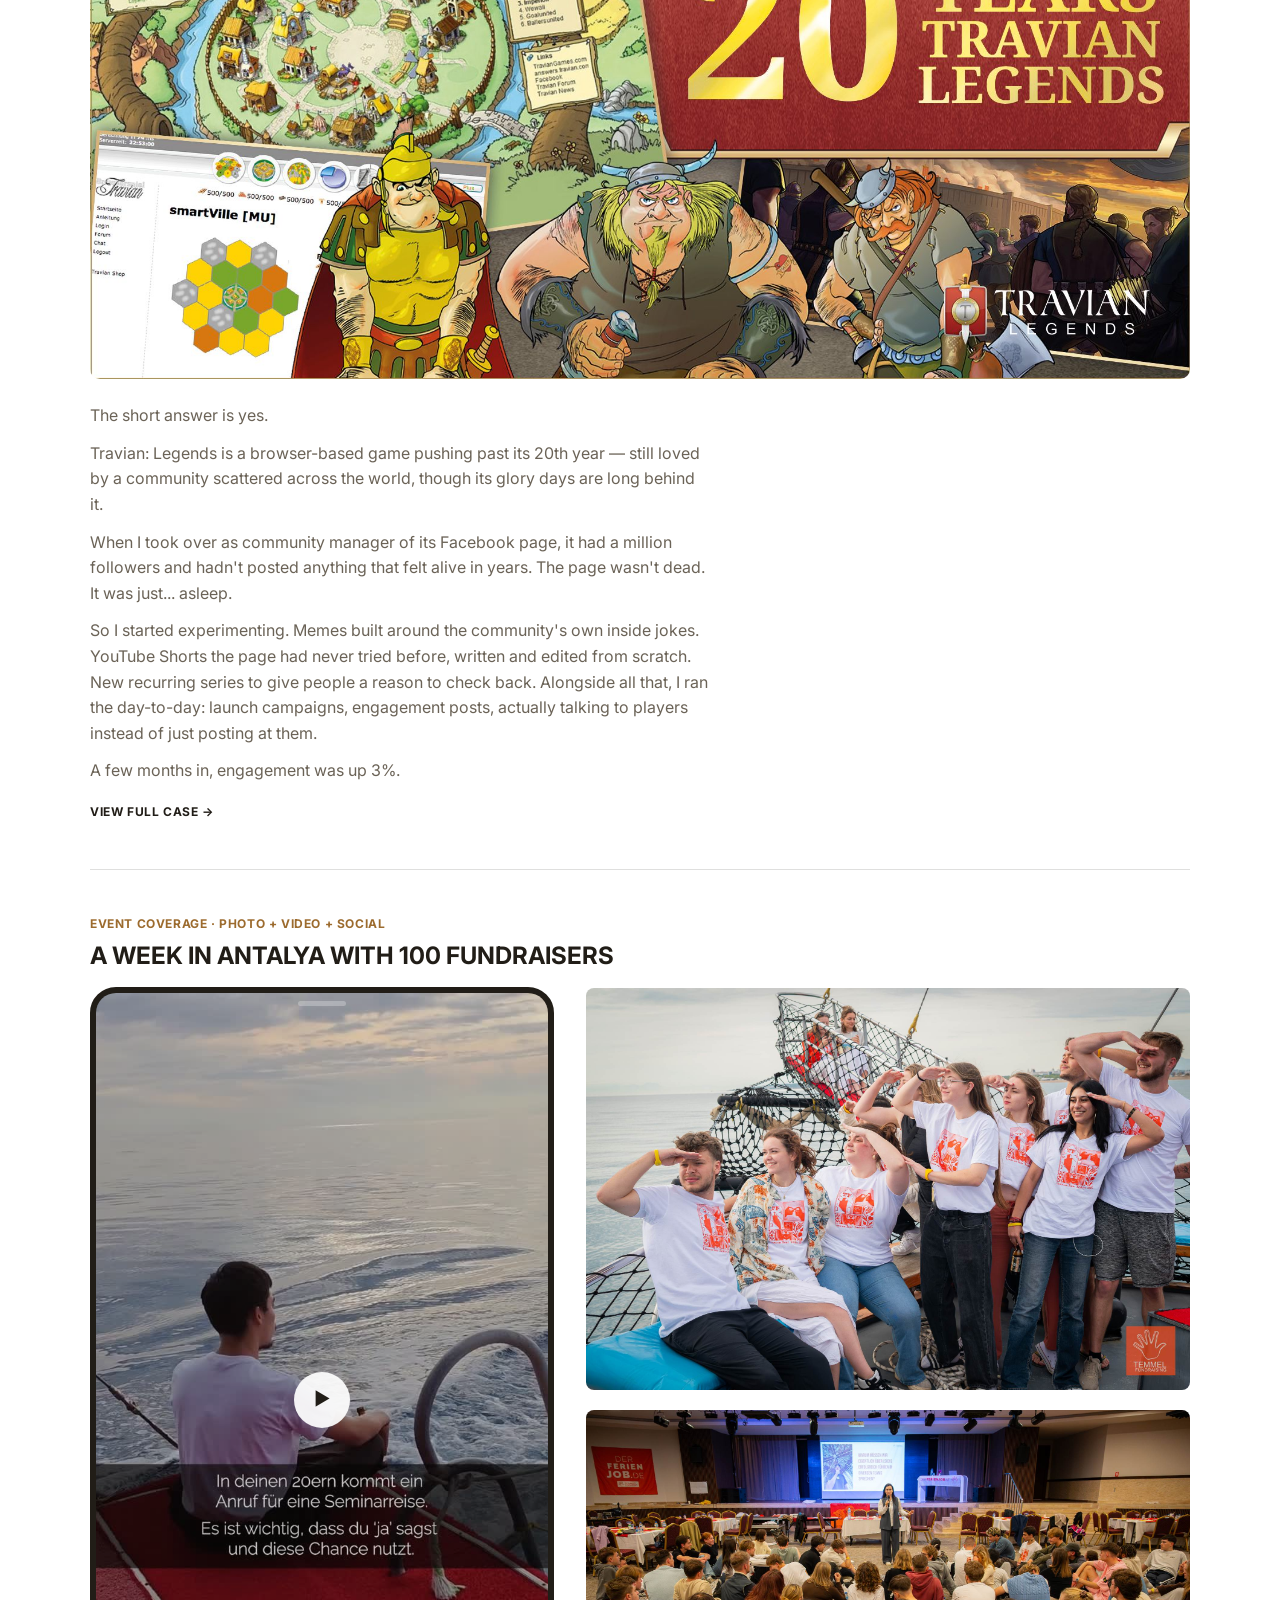
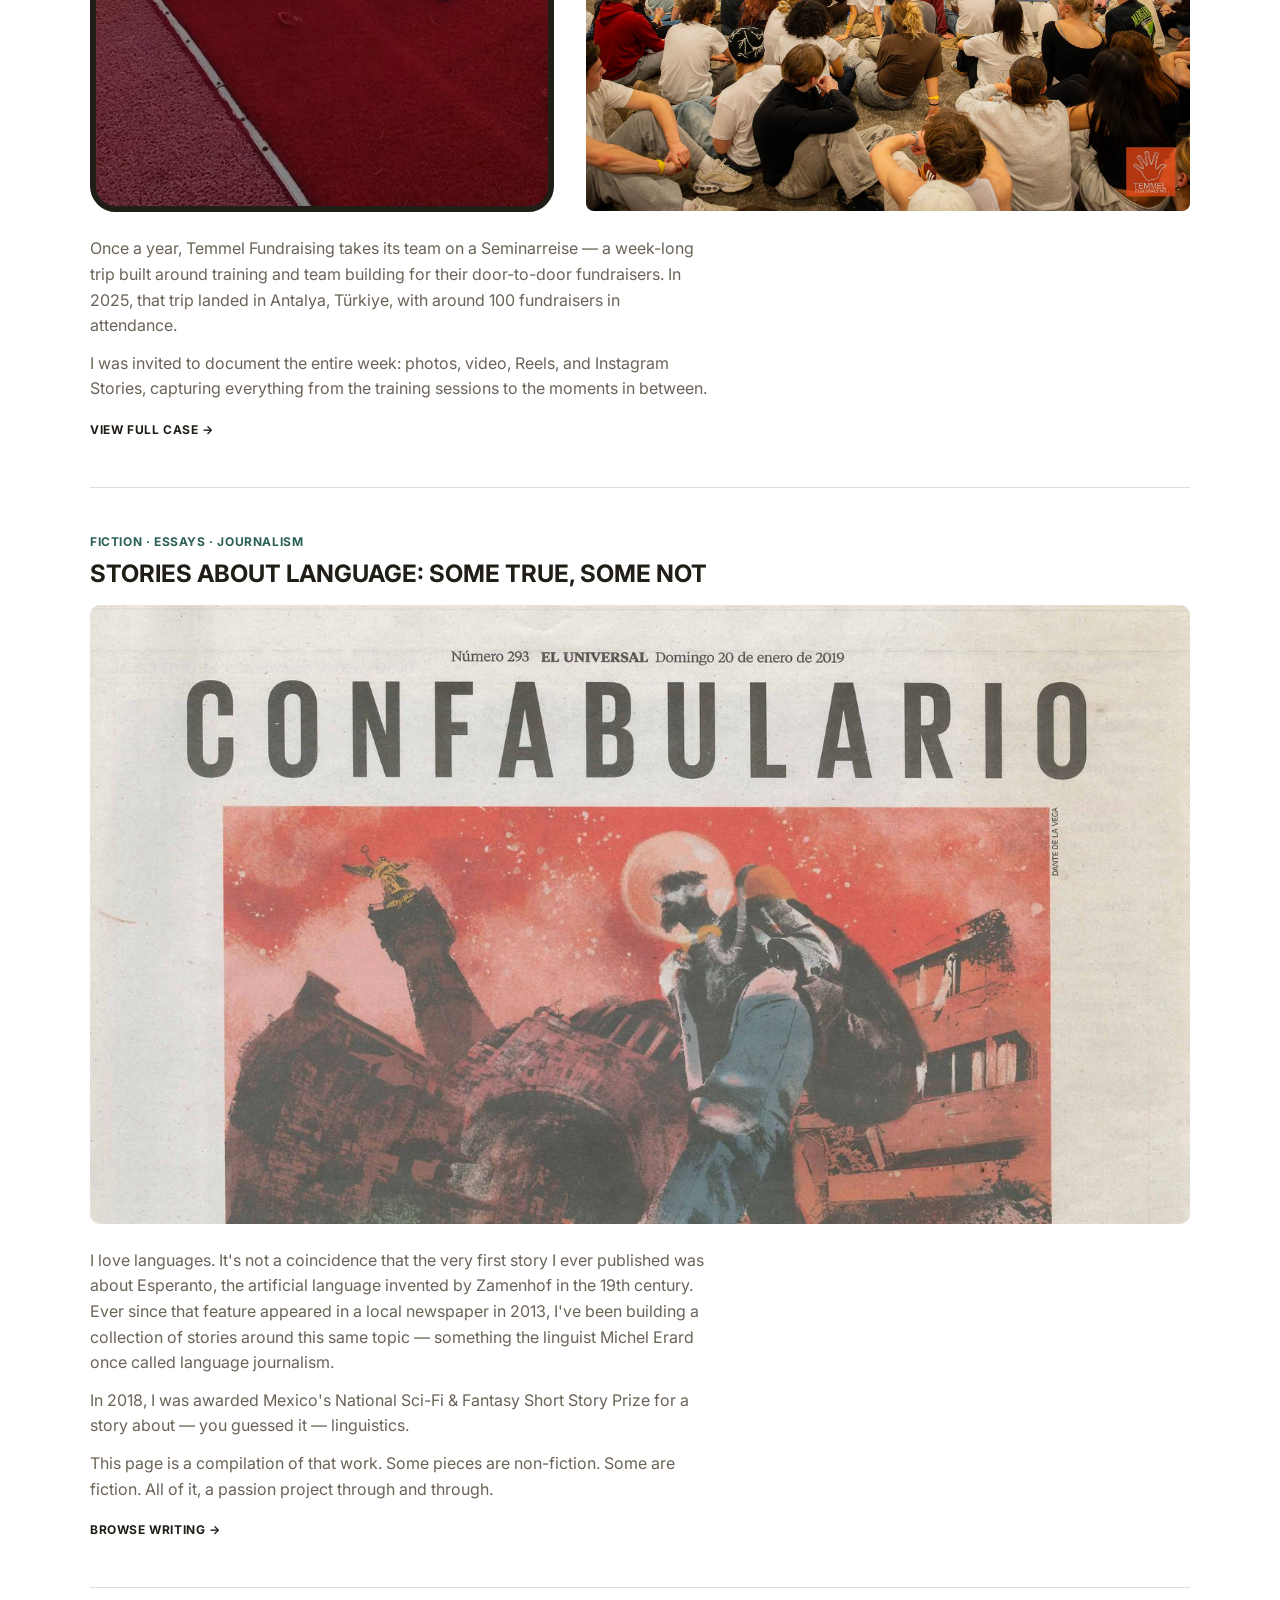
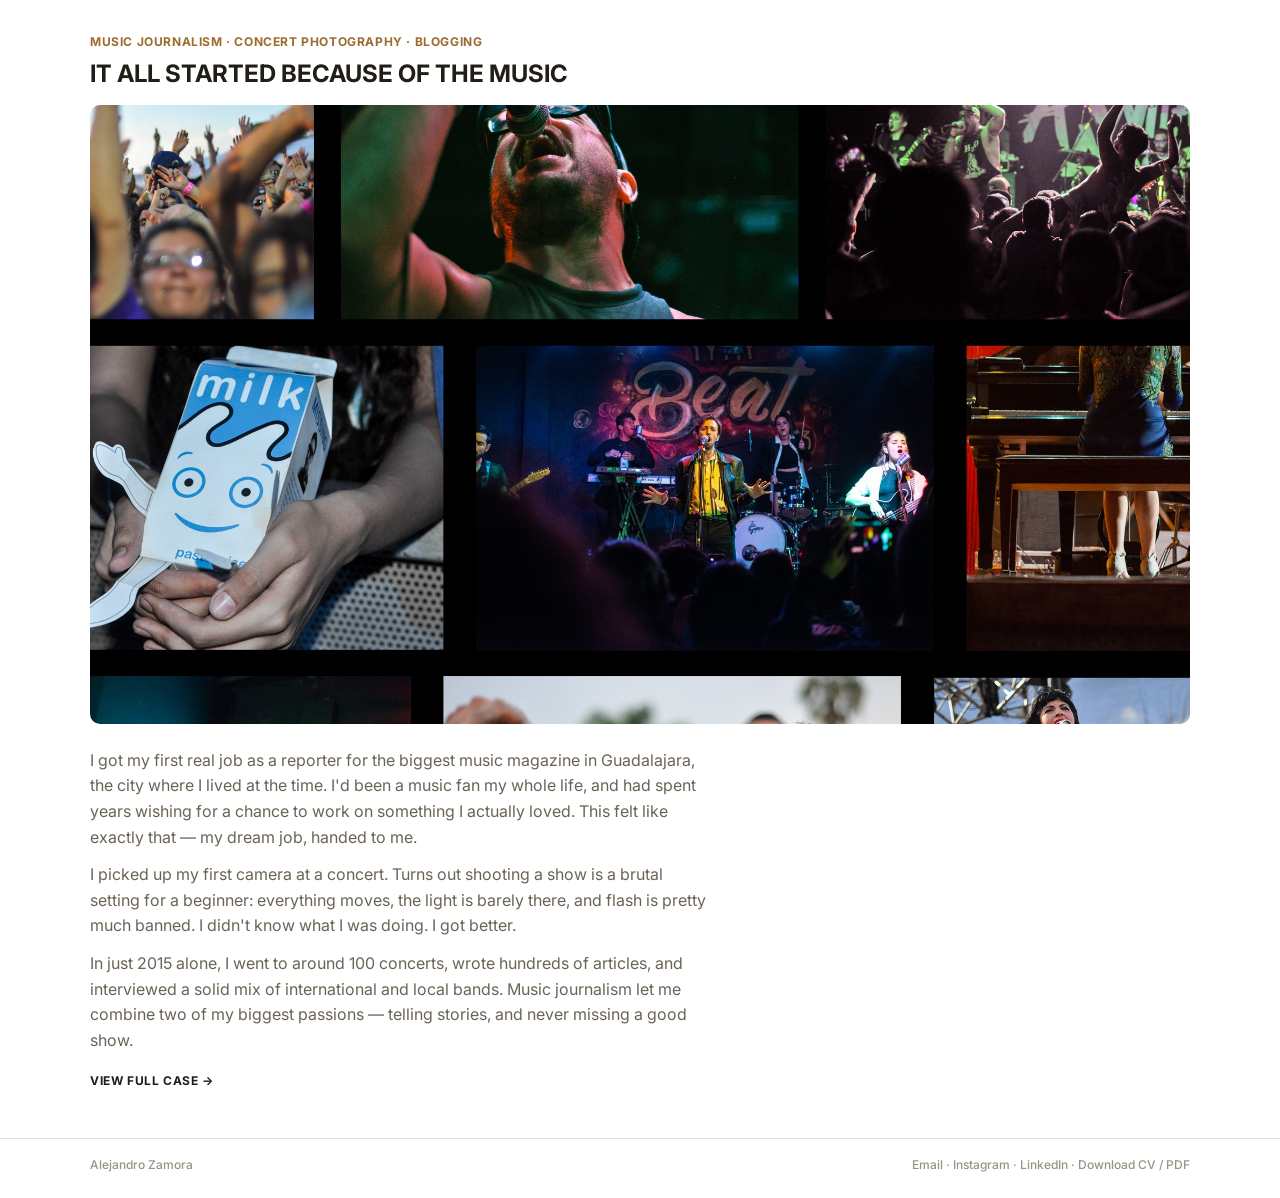
==== commit 76c59685: "Replace doormat images with new ones" ====
--- a/index.html
+++ b/index.html
@@ -91,25 +91,16 @@
         <img src="images/fussmatten/fussmatten.jpg" alt="Doormat 1" loading="lazy">
       </figure>
       <figure class="carousel-slide" role="listitem">
-        <img src="images/doormats/02.jpg" alt="Doormat 2" loading="lazy">
-      </figure>
-      <figure class="carousel-slide" role="listitem">
-        <img src="images/doormats/03.jpg" alt="Doormat 3" loading="lazy">
-      </figure>
-      <figure class="carousel-slide" role="listitem">
-        <img src="images/doormats/04.jpg" alt="Doormat 4" loading="lazy">
-      </figure>
-      <figure class="carousel-slide" role="listitem">
-        <img src="images/doormats/05.jpg" alt="Doormat 5" loading="lazy">
-      </figure>
-      <figure class="carousel-slide" role="listitem">
-        <img src="images/doormats/06.jpg" alt="Doormat 6" loading="lazy">
-      </figure>
-      <figure class="carousel-slide" role="listitem">
-        <img src="images/doormats/07.jpg" alt="Doormat 7" loading="lazy">
-      </figure>
-      <figure class="carousel-slide" role="listitem">
-        <img src="images/doormats/08.jpg" alt="Doormat 8" loading="lazy">
+        <img src="images/fussmatten/fussmatten2.jpg" alt="Doormat 2" loading="lazy">
+      </figure>
+      <figure class="carousel-slide" role="listitem">
+        <img src="images/fussmatten/fussmatten3.jpg" alt="Doormat 3" loading="lazy">
+      </figure>
+      <figure class="carousel-slide" role="listitem">
+        <img src="images/fussmatten/fussmatten4.jpg" alt="Doormat 4" loading="lazy">
+      </figure>
+      <figure class="carousel-slide" role="listitem">
+        <img src="images/fussmatten/fussmatten5.jpg" alt="Doormat 5" loading="lazy">
       </figure>
     </div>
 
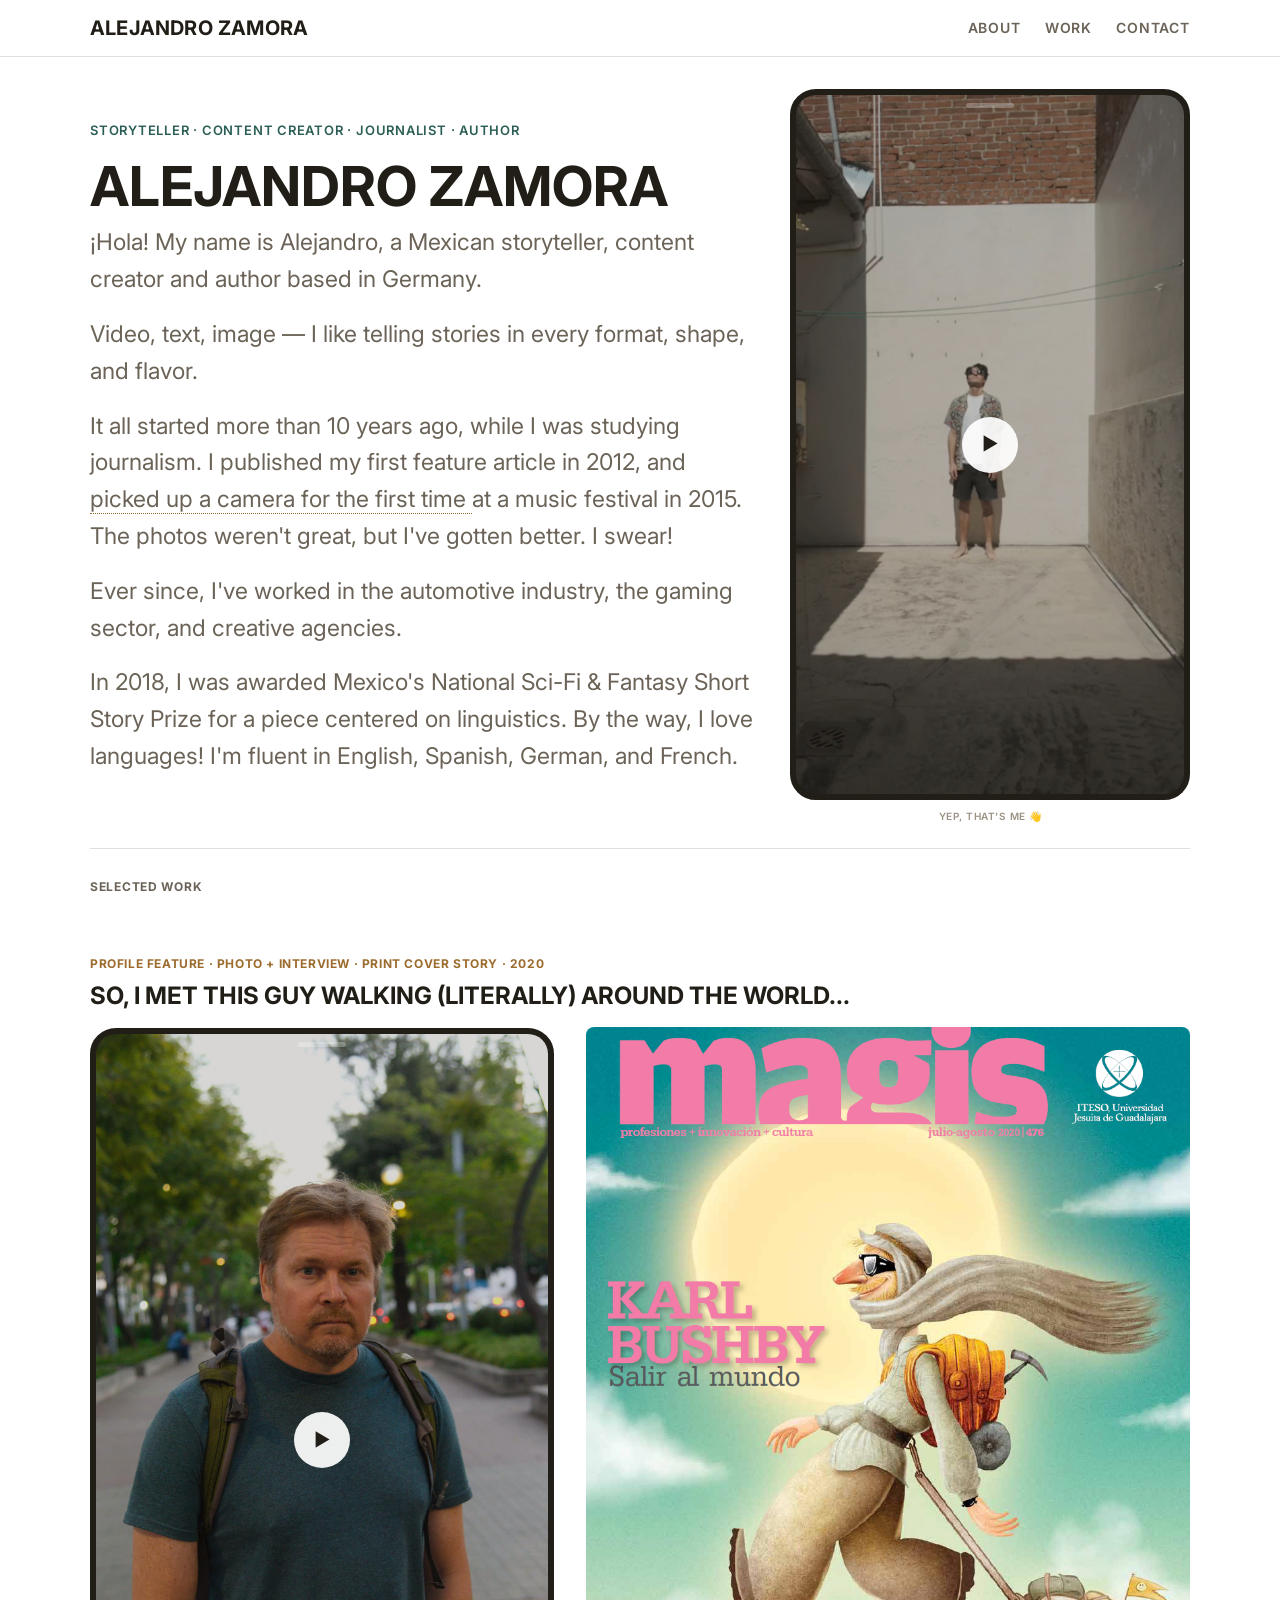
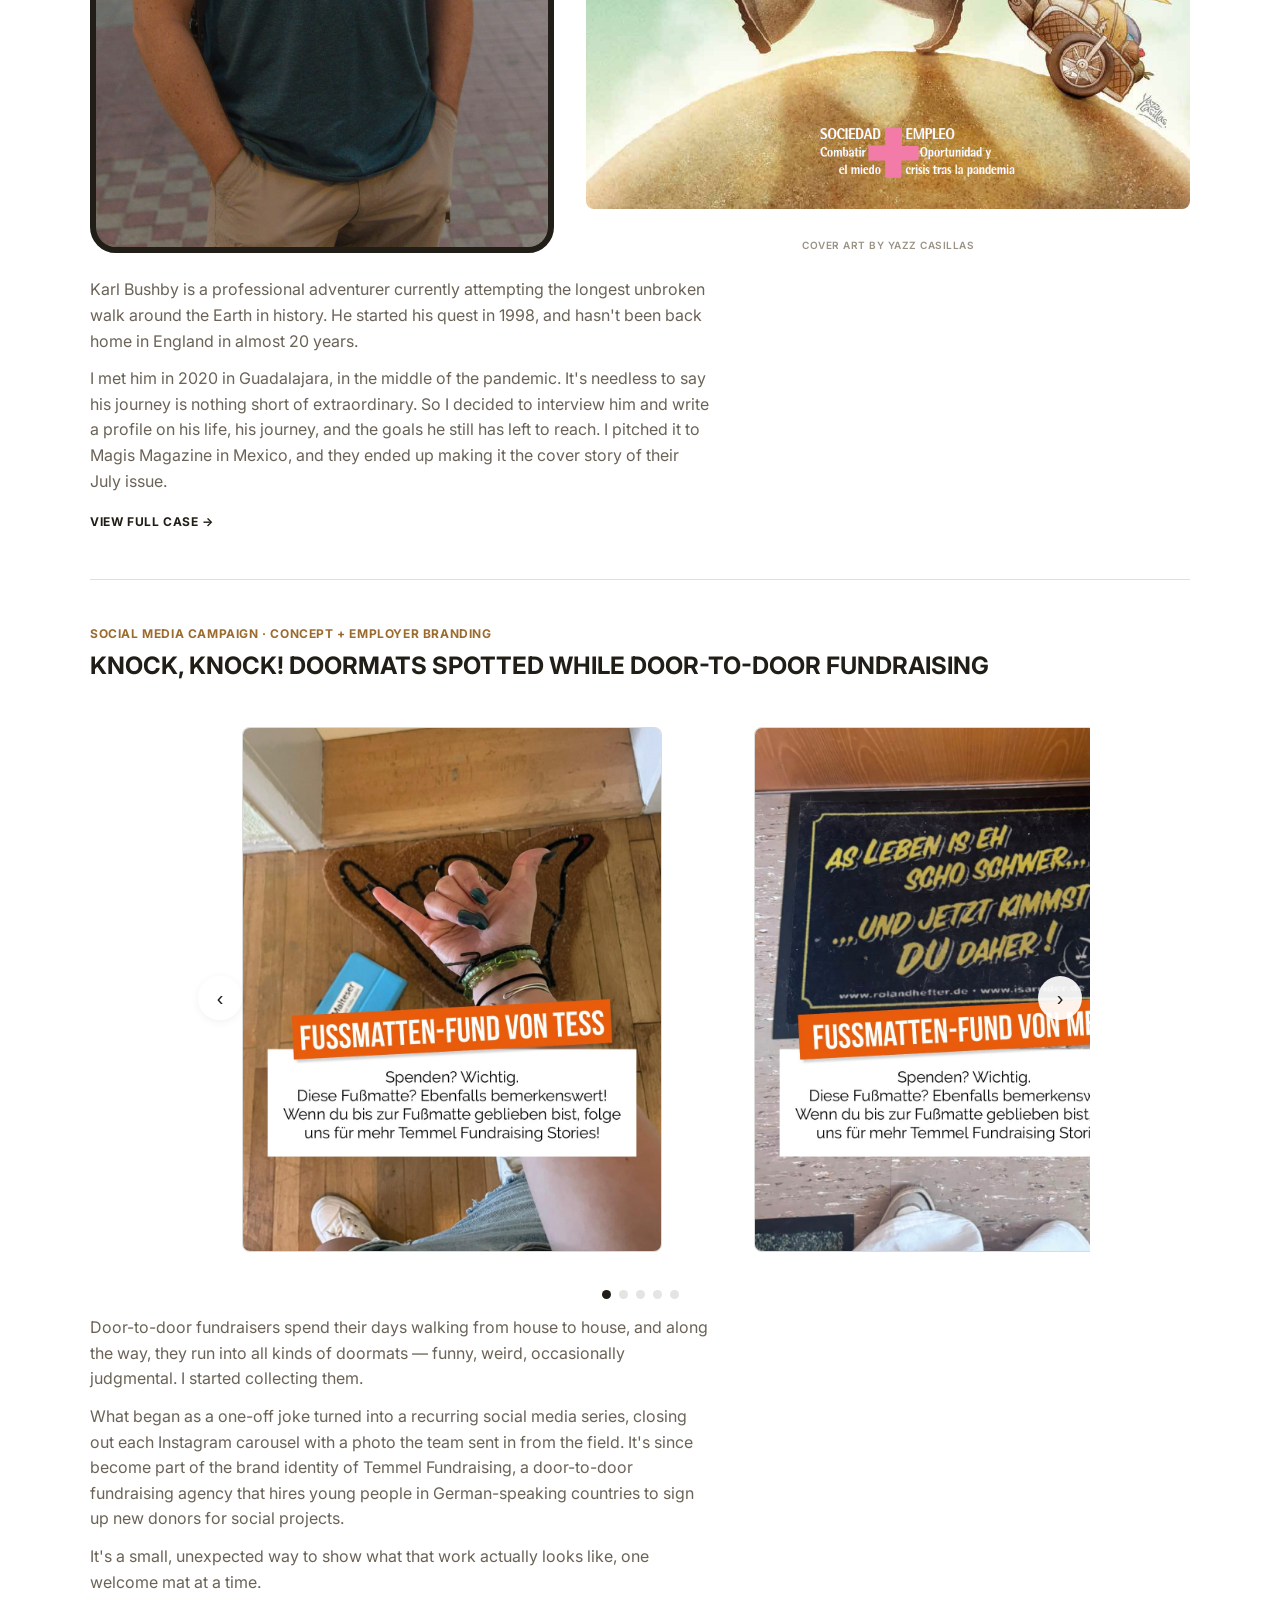
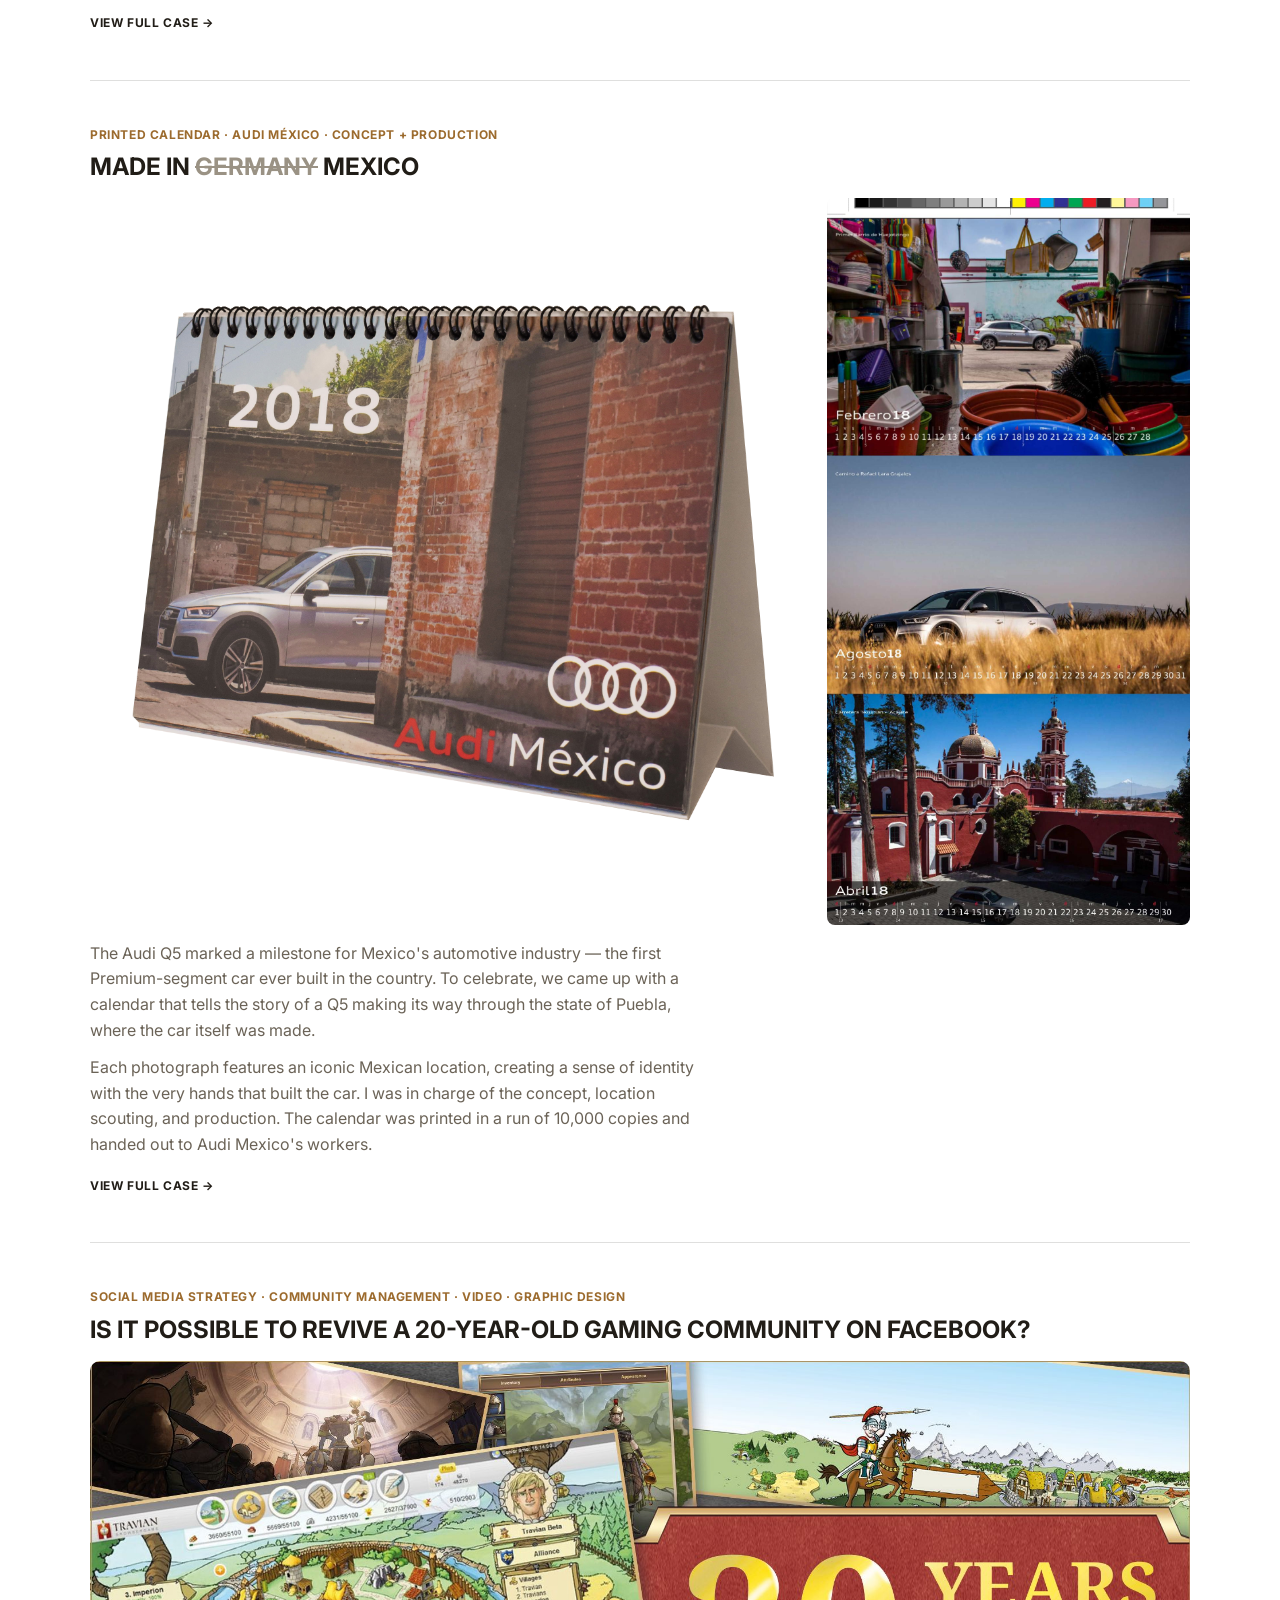
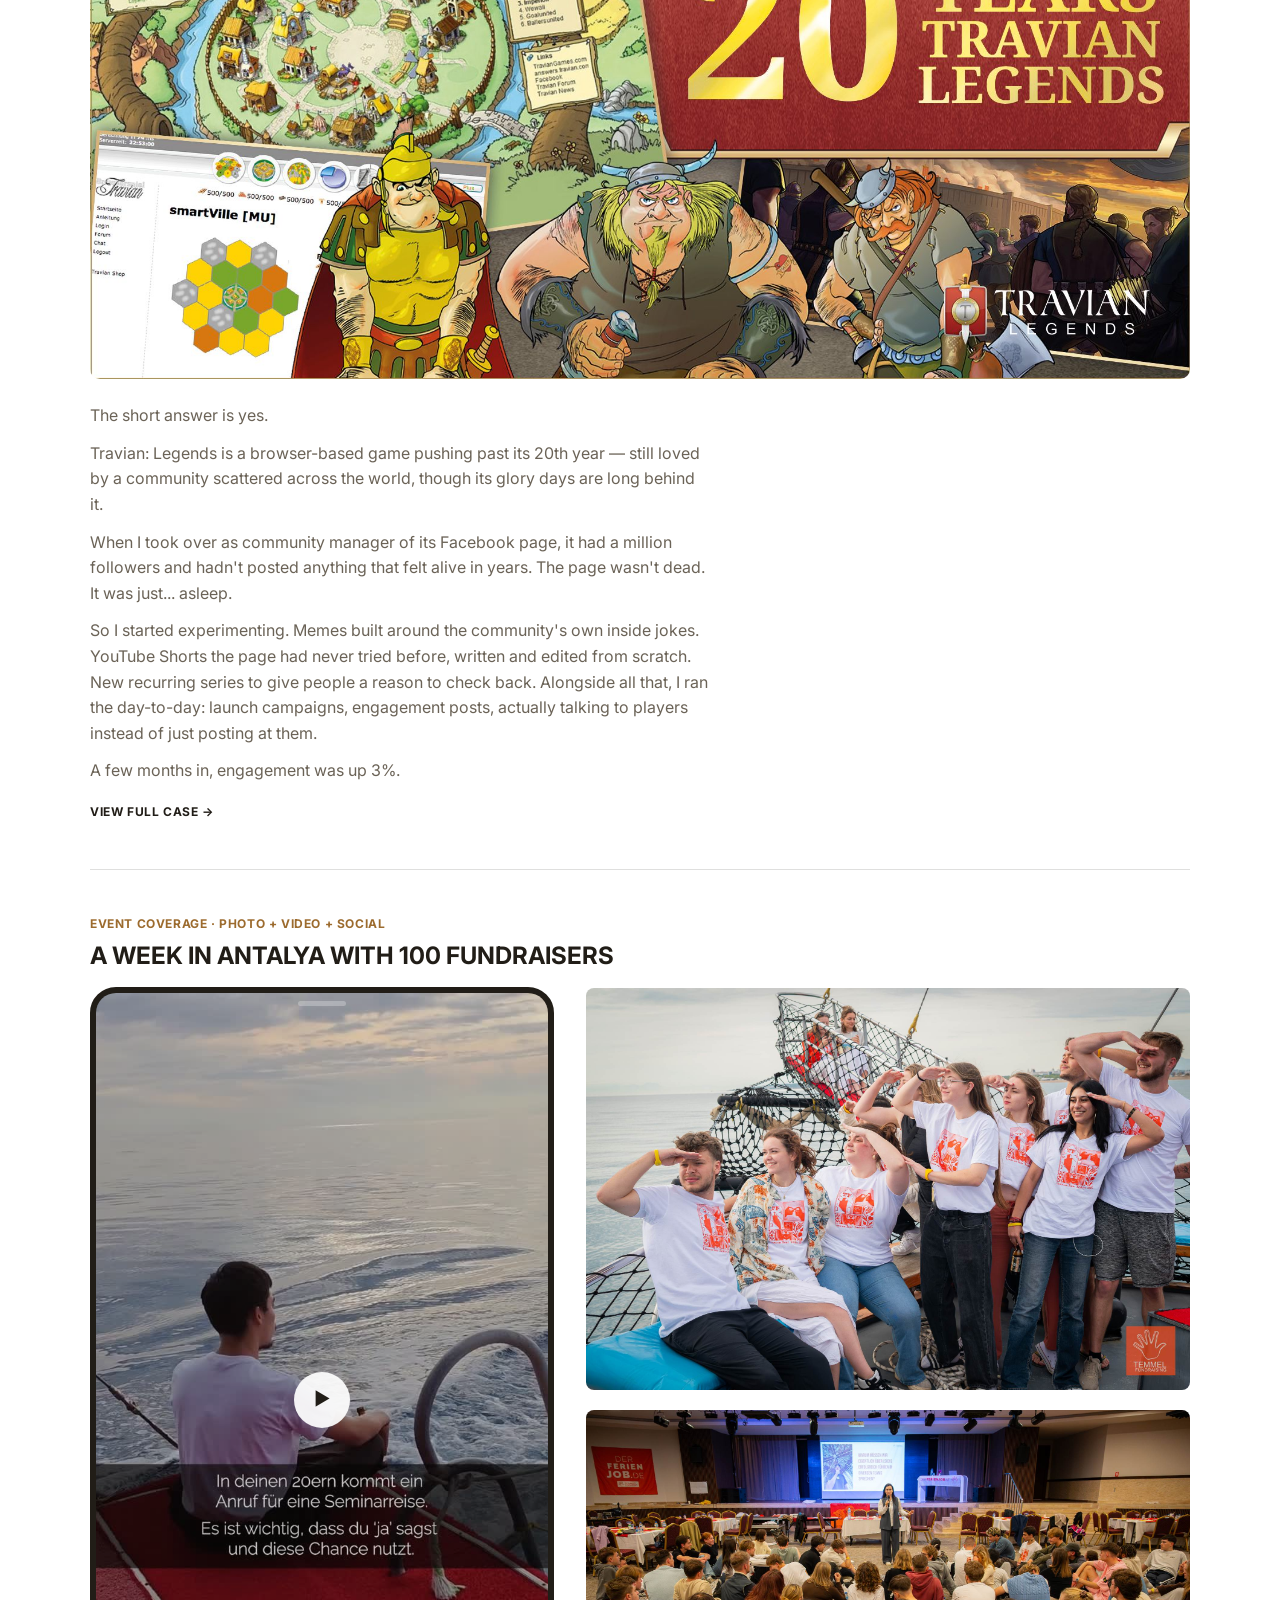
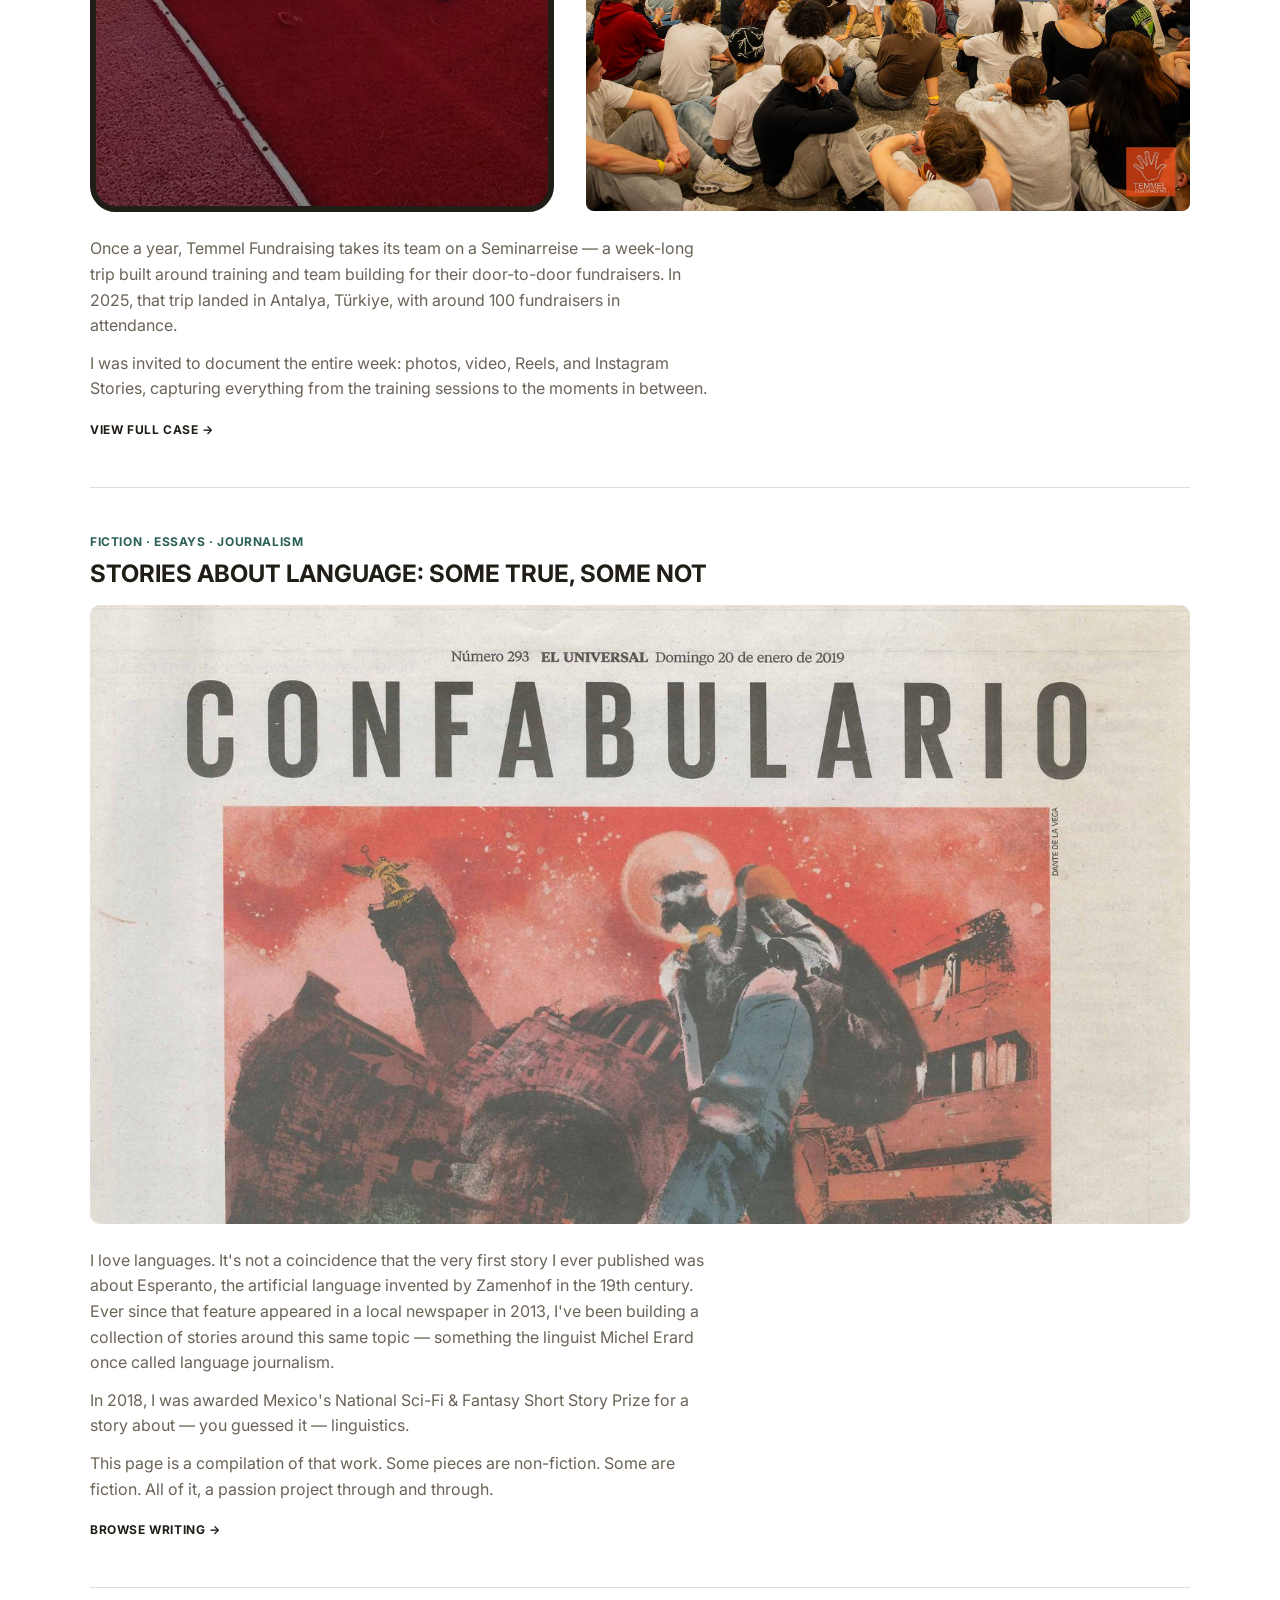
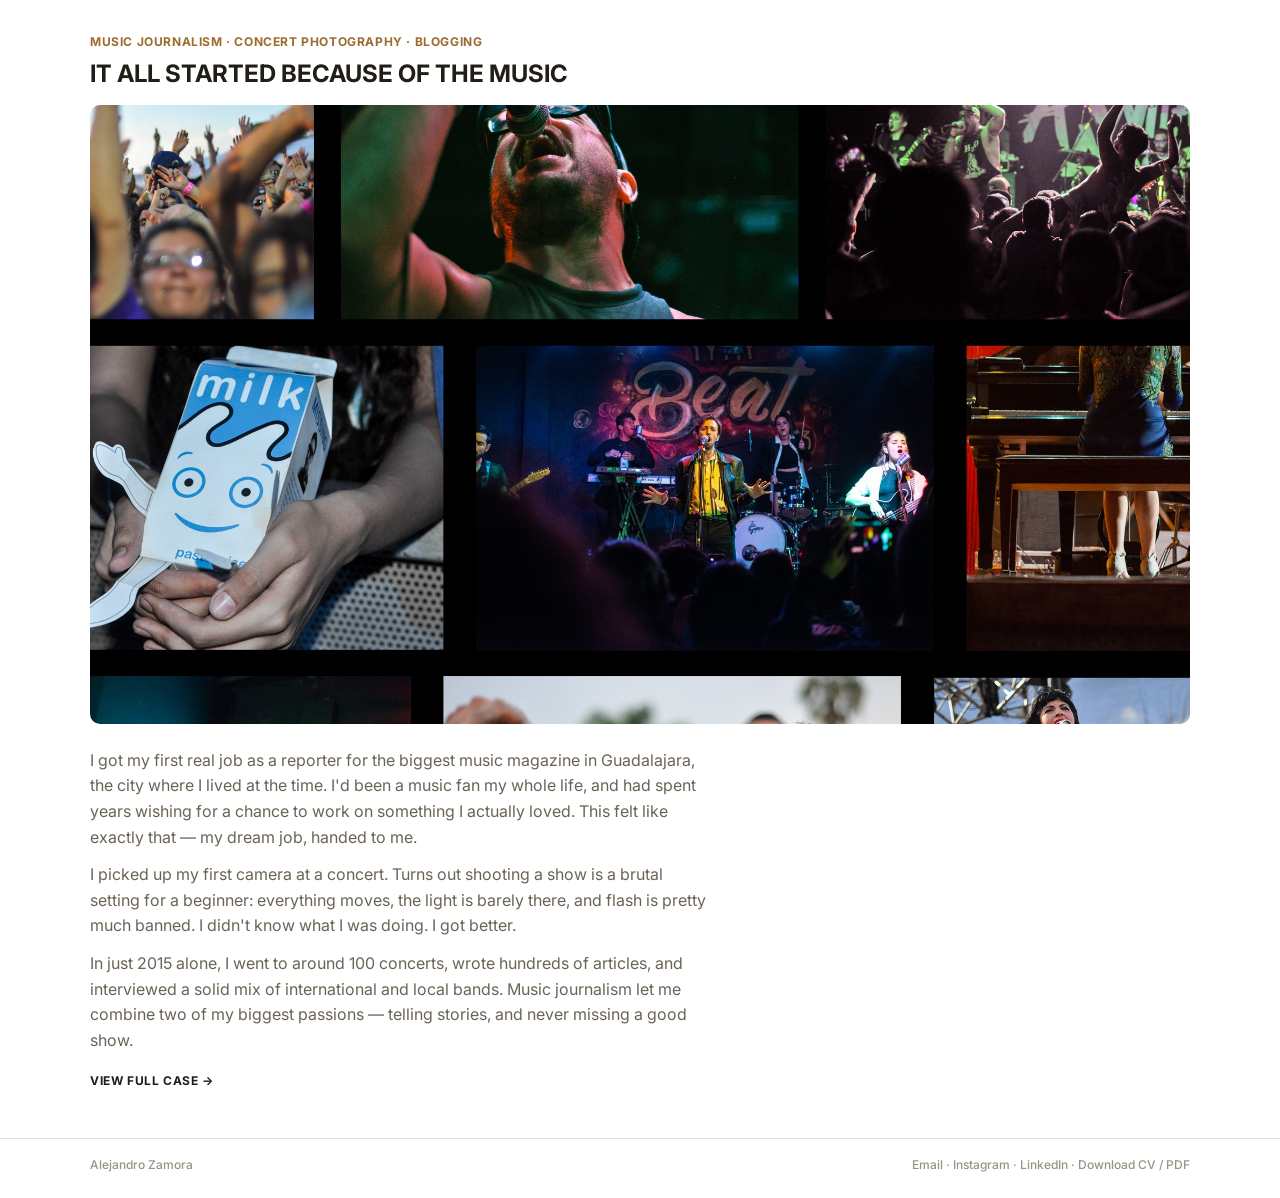
==== commit e0d25fa4: "Replace doormat images in carousel" ====
--- a/index.html
+++ b/index.html
@@ -91,16 +91,16 @@
         <img src="images/fussmatten/fussmatten.jpg" alt="Doormat 1" loading="lazy">
       </figure>
       <figure class="carousel-slide" role="listitem">
-        <img src="images/fussmatten/fussmatten2.jpg" alt="Doormat 2" loading="lazy">
-      </figure>
-      <figure class="carousel-slide" role="listitem">
-        <img src="images/fussmatten/fussmatten3.jpg" alt="Doormat 3" loading="lazy">
-      </figure>
-      <figure class="carousel-slide" role="listitem">
-        <img src="images/fussmatten/fussmatten4.jpg" alt="Doormat 4" loading="lazy">
-      </figure>
-      <figure class="carousel-slide" role="listitem">
-        <img src="images/fussmatten/fussmatten5.jpg" alt="Doormat 5" loading="lazy">
+        <img src="images/fussmatten/fussmatten7.jpg" alt="Doormat 2" loading="lazy">
+      </figure>
+      <figure class="carousel-slide" role="listitem">
+        <img src="images/fussmatten/fussmatten8.jpg" alt="Doormat 3" loading="lazy">
+      </figure>
+      <figure class="carousel-slide" role="listitem">
+        <img src="images/fussmatten/fussmatten9.jpg" alt="Doormat 4" loading="lazy">
+      </figure>
+      <figure class="carousel-slide" role="listitem">
+        <img src="images/fussmatten/fussmatten11.jpg" alt="Doormat 5" loading="lazy">
       </figure>
     </div>
 
